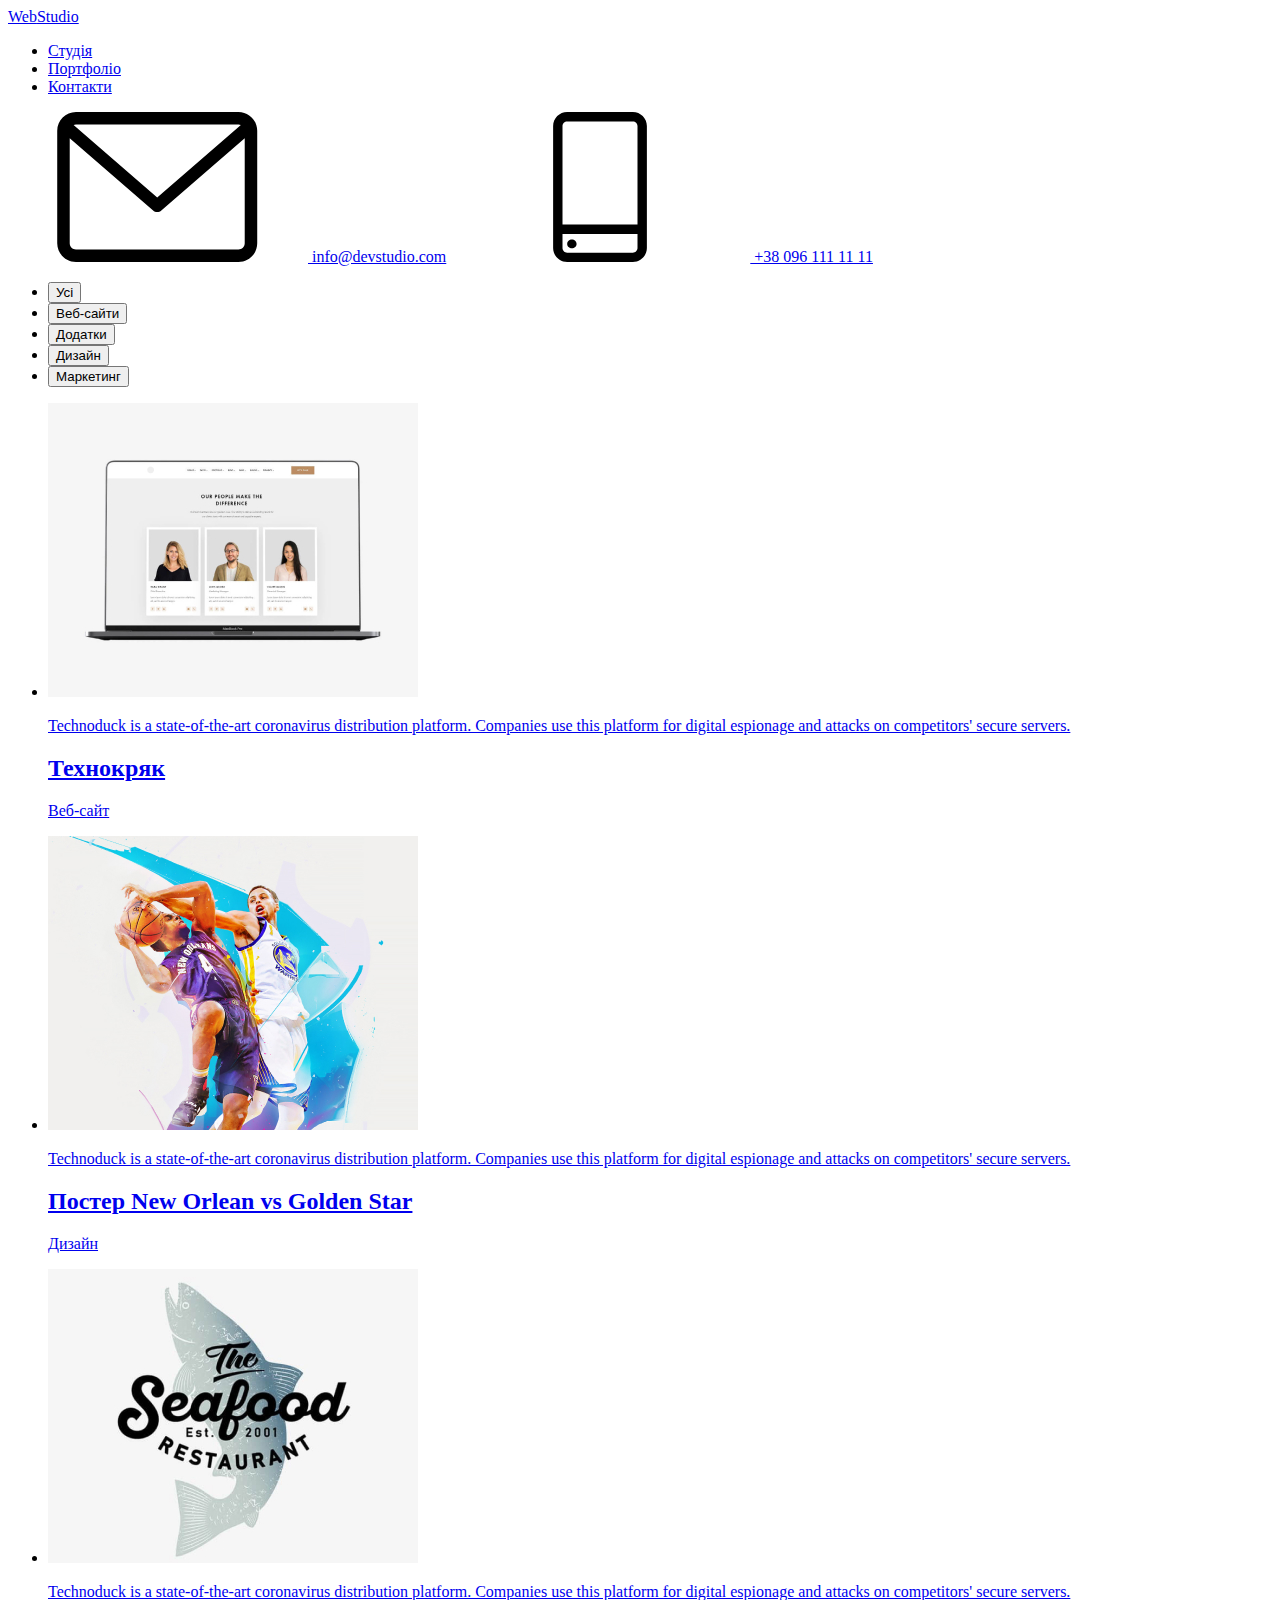
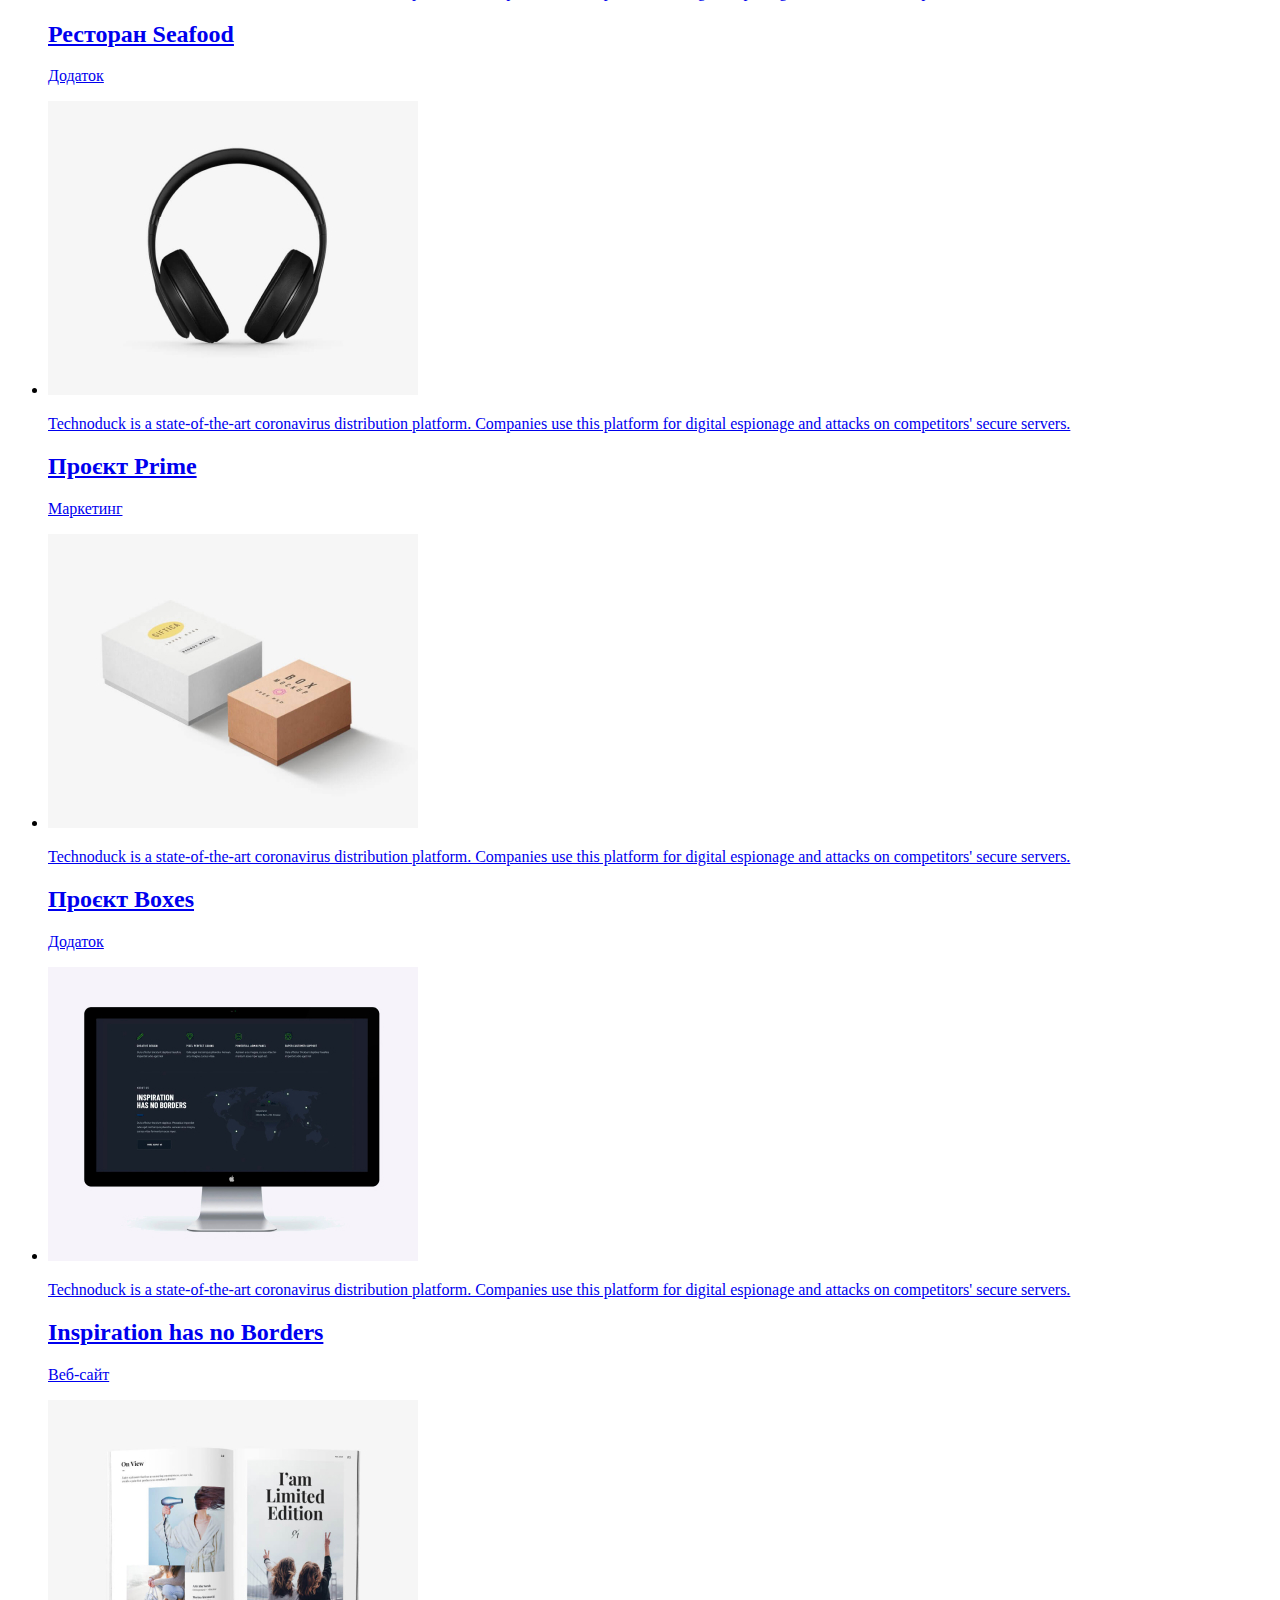
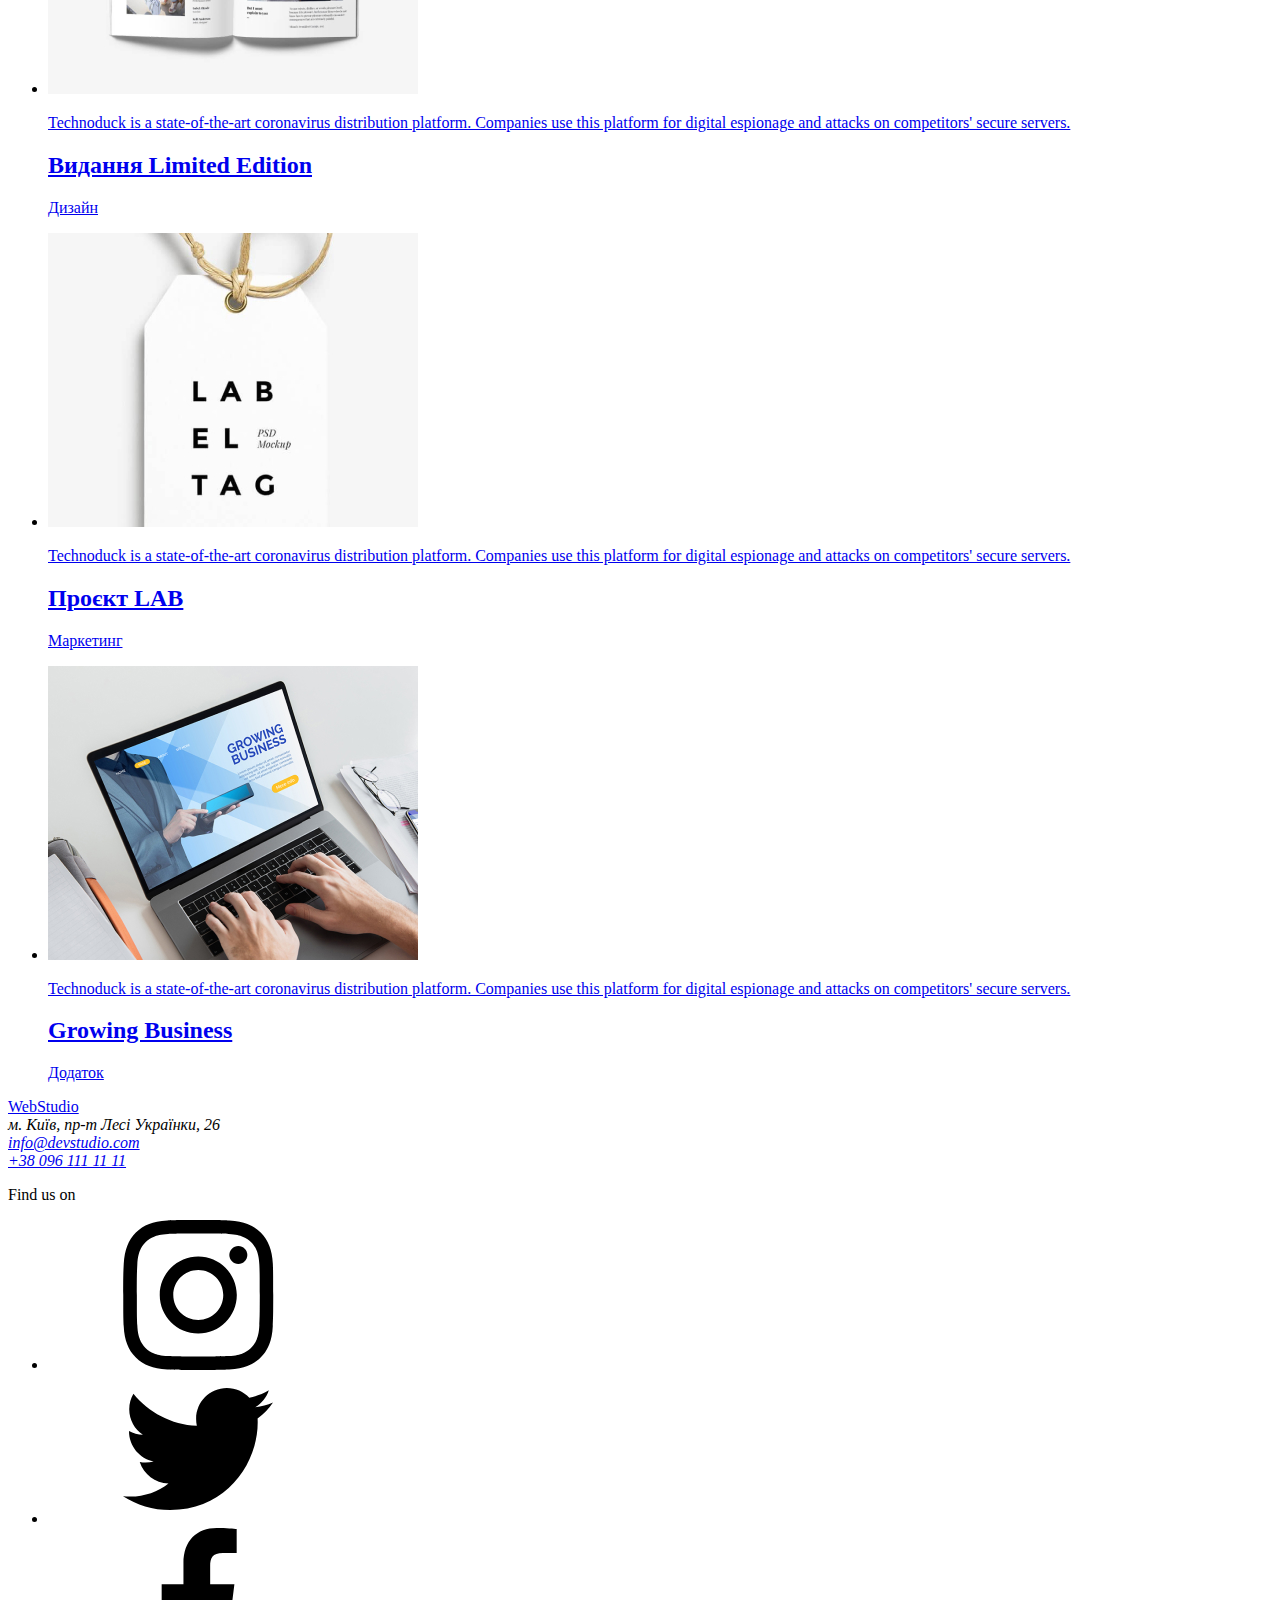
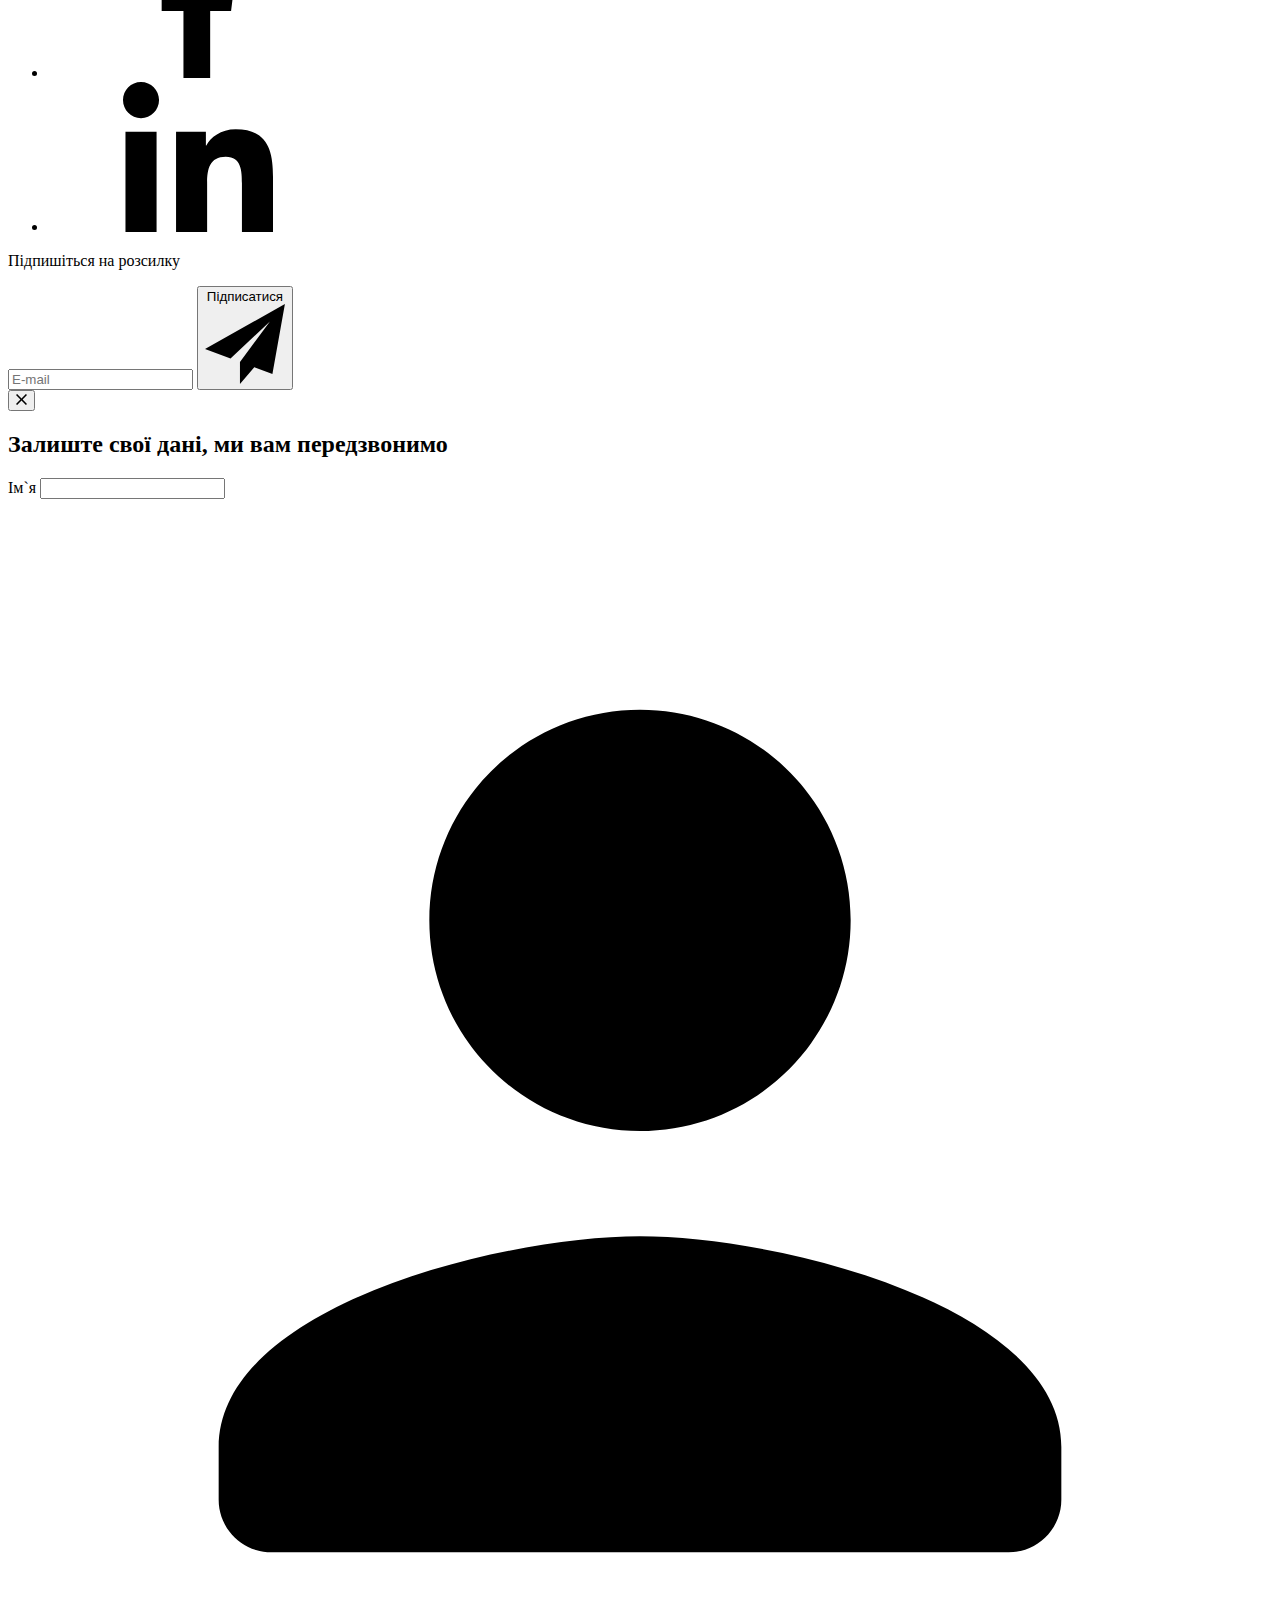
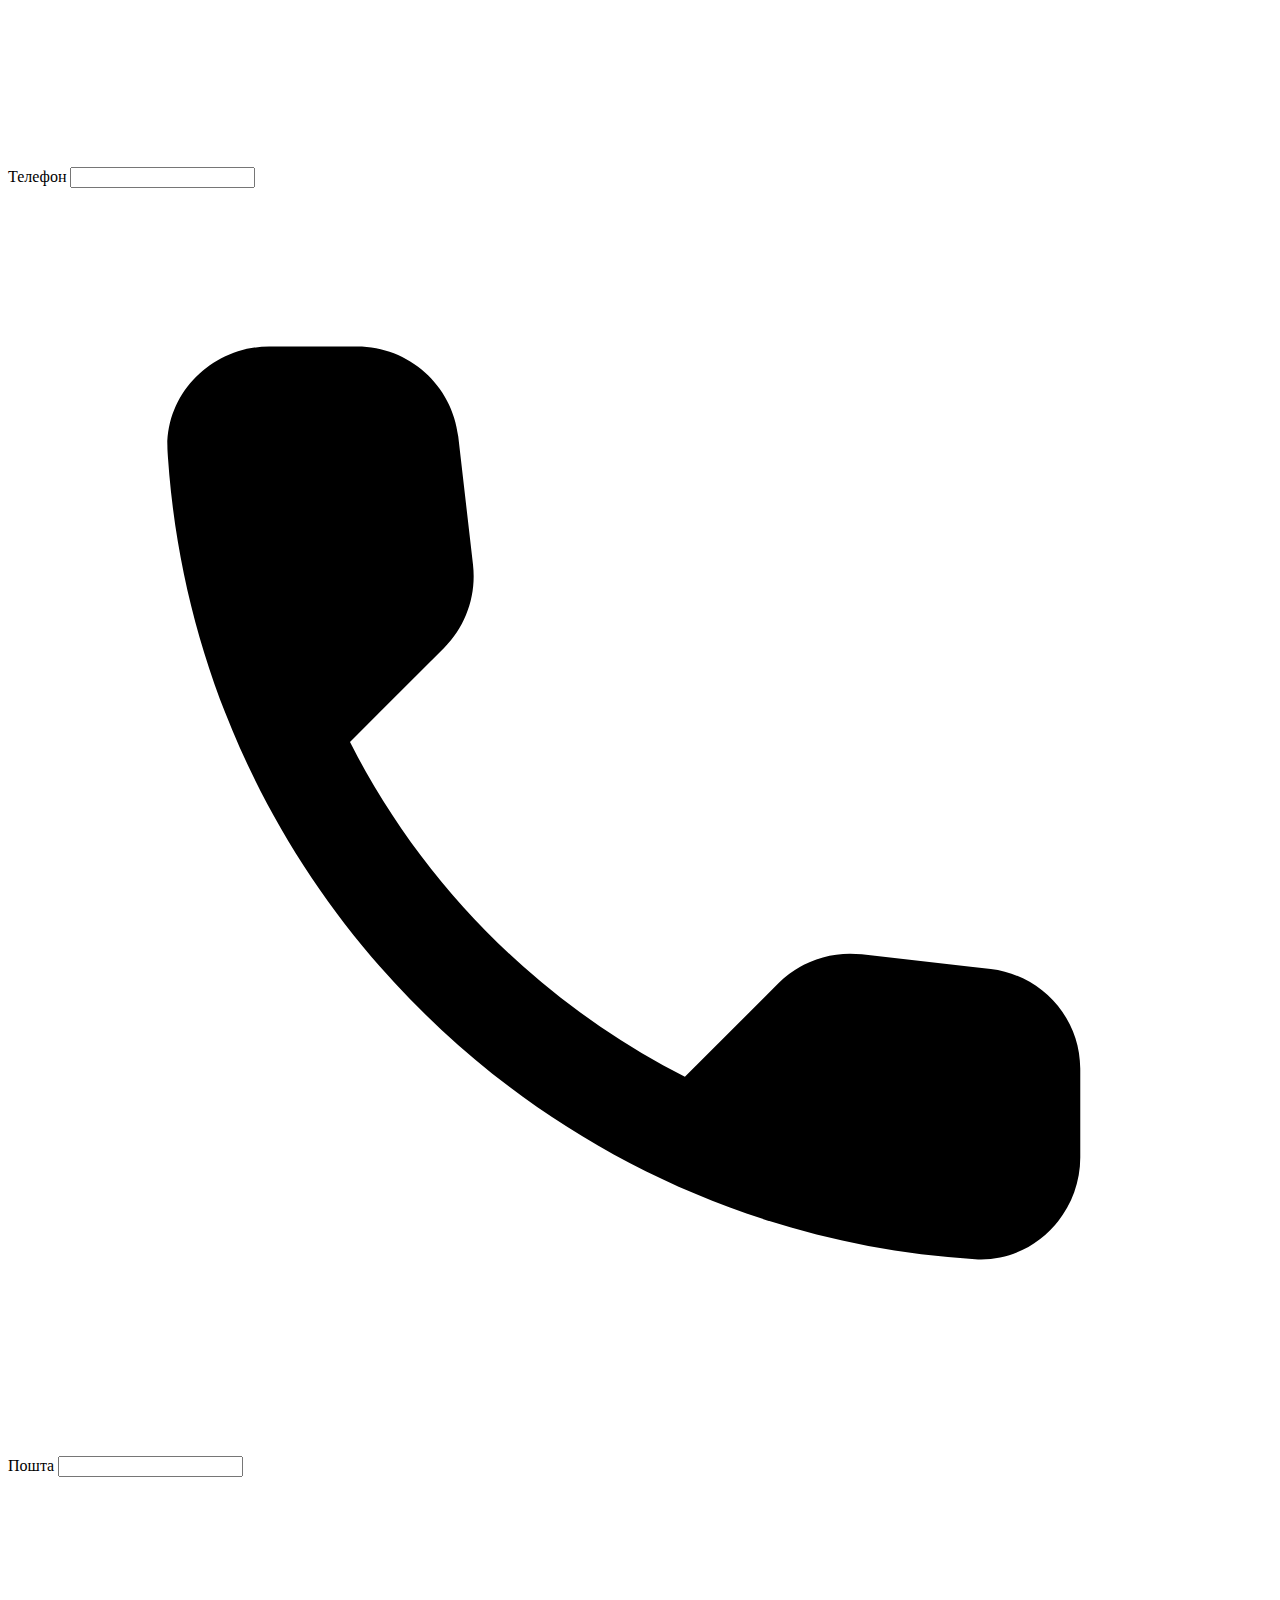
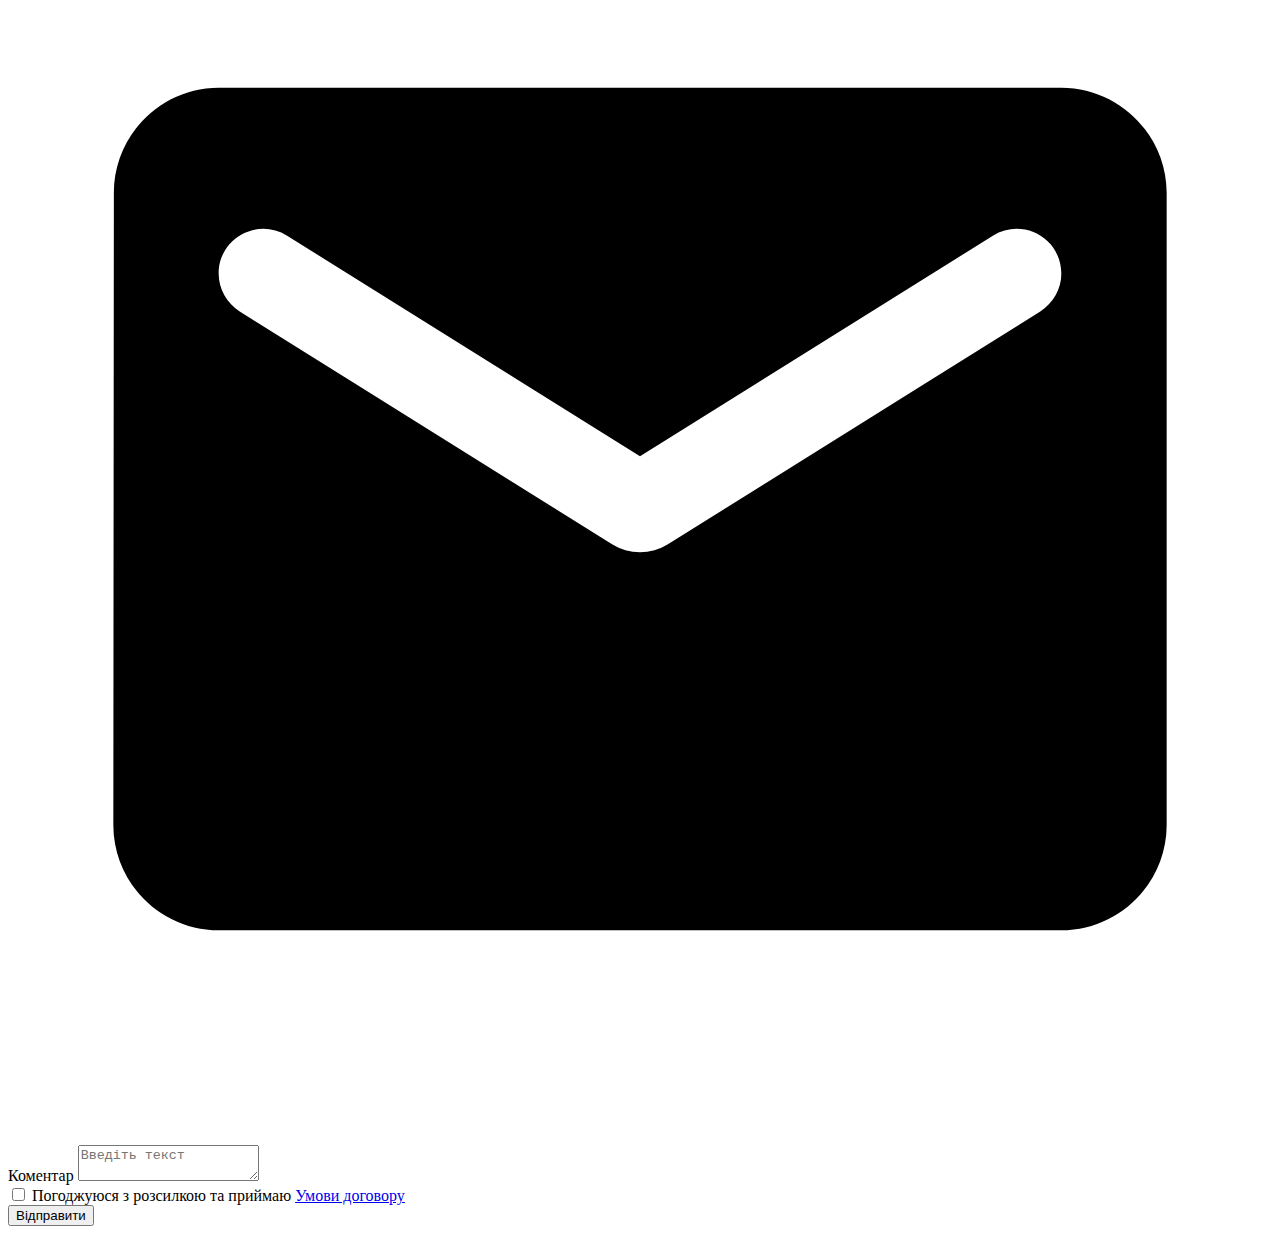
==== portfolio.html @ 4c1ae1be "mobile-first" ====
<!DOCTYPE html>
<html lang="en">

<head>
    <meta charset="UTF-8">
    <meta http-equiv="X-UA-Compatible" content="IE=edge">
    <meta name="viewport" content="width=device-width, initial-scale=1.0">
    <title>Portfolio</title>
    <link rel="preconnect" href="https://fonts.googleapis.com">
    <link rel="preconnect" href="https://fonts.gstatic.com" crossorigin>
    <link
        href="https://fonts.googleapis.com/css2?family=Raleway:wght@700&family=Roboto:wght@400;500;700;900&display=swap"
        rel="stylesheet">
    <link rel="stylesheet" href="./dist/css/main.min.css">
    <link rel="stylesheet" href="./dist/css/portfolio.min.css">

   

</head>

<body>
    <header>
        <div class="container header-design">
            <nav>
                <a href="index.html" class="logo"><span class="accent">Web</span>Studio</a>
                <ul class="nav-list">
                    <li><a href="./index.html" class="nav-link">Студія</a></li>
                    <li><a href="#" class="nav-link accent">Портфоліо</a></li>
                    <li><a href="#" class="nav-link">Контакти</a></li>
                </ul>
            </nav>
            <div class="contact-link">
                <a href="mailto:contact@forstudy.space" target="_blank" rel="nofollow noopener" class="mail">
                    <svg class="icon-envelope">
                        <use href="./images/symbol-defs.svg#icon-envelope"></use>
                    </svg>
                    info@devstudio.com</a>
                <a href="tel:+380961111111" target="_blank" rel="nofollow noopener" class="phone">
                    <svg class="icon-phone">
                        <use href="./images/symbol-defs.svg#icon-smartphone"></use>
                    </svg>
                    +38 096 111 11 11</a>
            </div>
        </div>
    </header>
    <main>
        <section class="filter container">
            <ul class="filter-list">
                <li><button class="btn btn-filter" type="button">Усі</button></li>
                <li><button class="btn btn-filter" type="button">Веб-сайти</button></li>
                <li><button class="btn btn-filter" type="button">Додатки</button></li>
                <li><button class="btn btn-filter" type="button">Дизайн</button></li>
                <li><button class="btn btn-filter" type="button">Маркетинг</button></li>
            </ul>
        </section>
        <section class="portfolio container">
            <ul class="portfolio-list">
                <li class="portfolio-card">
                    <a href="#" class="portfolio-link">
                        <div class="card-decoration">
                            <img src="./images/technokryak.jpg" alt="technokryak">
                            <p class="overlay">Technoduck is a state-of-the-art coronavirus distribution platform.
                                Companies use this
                                platform for digital espionage and attacks on competitors' secure servers.</p>
                        </div>

                        <div class="card-description">
                            <h2 class="portfolio-title">Технокряк</h2>
                            <p class="portfolio-text">Веб-сайт</p>
                        </div>
                    </a>
                </li>
                <li class="portfolio-card">
                    <a href="#" class="portfolio-link">
                        <div class="card-decoration">
                            <img src="./images/newOrleanvsGoldenStar.jpg" alt="newOrleanvsGoldenStar">
                            <p class="overlay">Technoduck is a state-of-the-art coronavirus distribution platform.
                                Companies use this
                                platform for digital espionage and attacks on competitors' secure servers.</p>
                        </div>

                        <div class="card-description">
                            <h2 class="portfolio-title">Постер New Orlean vs Golden Star</h2>
                            <p class="portfolio-text">Дизайн</p>
                        </div>
                    </a>
                </li>
                <li class="portfolio-card">
                    <a href="#" class="portfolio-link">
                        <div class="card-decoration">
                            <img src="./images/seafood.jpg" alt="seafood">
                            <p class="overlay">Technoduck is a state-of-the-art coronavirus distribution platform.
                                Companies use this
                                platform for digital espionage and attacks on competitors' secure servers.</p>
                        </div>

                        <div class="card-description">
                            <h2 class="portfolio-title">Ресторан Seafood</h2>
                            <p class="portfolio-text">Додаток</p>
                        </div>
                    </a>
                </li>
                <li class="portfolio-card">
                    <a href="#" class="portfolio-link">
                        <div class="card-decoration">
                            <img src="./images/projectPrime.jpg" alt="projectPrime">
                            <p class="overlay">Technoduck is a state-of-the-art coronavirus distribution platform.
                                Companies use this
                                platform for digital espionage and attacks on competitors' secure servers.</p>
                        </div>

                        <div class="card-description">
                            <h2 class="portfolio-title">Проєкт Prime</h2>
                            <p class="portfolio-text">Маркетинг</p>
                        </div>
                    </a>
                </li>
                <li class="portfolio-card">
                    <a href="#" class="portfolio-link">
                        <div class="card-decoration">
                            <img src="./images/projectBoxes.jpg" alt="projectBoxes">
                            <p class="overlay">Technoduck is a state-of-the-art coronavirus distribution platform.
                                Companies use this
                                platform for digital espionage and attacks on competitors' secure servers.</p>
                        </div>

                        <div class="card-description">
                            <h2 class="portfolio-title">Проєкт Boxes</h2>
                            <p class="portfolio-text">Додаток</p>
                        </div>
                    </a>
                </li>
                <li class="portfolio-card">
                    <a href="#" class="portfolio-link">
                        <div class="card-decoration">
                            <img src="./images/inspirationBorders.jpg" alt="inspirationBorders">
                            <p class="overlay">Technoduck is a state-of-the-art coronavirus distribution platform.
                                Companies use this
                                platform for digital espionage and attacks on competitors' secure servers.</p>
                        </div>

                        <div class="card-description">
                            <h2 class="portfolio-title">Inspiration has no Borders</h2>
                            <p class="portfolio-text">Веб-сайт</p>
                        </div>
                    </a>
                </li>

                <li class="portfolio-card">
                    <a href="#" class="portfolio-link">
                        <div class="card-decoration">
                            <img src="./images/limitedEdition.jpg" alt="limitedEdition">
                            <p class="overlay">Technoduck is a state-of-the-art coronavirus distribution platform.
                                Companies use this
                                platform for digital espionage and attacks on competitors' secure servers.</p>
                        </div>

                        <div class="card-description">
                            <h2 class="portfolio-title">Видання Limited Edition</h2>
                            <p class="portfolio-text">Дизайн</p>
                        </div>
                    </a>
                </li>

                <li class="portfolio-card">
                    <a href="#" class="portfolio-link">
                        <div class="card-decoration">
                            <img src="./images/projectLAB.jpg" alt="projectLAB">
                            <p class="overlay">Technoduck is a state-of-the-art coronavirus distribution platform.
                                Companies use this
                                platform for digital espionage and attacks on competitors' secure servers.</p>
                        </div>

                        <div class="card-description">
                            <h2 class="portfolio-title">Проєкт LAB</h2>
                            <p class="portfolio-text">Маркетинг</p>
                        </div>
                    </a>
                </li>
                <li class="portfolio-card">
                    <a href="#" class="portfolio-link">
                        <div class="card-decoration">
                            <img src="./images/growingBusiness.jpg" alt="growingBusiness">
                            <p class="overlay">Technoduck is a state-of-the-art coronavirus distribution platform.
                                Companies use this
                                platform for digital espionage and attacks on competitors' secure servers.</p>
                        </div>

                        <div class="card-description">
                            <h2 class="portfolio-title"> Growing Business</h2>
                            <p class="portfolio-text">Додаток</p>
                        </div>
                    </a>
                </li>
            </ul>
        </section>
    </main>

    <footer class="footer">
        <div class="container decoration-footer">
            <div class="adres">
                <a href="index.html" class="logo white-logo"><span class="accent">Web</span>Studio</a>
                <address class="address">м. Київ, пр-т Лесі Українки, 26 <br>
                    <a href="mailto:contact@forstudy.space" target="_blank" rel="nofollow noopener"
                        class="footer-link">info@devstudio.com</a><br>
                    <a href="tel:+380961111111" target="_blank" rel="nofollow noopener" class="footer-link">+38 096 111
                        11 11</a>
                </address>
            </div>
            <div class="social-media">
                <p class="footer-text">Find us on</p>
                <ul class="footer-social-media-list">
                    <li>
                        <a href="#" class="footer-social-link"> <svg class="footer-icon">
                                <use href="./images/symbol-defs.svg#icon-insta"></use>
                            </svg></a>

                    </li>
                    <li> <a href="#" class="footer-social-link"> <svg class="footer-icon">
                                <use href="./images/symbol-defs.svg#icon-twitter"></use>
                            </svg></a>

                    </li>
                    <li> <a href="#" class="footer-social-link"> <svg class="footer-icon">
                                <use href="./images/symbol-defs.svg#icon-facebook"></use>
                            </svg></a>

                    </li>
                    <li> <a href="#" class="footer-social-link"><svg class="footer-icon">
                                <use href="./images/symbol-defs.svg#icon-linkedin"></use>
                            </svg></a>

                    </li>
                </ul>
            </div>
            <div class="mailing">
                <p class="footer-text">Підпишіться на розсилку</p>
                <form class="footer-form">
                    <input type="email" placeholder="E-mail" class="footer-email">
                    <button class="btn footer-btn">
                        Підписатися
                        <svg class="icon-tg" xmlns="http://www.w3.org/2000/svg" viewBox="0 0 24 24">
                            <path d="M24 0L0 13.5L7.66994 16.3407L19.5 5.25002L10.5017 17.3896L10.509 
                                17.3923L10.5 17.3896V24.0001L14.8013 18.982L20.2501 21.0001L24 0Z" />
                        </svg>

                    </button>
                </form>
            </div>
        </div>
    </footer>
    <div class="backdrop is-hidden" data-modal>
        <div class="modal">
            <button class="btn-close" data-modal-close>
                <svg width="11" height="11" viewBox="0 0 11 11" xmlns="http://www.w3.org/2000/svg">
                    <path
                        d="M11 1.10786L9.89214 0L5.5 4.39214L1.10786 0L0 1.10786L4.39214 5.5L0 9.89214L1.10786 11L5.5 6.60786L9.89214 11L11 9.89214L6.60786 5.5L11 1.10786Z" />
                </svg>
            </button>
            <h2 class="title">Залиште свої дані, ми вам передзвонимо</h2>
            <form>
                <div class="field-form">
                    <label class="label-form">
                        <span class="text-form">Ім`я</span>
                        <input type="text" class="input-form">
                        <span class="icon-form">
                            <svg viewBox="0 0 18 18" xmlns="http://www.w3.org/2000/svg">
                                <g clip-path="url(#clip0_3_6998)">
                                    <path
                                        d="M9 9C10.6575 9 12 7.6575 12 6C12 4.3425 10.6575 3 9 3C7.3425 3 6 4.3425 6 6C6 7.6575 7.3425 9 9 9ZM9 10.5C6.9975 10.5 3 11.505 3 13.5V14.25C3 14.6625 3.3375 15 3.75 15H14.25C14.6625 15 15 14.6625 15 14.25V13.5C15 11.505 11.0025 10.5 9 10.5Z" />
                                </g>
                            </svg>
                        </span>
                    </label>
                </div>
                <div class="field-form">
                    <label class="label-form">
                        <span class="text-form">Телефон</span>
                        <input type="text" class="input-form">
                        <span class="icon-form">
                            <svg viewBox="0 0 18 18" xmlns="http://www.w3.org/2000/svg">
                                <g clip-path="url(#clip0_3_7004)">
                                    <path
                                        d="M13.996 11.1226L12.1579 10.9127C11.7164 10.862 11.2822 11.014 10.971 11.3252L9.63945 12.6568C7.59144 11.6147 5.91251 9.94296 4.87041 7.8877L6.20922 6.54888C6.5204 6.2377 6.67237 5.80349 6.62171 5.36205L6.41185 3.53836C6.325 2.80745 5.70988 2.25745 4.97173 2.25745H3.71976C2.902 2.25745 2.22175 2.93771 2.2724 3.75547C2.65595 9.93572 7.59868 14.8712 13.7717 15.2548C14.5894 15.3054 15.2697 14.6252 15.2697 13.8074V12.5555C15.2769 11.8245 14.7269 11.2094 13.996 11.1226Z" />
                                </g>
                            </svg>
                        </span>
                    </label>
                </div>
                <div class="field-form">
                    <label class="label-form">
                        <span class="text-form">Пошта</span>
                        <input type="text" class="input-form">
                        <span class="icon-form">
                            <svg viewBox="0 0 18 18" xmlns="http://www.w3.org/2000/svg">
                                <g clip-path="url(#clip0_3_7010)">
                                    <path
                                        d="M15 3H3C2.175 3 1.5075 3.675 1.5075 4.5L1.5 13.5C1.5 14.325 2.175 15 3 15H15C15.825 15 16.5 14.325 16.5 13.5V4.5C16.5 3.675 15.825 3 15 3ZM14.7 6.1875L9.3975 9.5025C9.1575 9.6525 8.8425 9.6525 8.6025 9.5025L3.3 6.1875C3.1125 6.0675 3 5.865 3 5.6475C3 5.145 3.5475 4.845 3.975 5.1075L9 8.25L14.025 5.1075C14.4525 4.845 15 5.145 15 5.6475C15 5.865 14.8875 6.0675 14.7 6.1875Z" />
                                </g>
                            </svg>

                        </span>
                    </label>
                </div>
                <div class="field-form textarea">
                    <label class="label-form">
                        <span class="text-form">Коментар</span>
                        <textarea placeholder="Введіть текст" class="textarea-form"></textarea>
                    </label>
                </div>
                <div class="field-form ">
                    <label class="label-form checkbox">
                        <input type="checkbox" value="confirm" class="checkbox">
                        <span class="check">
                        </span>
                        <span class="text-form checkbox">Погоджуюся з розсилкою та приймаю <a href="#"
                                class="contract-terms">Умови
                                договору</a> </span>
                    </label>
                </div>
                <div class="field-form submit-button">
                    <button type="submit" class="btn btn-form">Відправити</button>
                </div>
            </form>
        </div>
    </div>
    <script src="./js/modal.js"></script>
</body>

</html>
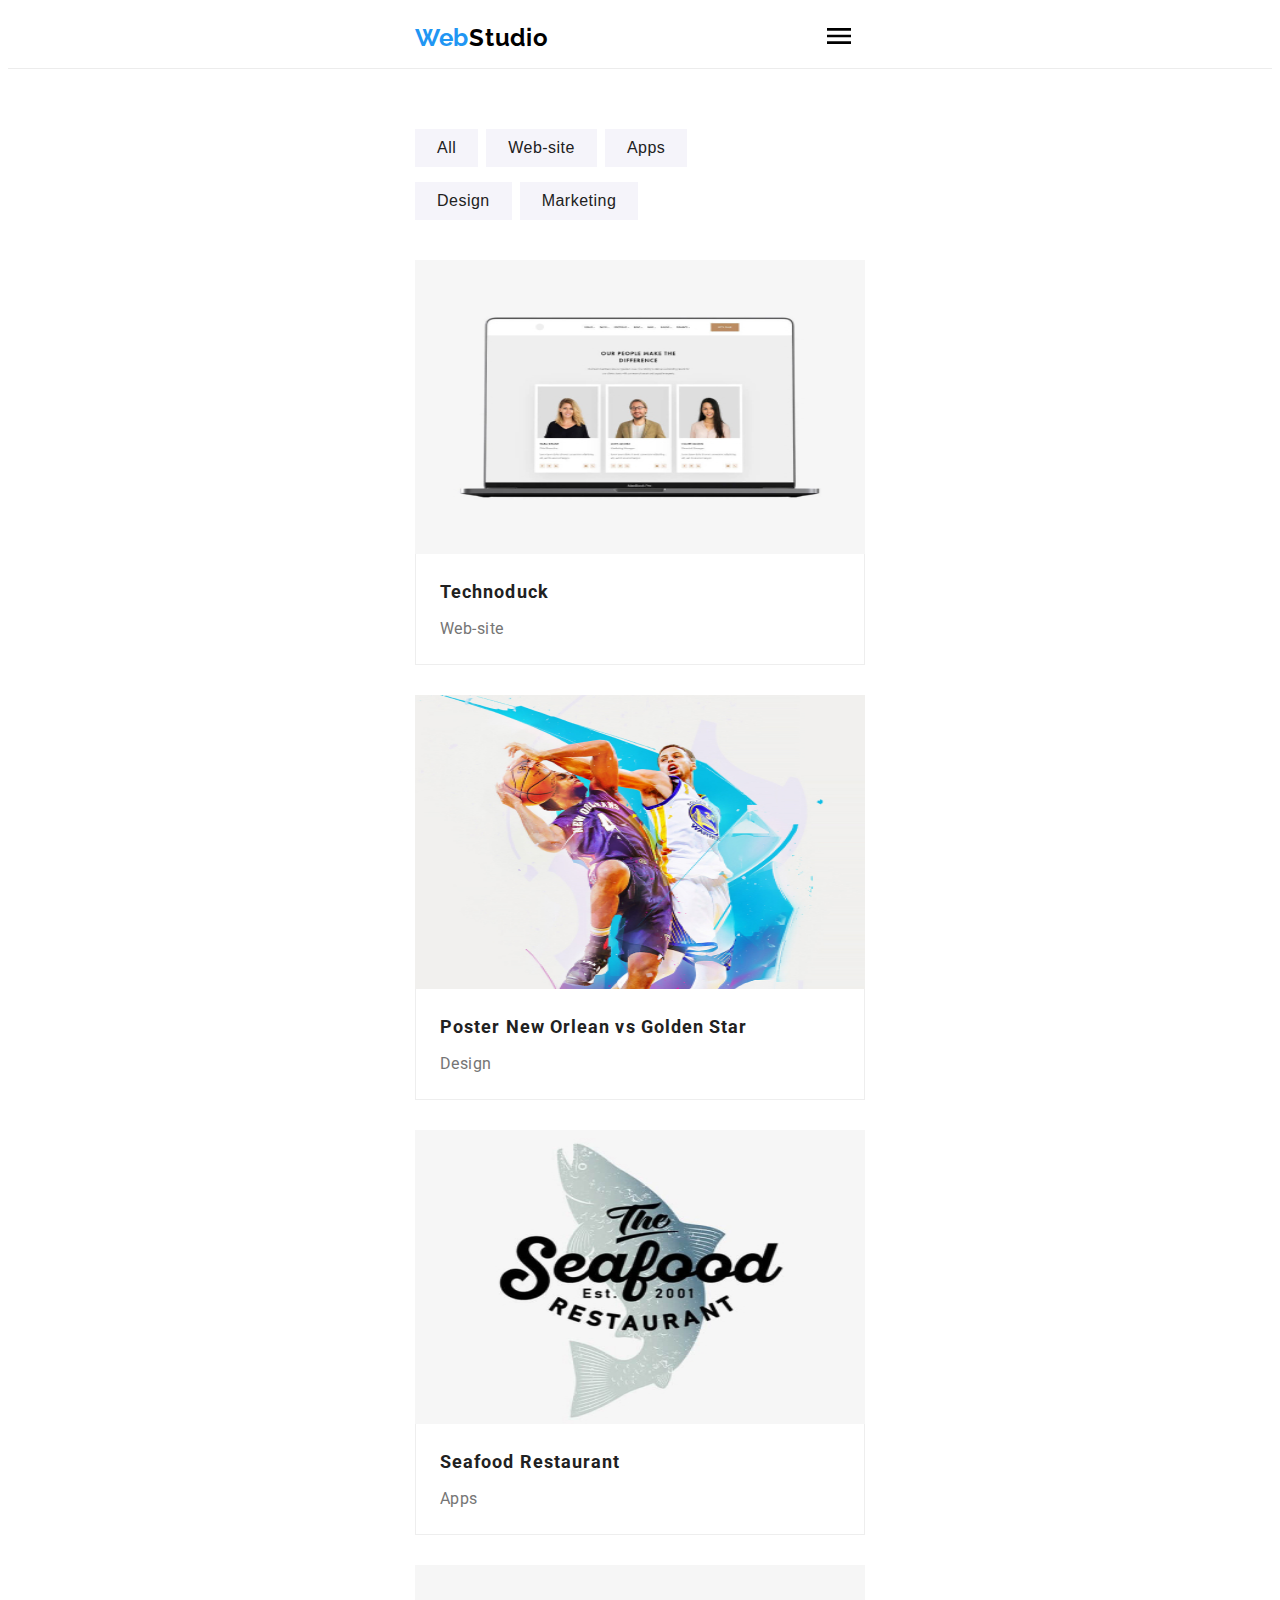
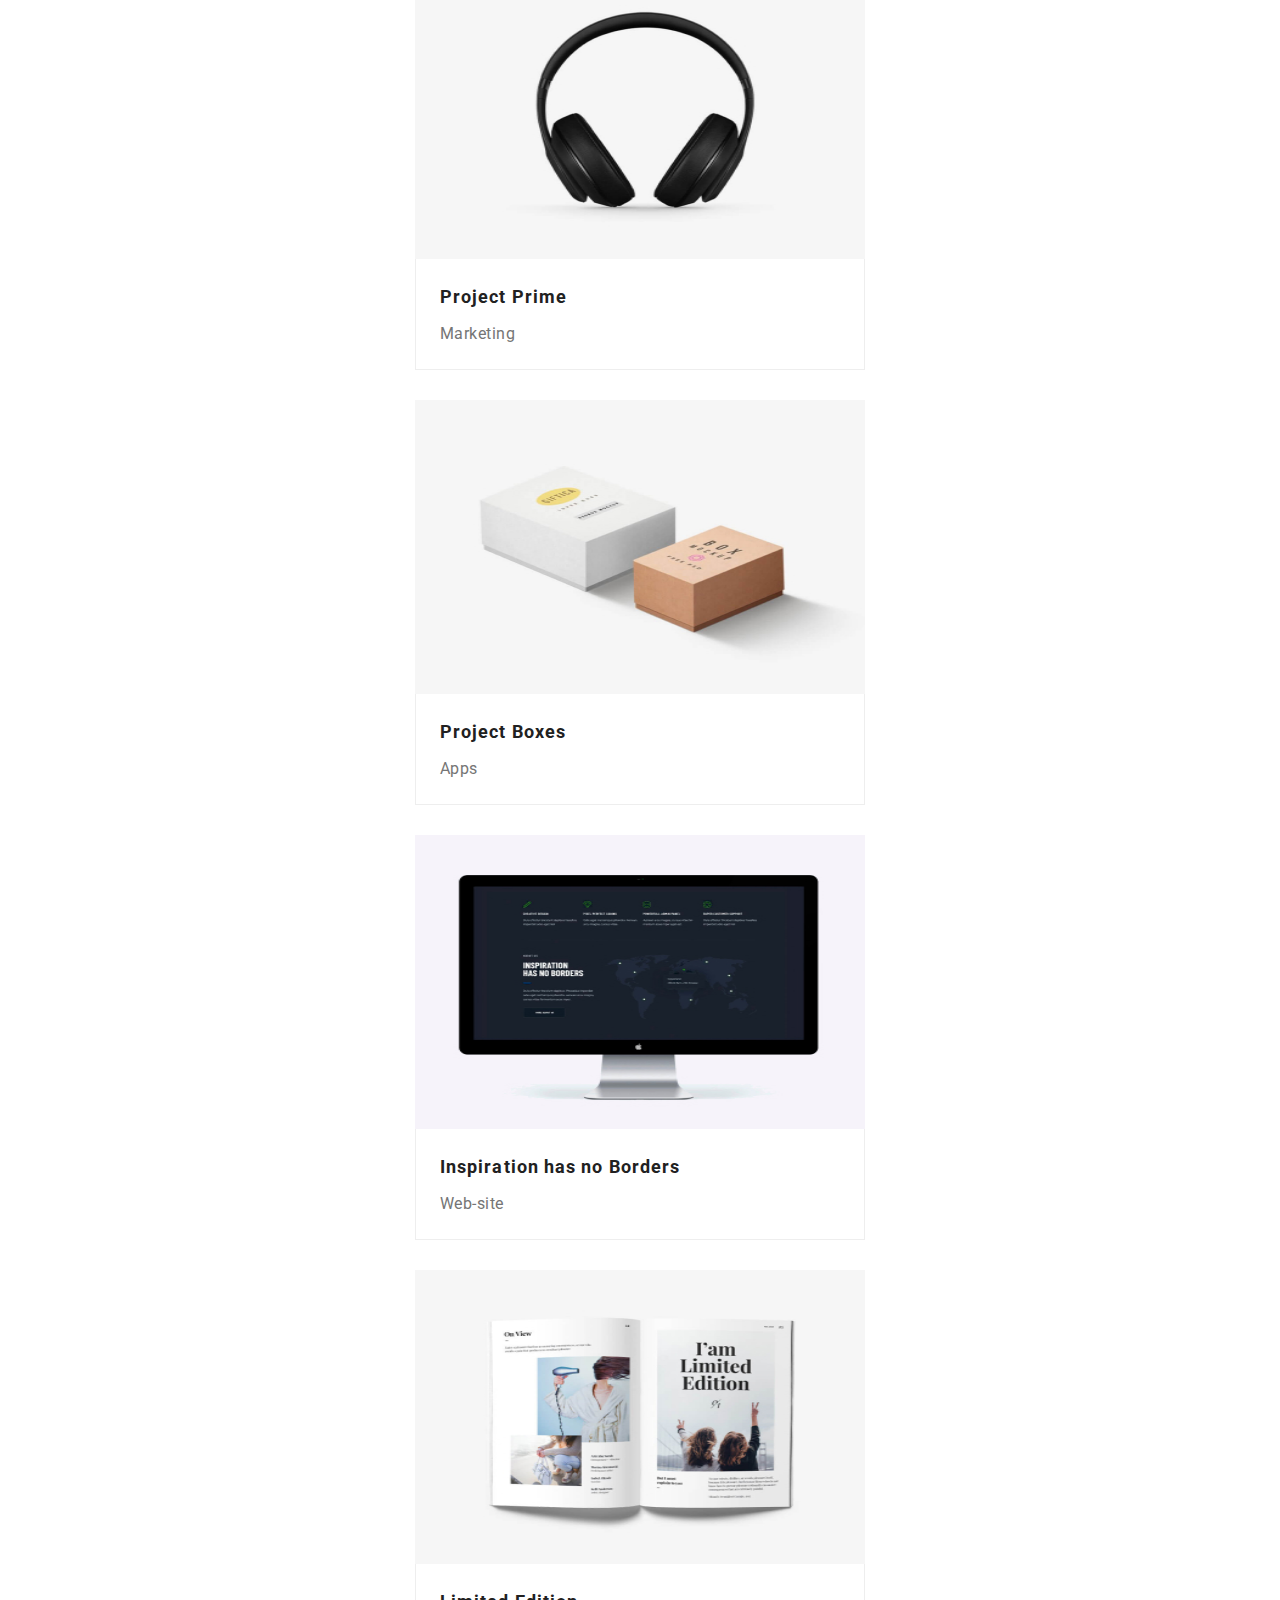
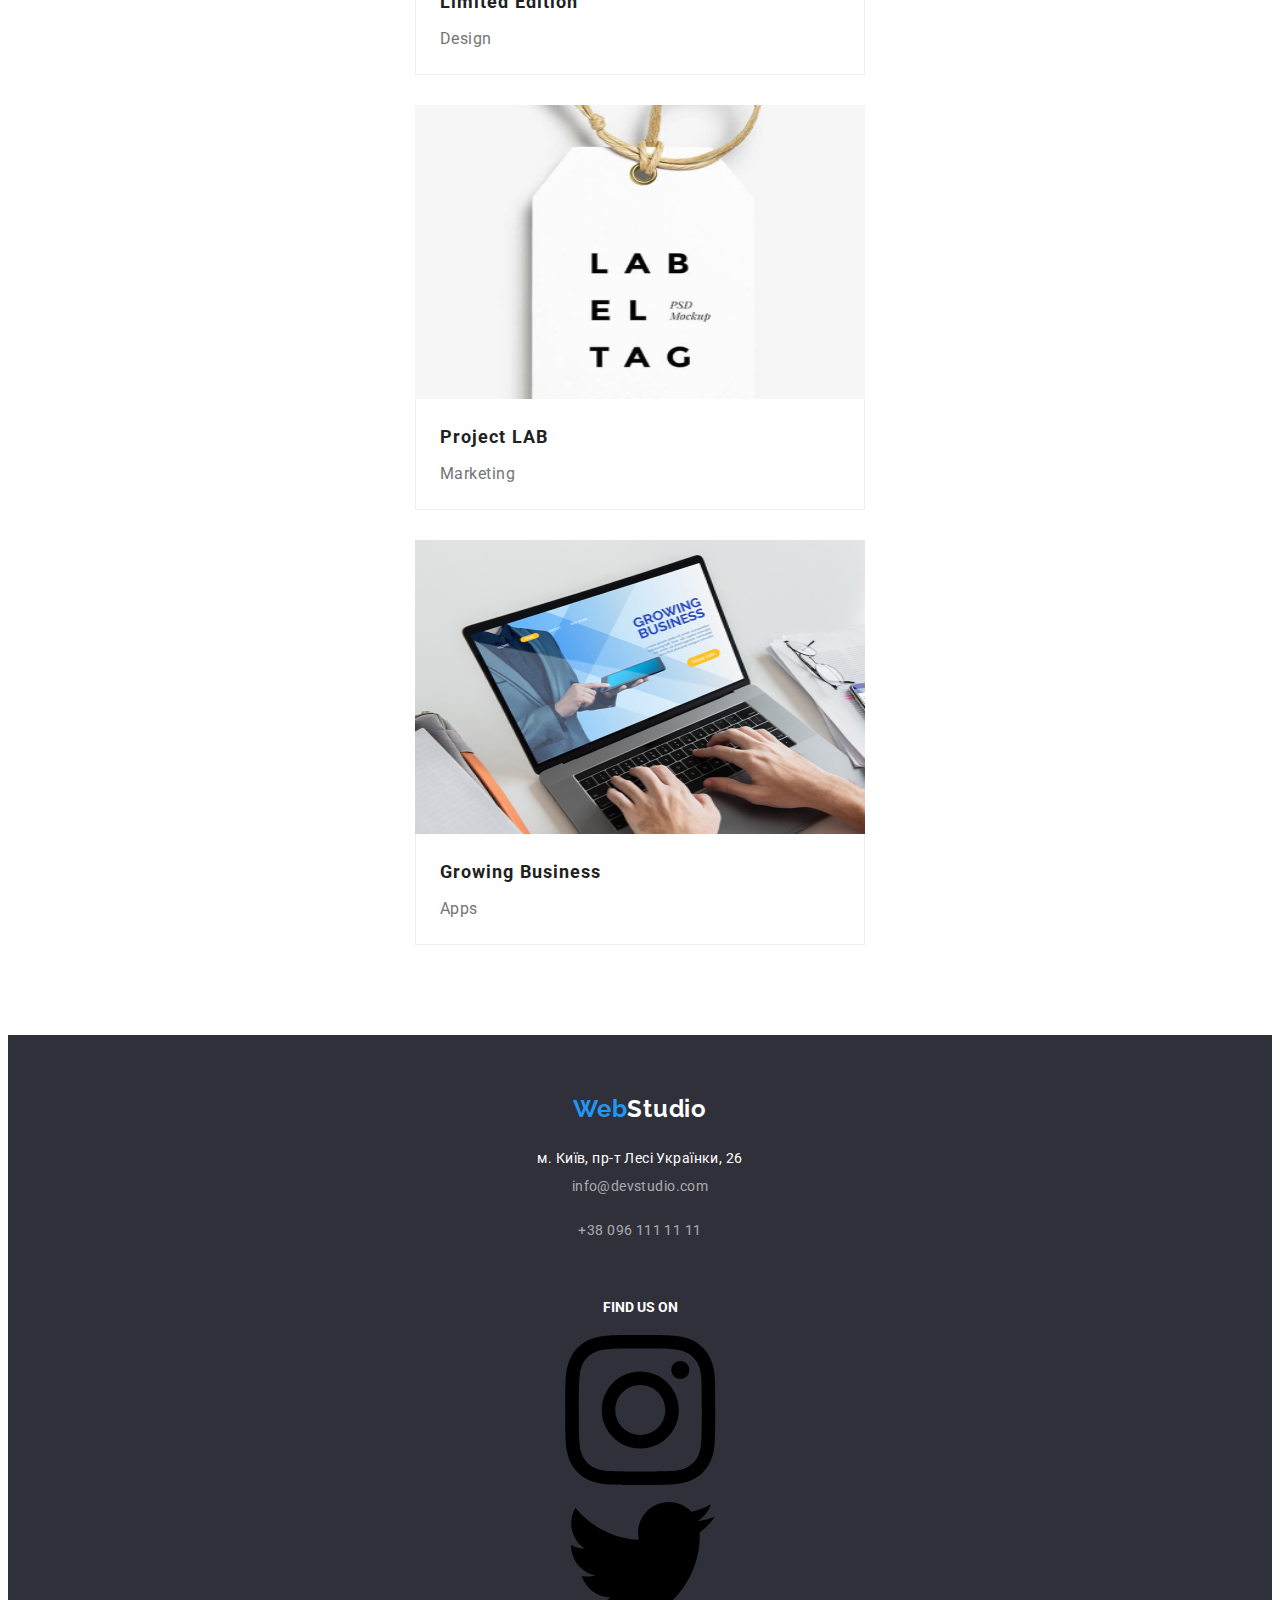
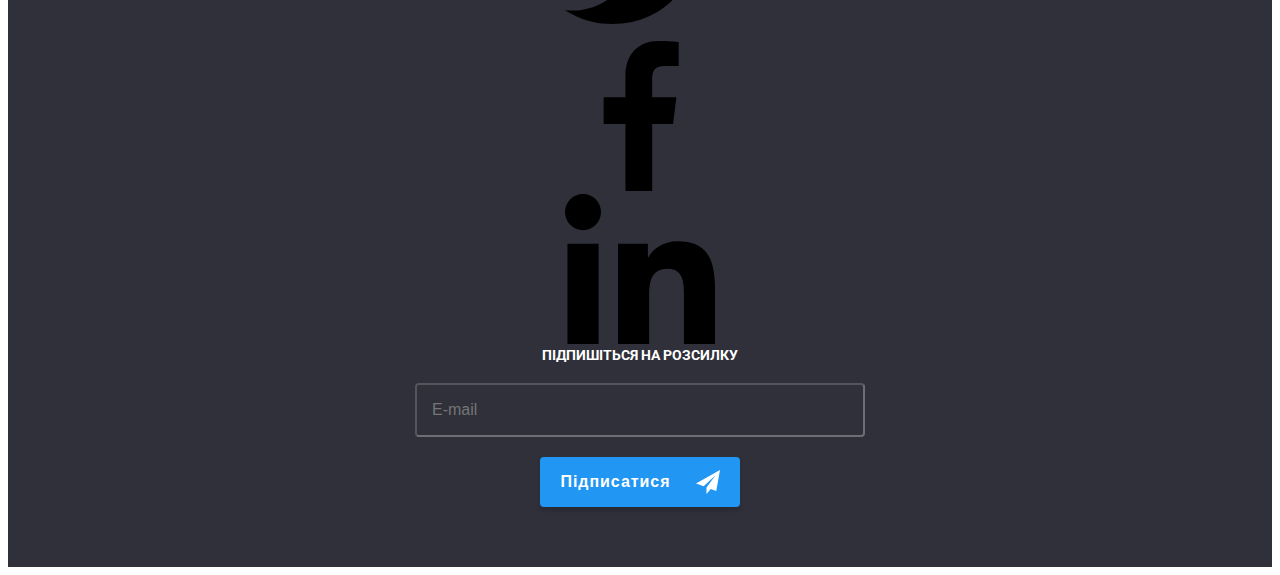
==== commit c4b39abe: "portfolio" ====
--- a/portfolio.html
+++ b/portfolio.html
@@ -11,46 +11,71 @@
     <link
         href="https://fonts.googleapis.com/css2?family=Raleway:wght@700&family=Roboto:wght@400;500;700;900&display=swap"
         rel="stylesheet">
-    <link rel="stylesheet" href="./dist/css/main.min.css">
-    <link rel="stylesheet" href="./dist/css/portfolio.min.css">
-
-   
+    <link rel="stylesheet" href="https://cdnjs.cloudflare.com/ajax/libs/modern-normalize/1.1.0/modern-normalize.min.css"
+        integrity="sha512-wpPYUAdjBVSE4KJnH1VR1HeZfpl1ub8YT/NKx4PuQ5NmX2tKuGu6U/JRp5y+Y8XG2tV+wKQpNHVUX03MfMFn9Q=="
+        crossorigin="anonymous" referrerpolicy="no-referrer" />
+
+    <link rel="stylesheet" href="./css/main.min.css">
+    <link rel="stylesheet" href="./css/portfolio.min.css">
+
+
 
 </head>
 
 <body>
-    <header>
-        <div class="container header-design">
-            <nav>
-                <a href="index.html" class="logo"><span class="accent">Web</span>Studio</a>
-                <ul class="nav-list">
-                    <li><a href="./index.html" class="nav-link">Студія</a></li>
-                    <li><a href="#" class="nav-link accent">Портфоліо</a></li>
-                    <li><a href="#" class="nav-link">Контакти</a></li>
-                </ul>
-            </nav>
-            <div class="contact-link">
-                <a href="mailto:contact@forstudy.space" target="_blank" rel="nofollow noopener" class="mail">
-                    <svg class="icon-envelope">
-                        <use href="./images/symbol-defs.svg#icon-envelope"></use>
+    <header class="header">
+        <div class="container">
+            <div class="mob-menu">
+                <a href="index.html" class="logo" data-logo-hidden><span class="accent">Web</span>Studio</a>
+                <button type="button" class="btn-burger" data-menu-button>
+                    <svg width="40px" height="40" aria-label="switch mobile menu">
+                        <use class="open-burger" href="./images/svg/symbol-defs-mobile.svg#icon-menu">
+                        </use>
+                        <use class="close-burger" href="./images/svg/symbol-defs-mobile.svg#icon-close">
+                        </use>
                     </svg>
-                    info@devstudio.com</a>
-                <a href="tel:+380961111111" target="_blank" rel="nofollow noopener" class="phone">
-                    <svg class="icon-phone">
-                        <use href="./images/symbol-defs.svg#icon-smartphone"></use>
-                    </svg>
-                    +38 096 111 11 11</a>
+                </button>
+            </div>
+            <div class="menu-container" data-menu>
+                <nav>
+                    <ul class="nav-list">
+                        <li class="item"><a href="./index.html" class="nav-link">Studio</a></li>
+                        <li class="item"><a href="#" class="nav-link">Portfolio</a></li>
+                        <li class="item"><a href="#" class="nav-link">Contacts</a></li>
+                    </ul>
+                </nav>
+                <div class="contact-link">
+                    <a href="mailto:contact@forstudy.space" target="_blank" rel="nofollow noopener" class="mail">
+                        <svg class="icon-envelope">
+                            <use href="./images/symbol-defs.svg#icon-envelope"></use>
+                        </svg>
+                        info@devstudio.com</a>
+                    <a href="tel:+380961111111" target="_blank" rel="nofollow noopener" class="phone">
+                        <svg class="icon-phone">
+                            <use href="./images/symbol-defs.svg#icon-smartphone"></use>
+                        </svg>
+                        +1 212-772-4150</a>
+                </div>
+
+                <div class="link-mobile">
+                    <ul class="social-link-list is-hidden">
+                        <li class="item"><a href="#">Instagram</a> </li>
+                        <li class="item"><a href="#">Twitter</a> </li>
+                        <li class="item"><a href="#">Facebook</a> </li>
+                        <li class="item"><a href="#">LinkedIn</a> </li>
+                    </ul>
+                </div>
             </div>
         </div>
     </header>
     <main>
         <section class="filter container">
             <ul class="filter-list">
-                <li><button class="btn btn-filter" type="button">Усі</button></li>
-                <li><button class="btn btn-filter" type="button">Веб-сайти</button></li>
-                <li><button class="btn btn-filter" type="button">Додатки</button></li>
-                <li><button class="btn btn-filter" type="button">Дизайн</button></li>
-                <li><button class="btn btn-filter" type="button">Маркетинг</button></li>
+                <li class="item"><button class="btn-filter" type="button">All</button></li>
+                <li class="item"><button class="btn-filter" type="button">Web-site</button></li>
+                <li class="item"><button class="btn-filter" type="button">Apps</button></li>
+                <li class="item"><button class="btn-filter" type="button">Design</button></li>
+                <li class="item"><button class="btn-filter" type="button">Marketing</button></li>
             </ul>
         </section>
         <section class="portfolio container">
@@ -58,82 +83,82 @@
                 <li class="portfolio-card">
                     <a href="#" class="portfolio-link">
                         <div class="card-decoration">
-                            <img src="./images/technokryak.jpg" alt="technokryak">
-                            <p class="overlay">Technoduck is a state-of-the-art coronavirus distribution platform.
-                                Companies use this
-                                platform for digital espionage and attacks on competitors' secure servers.</p>
-                        </div>
-
-                        <div class="card-description">
-                            <h2 class="portfolio-title">Технокряк</h2>
-                            <p class="portfolio-text">Веб-сайт</p>
-                        </div>
-                    </a>
-                </li>
-                <li class="portfolio-card">
-                    <a href="#" class="portfolio-link">
-                        <div class="card-decoration">
-                            <img src="./images/newOrleanvsGoldenStar.jpg" alt="newOrleanvsGoldenStar">
-                            <p class="overlay">Technoduck is a state-of-the-art coronavirus distribution platform.
-                                Companies use this
-                                platform for digital espionage and attacks on competitors' secure servers.</p>
-                        </div>
-
-                        <div class="card-description">
-                            <h2 class="portfolio-title">Постер New Orlean vs Golden Star</h2>
-                            <p class="portfolio-text">Дизайн</p>
-                        </div>
-                    </a>
-                </li>
-                <li class="portfolio-card">
-                    <a href="#" class="portfolio-link">
-                        <div class="card-decoration">
-                            <img src="./images/seafood.jpg" alt="seafood">
-                            <p class="overlay">Technoduck is a state-of-the-art coronavirus distribution platform.
-                                Companies use this
-                                platform for digital espionage and attacks on competitors' secure servers.</p>
-                        </div>
-
-                        <div class="card-description">
-                            <h2 class="portfolio-title">Ресторан Seafood</h2>
-                            <p class="portfolio-text">Додаток</p>
-                        </div>
-                    </a>
-                </li>
-                <li class="portfolio-card">
-                    <a href="#" class="portfolio-link">
-                        <div class="card-decoration">
-                            <img src="./images/projectPrime.jpg" alt="projectPrime">
-                            <p class="overlay">Technoduck is a state-of-the-art coronavirus distribution platform.
-                                Companies use this
-                                platform for digital espionage and attacks on competitors' secure servers.</p>
-                        </div>
-
-                        <div class="card-description">
-                            <h2 class="portfolio-title">Проєкт Prime</h2>
-                            <p class="portfolio-text">Маркетинг</p>
-                        </div>
-                    </a>
-                </li>
-                <li class="portfolio-card">
-                    <a href="#" class="portfolio-link">
-                        <div class="card-decoration">
-                            <img src="./images/projectBoxes.jpg" alt="projectBoxes">
-                            <p class="overlay">Technoduck is a state-of-the-art coronavirus distribution platform.
-                                Companies use this
-                                platform for digital espionage and attacks on competitors' secure servers.</p>
-                        </div>
-
-                        <div class="card-description">
-                            <h2 class="portfolio-title">Проєкт Boxes</h2>
-                            <p class="portfolio-text">Додаток</p>
-                        </div>
-                    </a>
-                </li>
-                <li class="portfolio-card">
-                    <a href="#" class="portfolio-link">
-                        <div class="card-decoration">
-                            <img src="./images/inspirationBorders.jpg" alt="inspirationBorders">
+                            <img src="../images/technokryak.jpg" alt="technokryak">
+                            <p class="overlay">Technoduck is a state-of-the-art coronavirus distribution platform.
+                                Companies use this
+                                platform for digital espionage and attacks on competitors' secure servers.</p>
+                        </div>
+
+                        <div class="card-description">
+                            <h2 class="portfolio-title">Technoduck</h2>
+                            <p class="portfolio-text">Web-site</p>
+                        </div>
+                    </a>
+                </li>
+                <li class="portfolio-card">
+                    <a href="#" class="portfolio-link">
+                        <div class="card-decoration">
+                            <img src="../images/newOrleanvsGoldenStar.jpg" alt="newOrleanvsGoldenStar">
+                            <p class="overlay">Technoduck is a state-of-the-art coronavirus distribution platform.
+                                Companies use this
+                                platform for digital espionage and attacks on competitors' secure servers.</p>
+                        </div>
+
+                        <div class="card-description">
+                            <h2 class="portfolio-title">Poster New Orlean vs Golden Star</h2>
+                            <p class="portfolio-text">Design</p>
+                        </div>
+                    </a>
+                </li>
+                <li class="portfolio-card">
+                    <a href="#" class="portfolio-link">
+                        <div class="card-decoration">
+                            <img src="../images/seafood.jpg" alt="seafood">
+                            <p class="overlay">Technoduck is a state-of-the-art coronavirus distribution platform.
+                                Companies use this
+                                platform for digital espionage and attacks on competitors' secure servers.</p>
+                        </div>
+
+                        <div class="card-description">
+                            <h2 class="portfolio-title">Seafood Restaurant</h2>
+                            <p class="portfolio-text">Apps</p>
+                        </div>
+                    </a>
+                </li>
+                <li class="portfolio-card">
+                    <a href="#" class="portfolio-link">
+                        <div class="card-decoration">
+                            <img src="../images/projectPrime.jpg" alt="projectPrime">
+                            <p class="overlay">Technoduck is a state-of-the-art coronavirus distribution platform.
+                                Companies use this
+                                platform for digital espionage and attacks on competitors' secure servers.</p>
+                        </div>
+
+                        <div class="card-description">
+                            <h2 class="portfolio-title">Project Prime</h2>
+                            <p class="portfolio-text">Marketing</p>
+                        </div>
+                    </a>
+                </li>
+                <li class="portfolio-card">
+                    <a href="#" class="portfolio-link">
+                        <div class="card-decoration">
+                            <img src="../images/projectBoxes.jpg" alt="projectBoxes">
+                            <p class="overlay">Technoduck is a state-of-the-art coronavirus distribution platform.
+                                Companies use this
+                                platform for digital espionage and attacks on competitors' secure servers.</p>
+                        </div>
+
+                        <div class="card-description">
+                            <h2 class="portfolio-title">Project Boxes</h2>
+                            <p class="portfolio-text">Apps</p>
+                        </div>
+                    </a>
+                </li>
+                <li class="portfolio-card">
+                    <a href="#" class="portfolio-link">
+                        <div class="card-decoration">
+                            <img src="../images/inspirationBorders.jpg" alt="inspirationBorders">
                             <p class="overlay">Technoduck is a state-of-the-art coronavirus distribution platform.
                                 Companies use this
                                 platform for digital espionage and attacks on competitors' secure servers.</p>
@@ -141,46 +166,46 @@
 
                         <div class="card-description">
                             <h2 class="portfolio-title">Inspiration has no Borders</h2>
-                            <p class="portfolio-text">Веб-сайт</p>
-                        </div>
-                    </a>
-                </li>
-
-                <li class="portfolio-card">
-                    <a href="#" class="portfolio-link">
-                        <div class="card-decoration">
-                            <img src="./images/limitedEdition.jpg" alt="limitedEdition">
-                            <p class="overlay">Technoduck is a state-of-the-art coronavirus distribution platform.
-                                Companies use this
-                                platform for digital espionage and attacks on competitors' secure servers.</p>
-                        </div>
-
-                        <div class="card-description">
-                            <h2 class="portfolio-title">Видання Limited Edition</h2>
-                            <p class="portfolio-text">Дизайн</p>
-                        </div>
-                    </a>
-                </li>
-
-                <li class="portfolio-card">
-                    <a href="#" class="portfolio-link">
-                        <div class="card-decoration">
-                            <img src="./images/projectLAB.jpg" alt="projectLAB">
-                            <p class="overlay">Technoduck is a state-of-the-art coronavirus distribution platform.
-                                Companies use this
-                                platform for digital espionage and attacks on competitors' secure servers.</p>
-                        </div>
-
-                        <div class="card-description">
-                            <h2 class="portfolio-title">Проєкт LAB</h2>
-                            <p class="portfolio-text">Маркетинг</p>
-                        </div>
-                    </a>
-                </li>
-                <li class="portfolio-card">
-                    <a href="#" class="portfolio-link">
-                        <div class="card-decoration">
-                            <img src="./images/growingBusiness.jpg" alt="growingBusiness">
+                            <p class="portfolio-text">Web-site</p>
+                        </div>
+                    </a>
+                </li>
+
+                <li class="portfolio-card">
+                    <a href="#" class="portfolio-link">
+                        <div class="card-decoration">
+                            <img src="../images/limitedEdition.jpg" alt="limitedEdition">
+                            <p class="overlay">Technoduck is a state-of-the-art coronavirus distribution platform.
+                                Companies use this
+                                platform for digital espionage and attacks on competitors' secure servers.</p>
+                        </div>
+
+                        <div class="card-description">
+                            <h2 class="portfolio-title">Limited Edition</h2>
+                            <p class="portfolio-text">Design</p>
+                        </div>
+                    </a>
+                </li>
+
+                <li class="portfolio-card">
+                    <a href="#" class="portfolio-link">
+                        <div class="card-decoration">
+                            <img src="../images/projectLAB.jpg" alt="projectLAB">
+                            <p class="overlay">Technoduck is a state-of-the-art coronavirus distribution platform.
+                                Companies use this
+                                platform for digital espionage and attacks on competitors' secure servers.</p>
+                        </div>
+
+                        <div class="card-description">
+                            <h2 class="portfolio-title">Project LAB</h2>
+                            <p class="portfolio-text">Marketing</p>
+                        </div>
+                    </a>
+                </li>
+                <li class="portfolio-card">
+                    <a href="#" class="portfolio-link">
+                        <div class="card-decoration">
+                            <img src="../images/growingBusiness.jpg" alt="growingBusiness">
                             <p class="overlay">Technoduck is a state-of-the-art coronavirus distribution platform.
                                 Companies use this
                                 platform for digital espionage and attacks on competitors' secure servers.</p>
@@ -188,7 +213,7 @@
 
                         <div class="card-description">
                             <h2 class="portfolio-title"> Growing Business</h2>
-                            <p class="portfolio-text">Додаток</p>
+                            <p class="portfolio-text">Apps</p>
                         </div>
                     </a>
                 </li>
@@ -325,6 +350,7 @@
         </div>
     </div>
     <script src="./js/modal.js"></script>
+    <script src="./js/menu.js"></script>
 </body>
 
 </html>--- a/css/main.min.css
+++ b/css/main.min.css
@@ -0,0 +1 @@
+html{box-sizing:border-box;margin-left:auto;margin-right:auto}section{padding-top:60px;padding-bottom:60px}*,*::after,*::before{box-sizing:inherit}body{font-family:"Roboto",sans-serif;font-weight:500;font-size:14px}body.modal-open{overflow:hidden}a{color:var(--main-color);cursor:pointer;text-decoration:none}ul{margin-top:0;margin-bottom:0;padding-left:0}li{list-style:none}img{display:block}.container{width:100%;max-width:480px;padding-left:15px;padding-right:15px;margin-left:auto;margin-right:auto}:root{--main-color: #212121;--accent-color: #2196f3;--bg-color: #2f303a;--secondary-color: #757575}.accent{color:var(--accent-color)}.visually-hidden{position:absolute;width:1px;height:1px;margin:-1px;padding:0;overflow:hidden;border:0;clip:rect(0 0 0 0)}.title{margin-top:0;margin-bottom:50px;font-size:28px;line-height:1.18;text-align:center;letter-spacing:.03em;color:var(--main-color)}.logo{display:inline-block;padding-top:16px;padding-bottom:16px;font-family:"Raleway",sans-serif;font-weight:700;font-size:24px;line-height:1.16;letter-spacing:.03em;color:#000}.logo.is-hidden{display:none}.btn-form,.hero-button,.footer-btn{font-weight:700;font-size:16px;line-height:1.88;text-align:center;letter-spacing:.06em;border-radius:4px;border:none;background-color:var(--accent-color);box-shadow:0px 4px 4px rgba(0,0,0,.15);color:#fff}.btn-form:hover,.hero-button:hover,.footer-btn:hover{background-color:#188ce8;color:#fff}.btn-form:active,.hero-button:active,.footer-btn:active{background-color:#02579d}.header{position:relative;border-bottom:1px solid #ececec}.nav-list,.contact-link{display:none}.mob-menu{position:relative;display:flex;justify-content:space-between}.btn-burger{background-color:rgba(0,0,0,0);border:none}.btn-burger:hover svg{fill:var(--accent-color)}.close-burger.is-hidden{display:none}.footer{background-color:#2f303a;padding-top:60px;padding-bottom:60px;text-align:center;color:#fff}.logo.white-logo{padding:0;margin-bottom:28px;color:#fff}.address{margin-bottom:60px;font-weight:400;font-style:normal;line-height:1.14;letter-spacing:.03em}.address .footer-link{display:block;margin-top:12px;color:rgba(255,255,255,.6)}.footer-text{margin-top:0;margin-bottom:20px;font-weight:700;text-transform:uppercase}.social-media-footer{margin-bottom:60px}.social-media-footer li .social-link{border-radius:50%;background-color:rgba(255,255,255,.1)}.social-media-footer li .social-link .icon{fill:#fff}.footer-email{width:100%;padding:15px;margin-bottom:20px;font-size:16px;line-height:1.25;border-radius:4px;border-color:rgba(255,255,255,.3);background-color:inherit;color:inherit}.footer-email:focus-visible{outline:1px solid #fff}.footer-email ::-moz-placeholder{color:rgba(255,255,255,.3)}.footer-email :-ms-input-placeholder{color:rgba(255,255,255,.3)}.footer-email ::placeholder{color:rgba(255,255,255,.3)}.footer-btn{display:inline-flex;justify-content:center;align-items:center;width:200px;padding:12px 0;font-weight:900;line-height:1.6}.footer-btn .icon-tg{width:24px;height:24px;fill:#fff;margin-left:25px}.hero{background-color:rgba(47,48,58,.4);background-image:url("../images/hero_bg.jpg");padding:118px 0;text-align:center}.hero-tltle{color:#fff;margin-top:0;margin-bottom:30px;font-weight:900;font-size:26px;line-height:1.61;letter-spacing:.06em;text-transform:uppercase}.hero-button{padding:10px 20px}.advantages-list .item::before{content:"";display:block;max-width:100%;height:120px;margin-bottom:30px;background-color:#f5f4fa;background-repeat:no-repeat;background-size:70px 70px;background-position:center}.advantages-list .item .title{margin-bottom:10px;margin-top:0;text-align:center;font-size:14px;line-height:1.14;letter-spacing:.03em;text-transform:uppercase;color:var(--main-color)}.advantages-list .item .text{margin-top:0;margin-bottom:30px;font-weight:400;line-height:1.71;letter-spacing:.03em;color:var(--secondary-color)}.advantages-list .item:last-child .text{margin-bottom:0}.antena::before{background-image:url("../images/antena.svg")}.clock::before{background-image:url("../images/clock.svg")}.diagram::before{background-image:url("../images/diagram.svg")}.astronaut::before{background-image:url("../images/astronaut.svg")}.whatWeDo{display:none}.team{background-color:#f5f4fa}.team-list .item{background-color:#fff;box-shadow:0px 1px 3px rgba(0,0,0,.12),0px 1px 1px rgba(0,0,0,.14),0px 2px 1px rgba(0,0,0,.2);border-radius:0px 0px 4px 4px}.team-list .item:not(:last-child){margin-bottom:30px}.team-list .item .photo{width:100%;margin-bottom:30px}.team-list .item .name{margin-top:0;margin-bottom:10px;font-size:16px;line-height:1.18;text-align:center;letter-spacing:.03em;color:var(--main-color)}.team-list .item .position{margin-top:0;margin-bottom:16px;font-weight:400;font-size:16px;line-height:1.18;text-align:center;letter-spacing:.03em;color:var(--secondary-color)}.social-media-list{display:flex;justify-content:center}.social-media-list li:not(:last-child){margin-right:10px;margin-bottom:24px}.social-link{display:flex;align-items:center;justify-content:center;width:44px;height:44px;border-radius:50%}.social-link:hover{background-color:var(--accent-color)}.social-link:hover .icon{fill:#fff}.icon{width:20px;height:20px;fill:#afb1b8}.client-list{display:flex;flex-wrap:wrap}.client-list .item:not(:nth-child(even)){margin-right:30px}.client-list .item:nth-child(-n+4){margin-bottom:30px}.client-list .item{display:flex;width:calc(50% - 15px);height:92px;align-items:center;justify-content:center;border:1px solid #afb1b8;border-radius:4px}.client-list .item:hover{border-color:var(--accent-color)}.client-list .item:hover .logo-client{fill:var(--accent-color)}.logo-client{width:100px;height:60px;fill:#afb1b8}.menu-container{display:none}.menu-container.is-open{display:block;max-height:100vh;overflow:hidden;max-width:480px;padding-left:25px;padding-bottom:50px;padding-top:50px}.nav-list{display:block;margin-bottom:306px;font-size:40px;line-height:1.18;letter-spacing:.02em}.nav-list .item:not(:last-child){margin-bottom:32px}.nav-list .item a:hover{color:var(--accent-color)}.contact-link{display:flex;flex-direction:column-reverse}.contact-link svg{display:none}.contact-link .mail{font-size:24px;line-height:1.17;letter-spacing:.02em;color:#757575;margin-bottom:64px}.contact-link .phone{font-size:34px;line-height:1.17;letter-spacing:.02em;color:var(--accent-color);margin-bottom:32px}.social-link-list{display:flex;font-size:18px;line-height:1.22}.social-link-list .item{padding-left:10px;padding-right:10px;border-left:1px solid rgba(33,33,33,.2)}.social-link-list .item a{color:var(--accent-color)}.social-link-list .item:first-child{padding-left:0;border:none}.social-link-list .item:last-child{padding-right:0}.btn-burger.is-open{position:absolute;top:8px;right:0}.btn-burger .close-burger{display:none}.btn-burger.is-open .close-burger{display:block}.btn-burger.is-open .open-burger{display:none}.backdrop.is-hidden{display:none}.backdrop{position:absolute;top:0;left:0;display:block;width:100vw;height:100vh;background-color:rgba(0,0,0,.2)}.modal{position:relative;padding:40px;margin:93px 15px;background-color:#fff}.btn-close{position:absolute;top:8px;right:8px;width:30px;height:30px;display:flex;align-items:center;justify-content:center;border-radius:50%;border:1px solid rgba(0,0,0,.1);background-color:#fff;cursor:pointer}.btn-close:hover,.btn-close:focus{fill:var(--accent-color)}.modal .title{margin-bottom:12px;font-size:20px}.field-form{position:relative;margin-bottom:10px}.input-form{width:100%;padding:11px 12px 11px 42px;border:1px solid rgba(33,33,33,.2);border-radius:4px}.icon-form{position:absolute;top:50%;left:12px;width:18px;height:18px}.text-form{display:block;margin-bottom:4px;color:#757575;font-size:12px;line-height:1.17;letter-spacing:.01em}.input-form:hover+.icon-form svg,.input-form:focus+.icon-form svg{fill:var(--accent-color)}.input-form:hover,.input-form:focus,.textarea-form:hover,.textarea-form:focus{outline:1px solid var(--accent-color)}.textarea-form{width:100%;height:120px;resize:none;padding:12px 16px;border:1px solid rgba(33,33,33,.2);border-radius:4px}.textarea-form::-moz-placeholder{color:rgba(117,117,117,.5);font-size:12px;line-height:1.17;letter-spacing:.01em}.textarea-form:-ms-input-placeholder{color:rgba(117,117,117,.5);font-size:12px;line-height:1.17;letter-spacing:.01em}.textarea-form::placeholder{color:rgba(117,117,117,.5);font-size:12px;line-height:1.17;letter-spacing:.01em}.contract-terms{color:var(--accent-color)}.field-form.textarea{margin-bottom:20px}.label-form.checkbox{display:flex;align-items:center;justify-content:center;margin-bottom:30px}.text-form.checkbox{display:inline-flex;margin-left:7px;margin-bottom:0;font-size:12px;line-height:1.71;letter-spacing:.03em;cursor:pointer}.checkbox{-webkit-appearance:none;-moz-appearance:none;appearance:none}.check{width:16px;height:15px;cursor:pointer;border-radius:2px;background-size:contain;background-repeat:no-repeat;border:2px solid #212121;fill:#fff}.checkbox:checked+.check{background-color:var(--accent-color);background-image:url("../mages/svg/icon check.svg");border:2px solid var(--accent-color)}.checkbox:checked:focus+.check{background-color:var(--accent-color);background-image:url("../images/svg/icon check.svg");border:2px solid #277cc1}.checkbox:focus+.check{background-color:#fff;border:2px solid var(--accent-color)}.submit-button{text-align:center;margin-bottom:0}.btn-form{width:200px;height:50px;text-align:center}/*# sourceMappingURL=main.min.css.map */--- a/css/portfolio.min.css
+++ b/css/portfolio.min.css
@@ -0,0 +1 @@
+.filter{padding-bottom:40px}.btn-filter{padding:6px 22px;font-size:16px;font-weight:500;line-height:1.62;letter-spacing:.03em;border:none;background-color:#f5f4fa;color:#212121}.btn-filter:hover{background-color:var(--accent-color);color:#fff}.filter-list{display:flex;flex-wrap:wrap;width:274px}.filter-list .item:not(:last-child){margin-right:8px}.filter-list .item:nth-child(3){margin-right:0}.filter-list .item:nth-child(-n+3){margin-bottom:15px}.portfolio{padding-top:0}.portfolio-card{margin-bottom:30px}.portfolio-card:hover{box-shadow:0px 1px 1px rgba(0,0,0,.12),0px 4px 4px rgba(0,0,0,.06),1px 4px 6px rgba(0,0,0,.16);transition:box-shadow 250ms linear}.portfolio-card:hover .overlay{transform:translateY(0)}.card-decoration{position:relative;overflow:hidden}.card-decoration img{width:450px;height:294px}.overlay{position:absolute;top:0;margin:0;padding:77px 24px 105px 24px;font-size:18px;line-height:1.6;letter-spacing:.03em;background-color:rgba(33,150,243,.9);color:#fff;transform:translateY(100%);transition:transform 250ms cubic-bezier(0.4, 0, 0.2, 1)}.card-description{padding:20px 24px;border-bottom:1px solid #eee;border-left:1px solid #eee;border-right:1px solid #eee}.portfolio-title{margin-top:0;margin-bottom:4px;font-weight:700;font-size:18px;line-height:2;letter-spacing:.06em;color:#212121}.portfolio-text{margin-top:0;margin-bottom:0;font-weight:400;font-size:16px;line-height:1.88;letter-spacing:.03em;color:#757575}/*# sourceMappingURL=portfolio.min.css.map */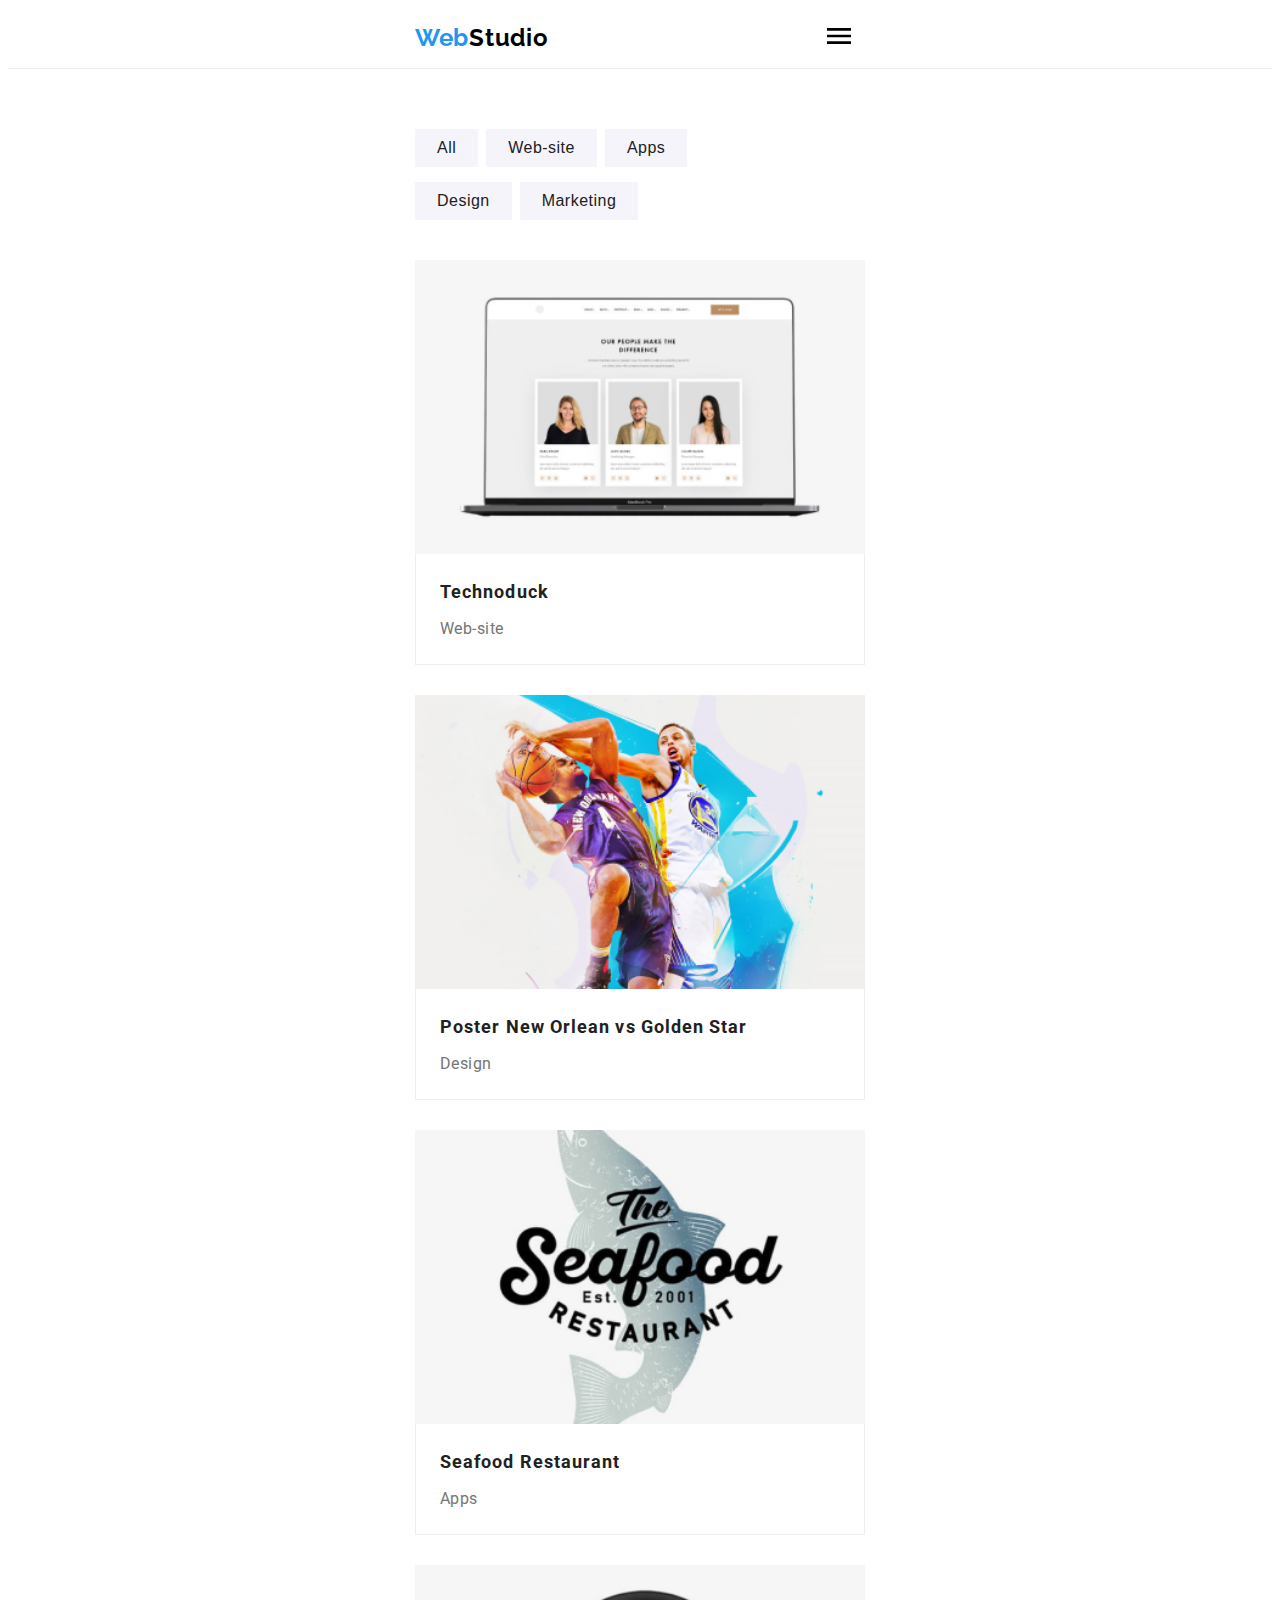
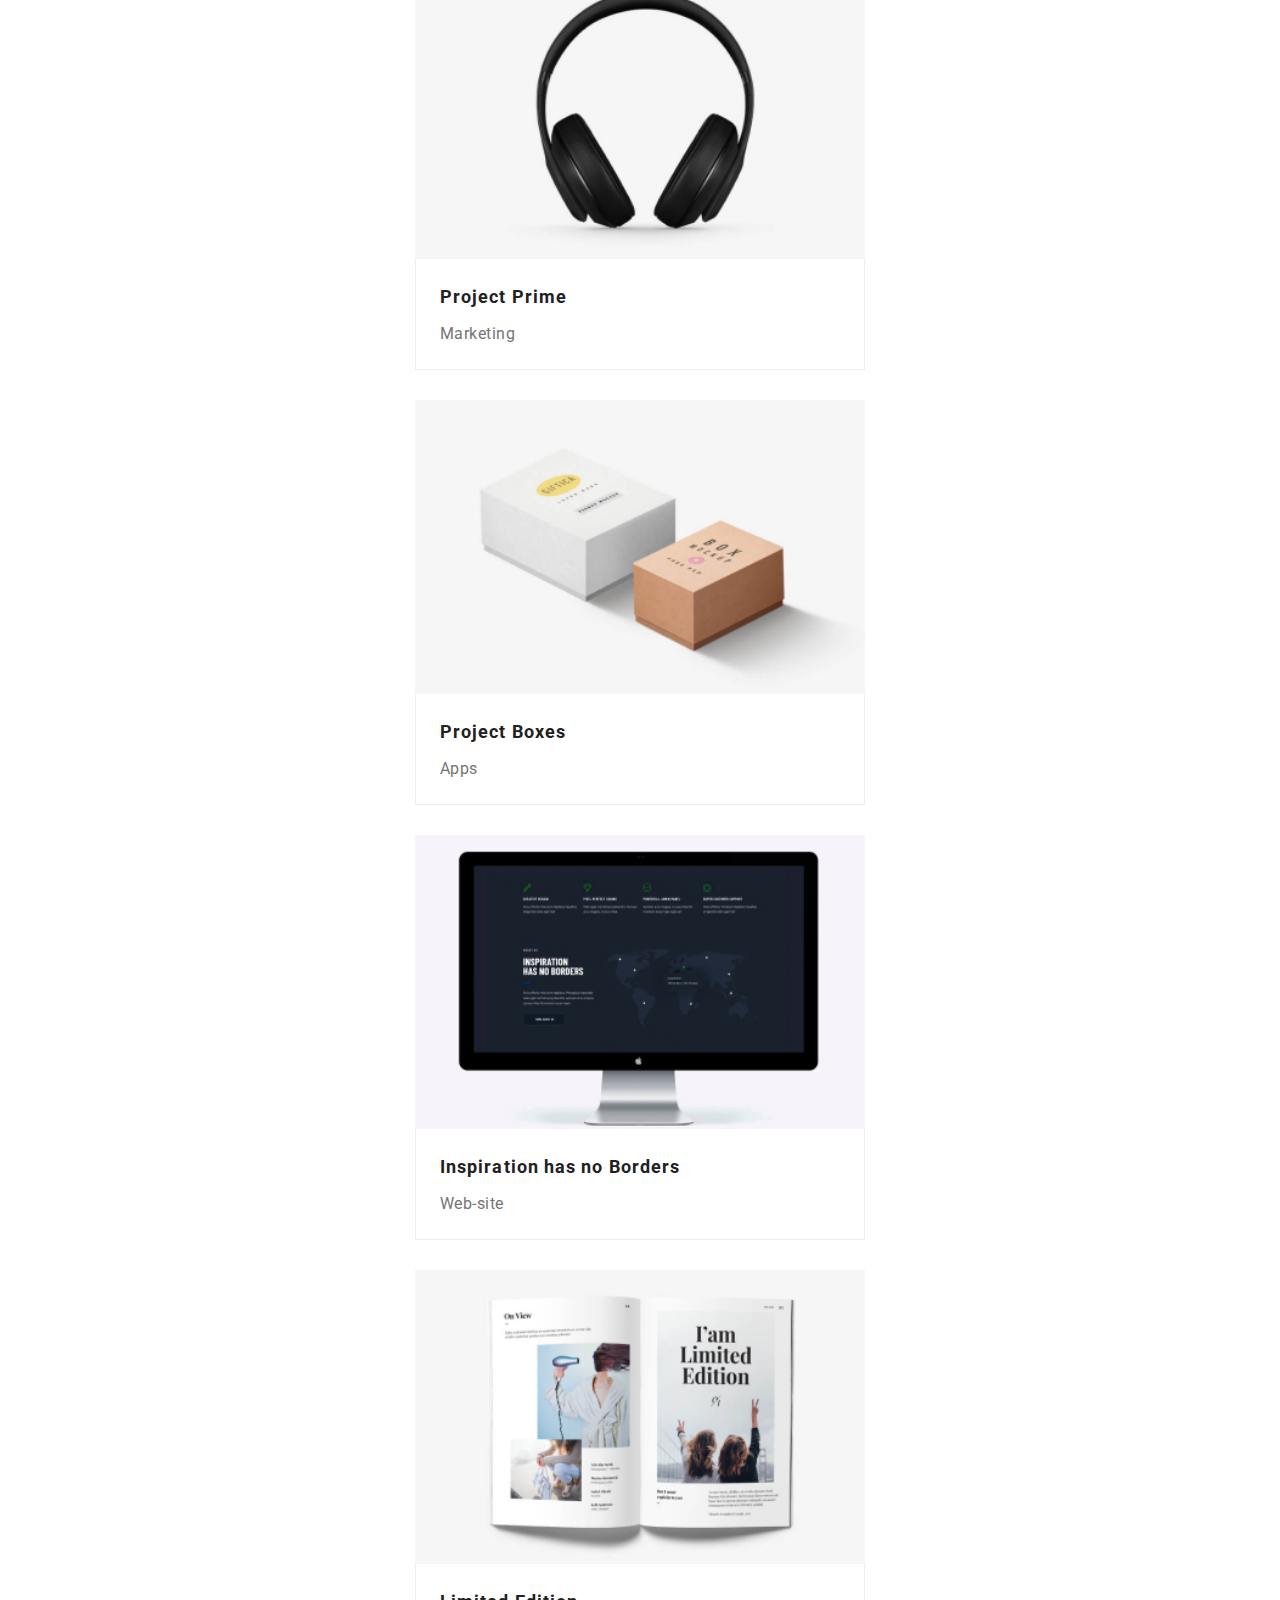
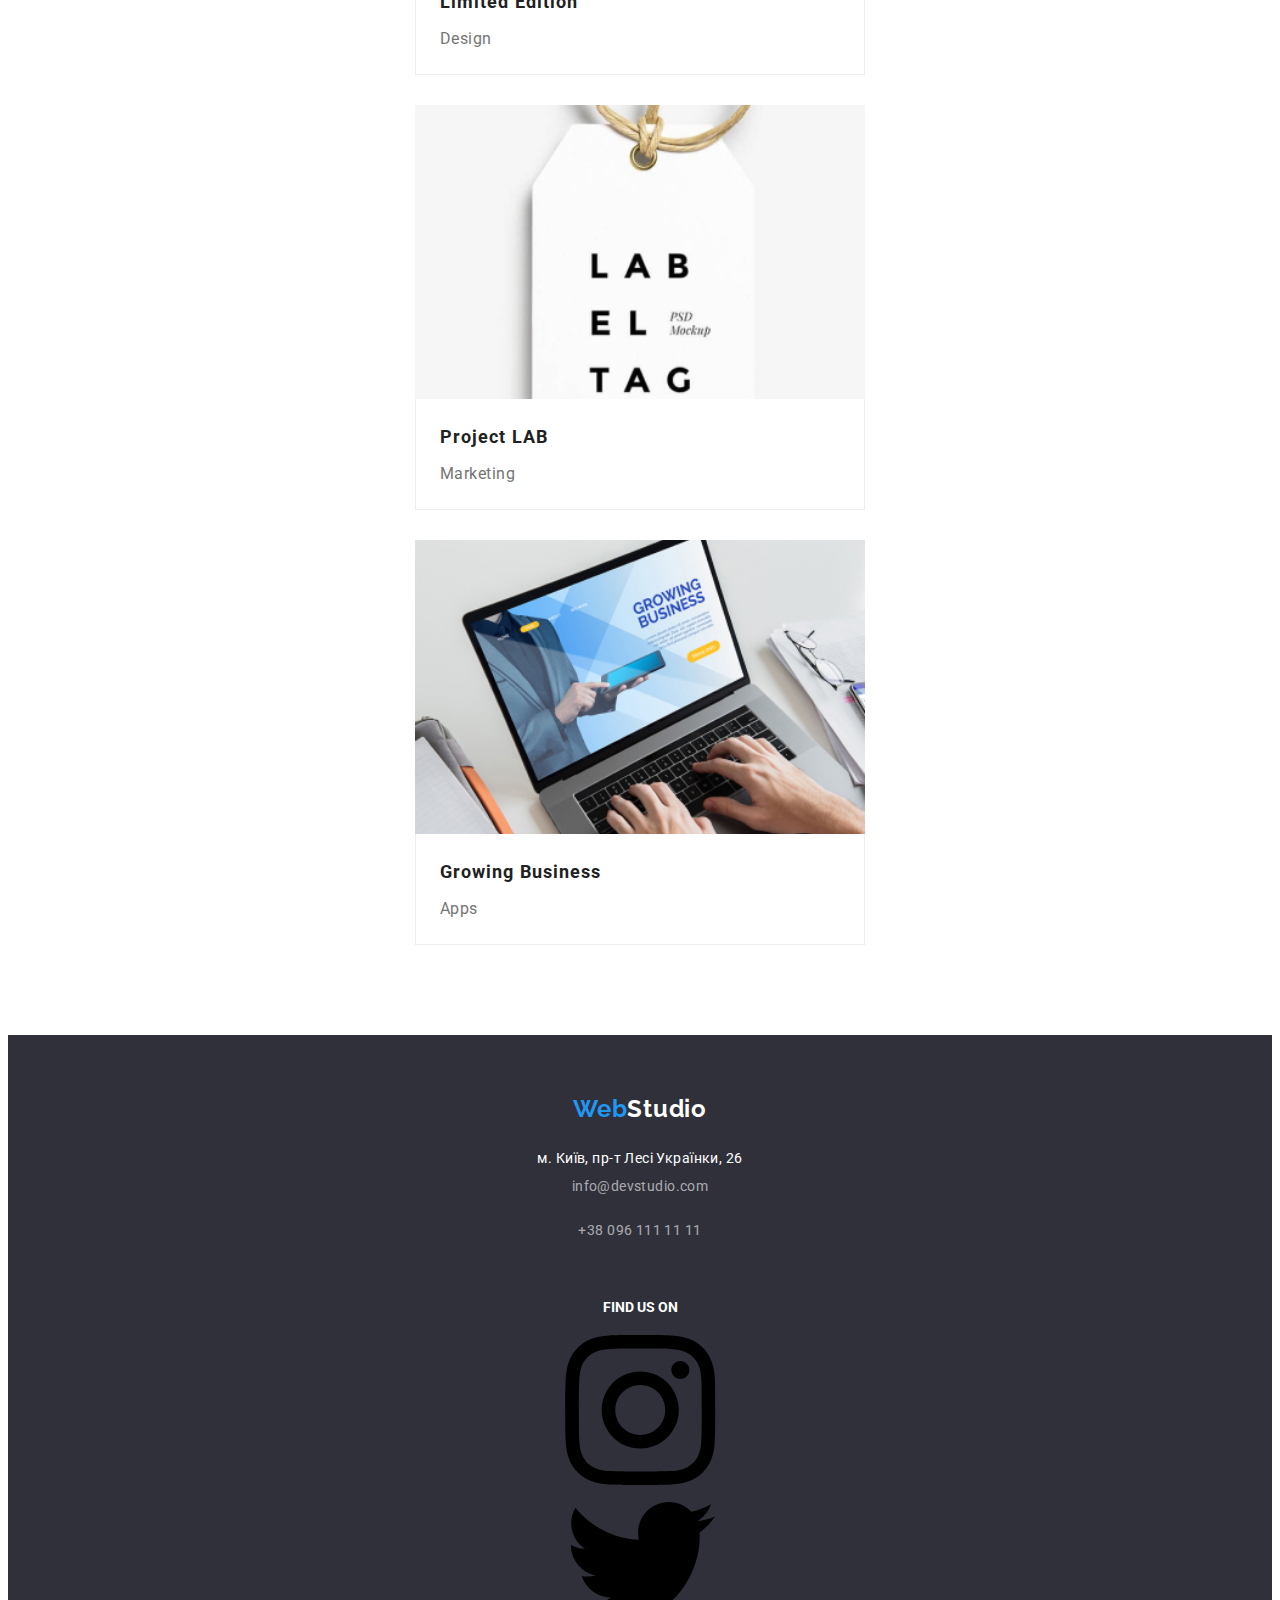
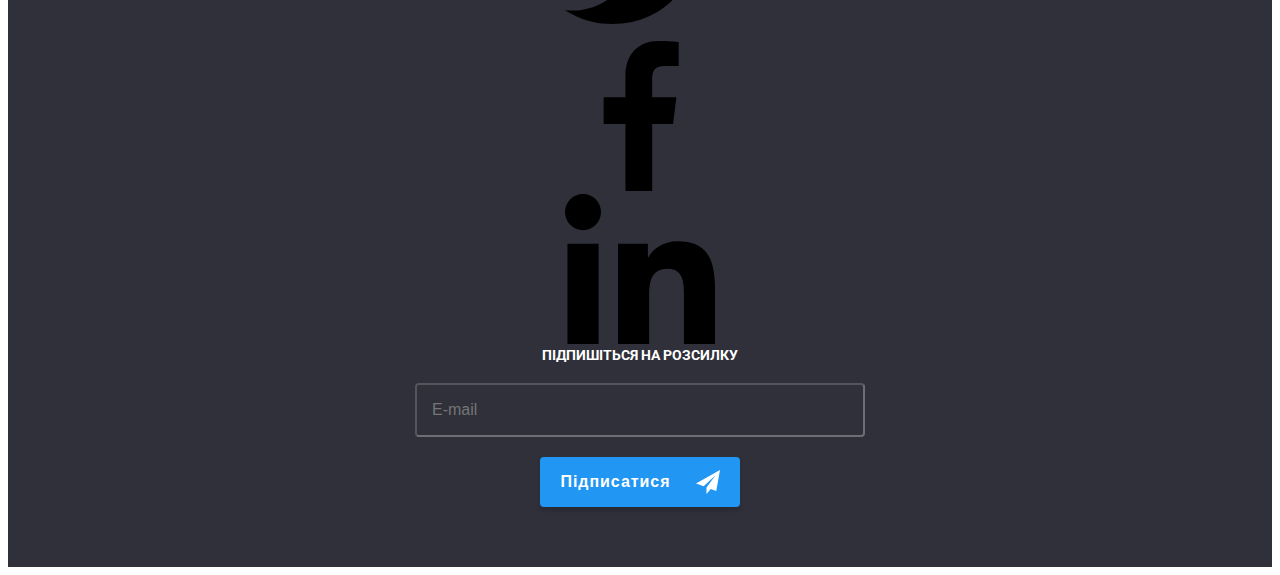
==== commit 0c658fc3: "img size" ====
--- a/portfolio.html
+++ b/portfolio.html
@@ -83,7 +83,7 @@
                 <li class="portfolio-card">
                     <a href="#" class="portfolio-link">
                         <div class="card-decoration">
-                            <img src="../images/technokryak.jpg" alt="technokryak">
+                            <img  src="./images/technokryak.jpg" alt="technokryak">
                             <p class="overlay">Technoduck is a state-of-the-art coronavirus distribution platform.
                                 Companies use this
                                 platform for digital espionage and attacks on competitors' secure servers.</p>
@@ -98,7 +98,7 @@
                 <li class="portfolio-card">
                     <a href="#" class="portfolio-link">
                         <div class="card-decoration">
-                            <img src="../images/newOrleanvsGoldenStar.jpg" alt="newOrleanvsGoldenStar">
+                            <img src="./images/newOrleanvsGoldenStar.jpg" alt="newOrleanvsGoldenStar">
                             <p class="overlay">Technoduck is a state-of-the-art coronavirus distribution platform.
                                 Companies use this
                                 platform for digital espionage and attacks on competitors' secure servers.</p>
@@ -113,7 +113,7 @@
                 <li class="portfolio-card">
                     <a href="#" class="portfolio-link">
                         <div class="card-decoration">
-                            <img src="../images/seafood.jpg" alt="seafood">
+                            <img src="./images/seafood.jpg" alt="seafood">
                             <p class="overlay">Technoduck is a state-of-the-art coronavirus distribution platform.
                                 Companies use this
                                 platform for digital espionage and attacks on competitors' secure servers.</p>
@@ -128,7 +128,7 @@
                 <li class="portfolio-card">
                     <a href="#" class="portfolio-link">
                         <div class="card-decoration">
-                            <img src="../images/projectPrime.jpg" alt="projectPrime">
+                            <img src="./images/projectPrime.jpg" alt="projectPrime">
                             <p class="overlay">Technoduck is a state-of-the-art coronavirus distribution platform.
                                 Companies use this
                                 platform for digital espionage and attacks on competitors' secure servers.</p>
@@ -143,7 +143,7 @@
                 <li class="portfolio-card">
                     <a href="#" class="portfolio-link">
                         <div class="card-decoration">
-                            <img src="../images/projectBoxes.jpg" alt="projectBoxes">
+                            <img src="./images/projectBoxes.jpg" alt="projectBoxes">
                             <p class="overlay">Technoduck is a state-of-the-art coronavirus distribution platform.
                                 Companies use this
                                 platform for digital espionage and attacks on competitors' secure servers.</p>
@@ -158,7 +158,7 @@
                 <li class="portfolio-card">
                     <a href="#" class="portfolio-link">
                         <div class="card-decoration">
-                            <img src="../images/inspirationBorders.jpg" alt="inspirationBorders">
+                            <img src="./images/inspirationBorders.jpg" alt="inspirationBorders">
                             <p class="overlay">Technoduck is a state-of-the-art coronavirus distribution platform.
                                 Companies use this
                                 platform for digital espionage and attacks on competitors' secure servers.</p>
@@ -174,7 +174,7 @@
                 <li class="portfolio-card">
                     <a href="#" class="portfolio-link">
                         <div class="card-decoration">
-                            <img src="../images/limitedEdition.jpg" alt="limitedEdition">
+                            <img src="./images/limitedEdition.jpg" alt="limitedEdition">
                             <p class="overlay">Technoduck is a state-of-the-art coronavirus distribution platform.
                                 Companies use this
                                 platform for digital espionage and attacks on competitors' secure servers.</p>
@@ -190,7 +190,7 @@
                 <li class="portfolio-card">
                     <a href="#" class="portfolio-link">
                         <div class="card-decoration">
-                            <img src="../images/projectLAB.jpg" alt="projectLAB">
+                            <img src="./images/projectLAB.jpg" alt="projectLAB">
                             <p class="overlay">Technoduck is a state-of-the-art coronavirus distribution platform.
                                 Companies use this
                                 platform for digital espionage and attacks on competitors' secure servers.</p>
@@ -205,7 +205,7 @@
                 <li class="portfolio-card">
                     <a href="#" class="portfolio-link">
                         <div class="card-decoration">
-                            <img src="../images/growingBusiness.jpg" alt="growingBusiness">
+                            <img src="./images/growingBusiness.jpg" alt="growingBusiness">
                             <p class="overlay">Technoduck is a state-of-the-art coronavirus distribution platform.
                                 Companies use this
                                 platform for digital espionage and attacks on competitors' secure servers.</p>
--- a/css/main.min.css
+++ b/css/main.min.css
@@ -1 +1 @@
-html{box-sizing:border-box;margin-left:auto;margin-right:auto}section{padding-top:60px;padding-bottom:60px}*,*::after,*::before{box-sizing:inherit}body{font-family:"Roboto",sans-serif;font-weight:500;font-size:14px}body.modal-open{overflow:hidden}a{color:var(--main-color);cursor:pointer;text-decoration:none}ul{margin-top:0;margin-bottom:0;padding-left:0}li{list-style:none}img{display:block}.container{width:100%;max-width:480px;padding-left:15px;padding-right:15px;margin-left:auto;margin-right:auto}:root{--main-color: #212121;--accent-color: #2196f3;--bg-color: #2f303a;--secondary-color: #757575}.accent{color:var(--accent-color)}.visually-hidden{position:absolute;width:1px;height:1px;margin:-1px;padding:0;overflow:hidden;border:0;clip:rect(0 0 0 0)}.title{margin-top:0;margin-bottom:50px;font-size:28px;line-height:1.18;text-align:center;letter-spacing:.03em;color:var(--main-color)}.logo{display:inline-block;padding-top:16px;padding-bottom:16px;font-family:"Raleway",sans-serif;font-weight:700;font-size:24px;line-height:1.16;letter-spacing:.03em;color:#000}.logo.is-hidden{display:none}.btn-form,.hero-button,.footer-btn{font-weight:700;font-size:16px;line-height:1.88;text-align:center;letter-spacing:.06em;border-radius:4px;border:none;background-color:var(--accent-color);box-shadow:0px 4px 4px rgba(0,0,0,.15);color:#fff}.btn-form:hover,.hero-button:hover,.footer-btn:hover{background-color:#188ce8;color:#fff}.btn-form:active,.hero-button:active,.footer-btn:active{background-color:#02579d}.header{position:relative;border-bottom:1px solid #ececec}.nav-list,.contact-link{display:none}.mob-menu{position:relative;display:flex;justify-content:space-between}.btn-burger{background-color:rgba(0,0,0,0);border:none}.btn-burger:hover svg{fill:var(--accent-color)}.close-burger.is-hidden{display:none}.footer{background-color:#2f303a;padding-top:60px;padding-bottom:60px;text-align:center;color:#fff}.logo.white-logo{padding:0;margin-bottom:28px;color:#fff}.address{margin-bottom:60px;font-weight:400;font-style:normal;line-height:1.14;letter-spacing:.03em}.address .footer-link{display:block;margin-top:12px;color:rgba(255,255,255,.6)}.footer-text{margin-top:0;margin-bottom:20px;font-weight:700;text-transform:uppercase}.social-media-footer{margin-bottom:60px}.social-media-footer li .social-link{border-radius:50%;background-color:rgba(255,255,255,.1)}.social-media-footer li .social-link .icon{fill:#fff}.footer-email{width:100%;padding:15px;margin-bottom:20px;font-size:16px;line-height:1.25;border-radius:4px;border-color:rgba(255,255,255,.3);background-color:inherit;color:inherit}.footer-email:focus-visible{outline:1px solid #fff}.footer-email ::-moz-placeholder{color:rgba(255,255,255,.3)}.footer-email :-ms-input-placeholder{color:rgba(255,255,255,.3)}.footer-email ::placeholder{color:rgba(255,255,255,.3)}.footer-btn{display:inline-flex;justify-content:center;align-items:center;width:200px;padding:12px 0;font-weight:900;line-height:1.6}.footer-btn .icon-tg{width:24px;height:24px;fill:#fff;margin-left:25px}.hero{background-color:rgba(47,48,58,.4);background-image:url("../images/hero_bg.jpg");padding:118px 0;text-align:center}.hero-tltle{color:#fff;margin-top:0;margin-bottom:30px;font-weight:900;font-size:26px;line-height:1.61;letter-spacing:.06em;text-transform:uppercase}.hero-button{padding:10px 20px}.advantages-list .item::before{content:"";display:block;max-width:100%;height:120px;margin-bottom:30px;background-color:#f5f4fa;background-repeat:no-repeat;background-size:70px 70px;background-position:center}.advantages-list .item .title{margin-bottom:10px;margin-top:0;text-align:center;font-size:14px;line-height:1.14;letter-spacing:.03em;text-transform:uppercase;color:var(--main-color)}.advantages-list .item .text{margin-top:0;margin-bottom:30px;font-weight:400;line-height:1.71;letter-spacing:.03em;color:var(--secondary-color)}.advantages-list .item:last-child .text{margin-bottom:0}.antena::before{background-image:url("../images/antena.svg")}.clock::before{background-image:url("../images/clock.svg")}.diagram::before{background-image:url("../images/diagram.svg")}.astronaut::before{background-image:url("../images/astronaut.svg")}.whatWeDo{display:none}.team{background-color:#f5f4fa}.team-list .item{background-color:#fff;box-shadow:0px 1px 3px rgba(0,0,0,.12),0px 1px 1px rgba(0,0,0,.14),0px 2px 1px rgba(0,0,0,.2);border-radius:0px 0px 4px 4px}.team-list .item:not(:last-child){margin-bottom:30px}.team-list .item .photo{width:100%;margin-bottom:30px}.team-list .item .name{margin-top:0;margin-bottom:10px;font-size:16px;line-height:1.18;text-align:center;letter-spacing:.03em;color:var(--main-color)}.team-list .item .position{margin-top:0;margin-bottom:16px;font-weight:400;font-size:16px;line-height:1.18;text-align:center;letter-spacing:.03em;color:var(--secondary-color)}.social-media-list{display:flex;justify-content:center}.social-media-list li:not(:last-child){margin-right:10px;margin-bottom:24px}.social-link{display:flex;align-items:center;justify-content:center;width:44px;height:44px;border-radius:50%}.social-link:hover{background-color:var(--accent-color)}.social-link:hover .icon{fill:#fff}.icon{width:20px;height:20px;fill:#afb1b8}.client-list{display:flex;flex-wrap:wrap}.client-list .item:not(:nth-child(even)){margin-right:30px}.client-list .item:nth-child(-n+4){margin-bottom:30px}.client-list .item{display:flex;width:calc(50% - 15px);height:92px;align-items:center;justify-content:center;border:1px solid #afb1b8;border-radius:4px}.client-list .item:hover{border-color:var(--accent-color)}.client-list .item:hover .logo-client{fill:var(--accent-color)}.logo-client{width:100px;height:60px;fill:#afb1b8}.menu-container{display:none}.menu-container.is-open{display:block;max-height:100vh;overflow:hidden;max-width:480px;padding-left:25px;padding-bottom:50px;padding-top:50px}.nav-list{display:block;margin-bottom:306px;font-size:40px;line-height:1.18;letter-spacing:.02em}.nav-list .item:not(:last-child){margin-bottom:32px}.nav-list .item a:hover{color:var(--accent-color)}.contact-link{display:flex;flex-direction:column-reverse}.contact-link svg{display:none}.contact-link .mail{font-size:24px;line-height:1.17;letter-spacing:.02em;color:#757575;margin-bottom:64px}.contact-link .phone{font-size:34px;line-height:1.17;letter-spacing:.02em;color:var(--accent-color);margin-bottom:32px}.social-link-list{display:flex;font-size:18px;line-height:1.22}.social-link-list .item{padding-left:10px;padding-right:10px;border-left:1px solid rgba(33,33,33,.2)}.social-link-list .item a{color:var(--accent-color)}.social-link-list .item:first-child{padding-left:0;border:none}.social-link-list .item:last-child{padding-right:0}.btn-burger.is-open{position:absolute;top:8px;right:0}.btn-burger .close-burger{display:none}.btn-burger.is-open .close-burger{display:block}.btn-burger.is-open .open-burger{display:none}.backdrop.is-hidden{display:none}.backdrop{position:absolute;top:0;left:0;display:block;width:100vw;height:100vh;background-color:rgba(0,0,0,.2)}.modal{position:relative;padding:40px;margin:93px 15px;background-color:#fff}.btn-close{position:absolute;top:8px;right:8px;width:30px;height:30px;display:flex;align-items:center;justify-content:center;border-radius:50%;border:1px solid rgba(0,0,0,.1);background-color:#fff;cursor:pointer}.btn-close:hover,.btn-close:focus{fill:var(--accent-color)}.modal .title{margin-bottom:12px;font-size:20px}.field-form{position:relative;margin-bottom:10px}.input-form{width:100%;padding:11px 12px 11px 42px;border:1px solid rgba(33,33,33,.2);border-radius:4px}.icon-form{position:absolute;top:50%;left:12px;width:18px;height:18px}.text-form{display:block;margin-bottom:4px;color:#757575;font-size:12px;line-height:1.17;letter-spacing:.01em}.input-form:hover+.icon-form svg,.input-form:focus+.icon-form svg{fill:var(--accent-color)}.input-form:hover,.input-form:focus,.textarea-form:hover,.textarea-form:focus{outline:1px solid var(--accent-color)}.textarea-form{width:100%;height:120px;resize:none;padding:12px 16px;border:1px solid rgba(33,33,33,.2);border-radius:4px}.textarea-form::-moz-placeholder{color:rgba(117,117,117,.5);font-size:12px;line-height:1.17;letter-spacing:.01em}.textarea-form:-ms-input-placeholder{color:rgba(117,117,117,.5);font-size:12px;line-height:1.17;letter-spacing:.01em}.textarea-form::placeholder{color:rgba(117,117,117,.5);font-size:12px;line-height:1.17;letter-spacing:.01em}.contract-terms{color:var(--accent-color)}.field-form.textarea{margin-bottom:20px}.label-form.checkbox{display:flex;align-items:center;justify-content:center;margin-bottom:30px}.text-form.checkbox{display:inline-flex;margin-left:7px;margin-bottom:0;font-size:12px;line-height:1.71;letter-spacing:.03em;cursor:pointer}.checkbox{-webkit-appearance:none;-moz-appearance:none;appearance:none}.check{width:16px;height:15px;cursor:pointer;border-radius:2px;background-size:contain;background-repeat:no-repeat;border:2px solid #212121;fill:#fff}.checkbox:checked+.check{background-color:var(--accent-color);background-image:url("../mages/svg/icon check.svg");border:2px solid var(--accent-color)}.checkbox:checked:focus+.check{background-color:var(--accent-color);background-image:url("../images/svg/icon check.svg");border:2px solid #277cc1}.checkbox:focus+.check{background-color:#fff;border:2px solid var(--accent-color)}.submit-button{text-align:center;margin-bottom:0}.btn-form{width:200px;height:50px;text-align:center}/*# sourceMappingURL=main.min.css.map */+html{box-sizing:border-box;margin-left:auto;margin-right:auto}section{padding-top:60px;padding-bottom:60px}*,*::after,*::before{box-sizing:inherit}body{font-family:"Roboto",sans-serif;font-weight:500;font-size:14px}body.modal-open{overflow:hidden}a{color:var(--main-color);cursor:pointer;text-decoration:none}ul{margin-top:0;margin-bottom:0;padding-left:0}li{list-style:none}img{display:block}.container{width:100%;max-width:480px;padding-left:15px;padding-right:15px;margin-left:auto;margin-right:auto}:root{--main-color: #212121;--accent-color: #2196f3;--bg-color: #2f303a;--secondary-color: #757575}.accent{color:var(--accent-color)}.visually-hidden{position:absolute;width:1px;height:1px;margin:-1px;padding:0;overflow:hidden;border:0;clip:rect(0 0 0 0)}.title{margin-top:0;margin-bottom:50px;font-size:28px;line-height:1.18;text-align:center;letter-spacing:.03em;color:var(--main-color)}.logo{display:inline-block;padding-top:16px;padding-bottom:16px;font-family:"Raleway",sans-serif;font-weight:700;font-size:24px;line-height:1.16;letter-spacing:.03em;color:#000}.logo.is-hidden{display:none}.btn-form,.hero-button,.footer-btn{font-weight:700;font-size:16px;line-height:1.88;text-align:center;letter-spacing:.06em;border-radius:4px;border:none;background-color:var(--accent-color);box-shadow:0px 4px 4px rgba(0,0,0,.15);color:#fff}.btn-form:hover,.hero-button:hover,.footer-btn:hover{background-color:#188ce8;color:#fff}.btn-form:active,.hero-button:active,.footer-btn:active{background-color:#02579d}.header{position:relative;border-bottom:1px solid #ececec}.nav-list,.contact-link{display:none}.mob-menu{position:relative;display:flex;justify-content:space-between}.btn-burger{background-color:rgba(0,0,0,0);border:none}.btn-burger:hover svg{fill:var(--accent-color)}.close-burger.is-hidden{display:none}.footer{background-color:#2f303a;padding-top:60px;padding-bottom:60px;text-align:center;color:#fff}.logo.white-logo{padding:0;margin-bottom:28px;color:#fff}.address{margin-bottom:60px;font-weight:400;font-style:normal;line-height:1.14;letter-spacing:.03em}.address .footer-link{display:block;margin-top:12px;color:rgba(255,255,255,.6)}.footer-text{margin-top:0;margin-bottom:20px;font-weight:700;text-transform:uppercase}.social-media-footer{margin-bottom:60px}.social-media-footer li .social-link{border-radius:50%;background-color:rgba(255,255,255,.1)}.social-media-footer li .social-link .icon{fill:#fff}.footer-email{width:100%;padding:15px;margin-bottom:20px;font-size:16px;line-height:1.25;border-radius:4px;border-color:rgba(255,255,255,.3);background-color:inherit;color:inherit}.footer-email:focus-visible{outline:1px solid #fff}.footer-email ::-moz-placeholder{color:rgba(255,255,255,.3)}.footer-email :-ms-input-placeholder{color:rgba(255,255,255,.3)}.footer-email ::placeholder{color:rgba(255,255,255,.3)}.footer-btn{display:inline-flex;justify-content:center;align-items:center;width:200px;padding:12px 0;font-weight:900;line-height:1.6}.footer-btn .icon-tg{width:24px;height:24px;fill:#fff;margin-left:25px}.hero{background-color:rgba(47,48,58,.4);background-image:url("../images/hero_bg.jpg");padding:118px 0;text-align:center}.hero-tltle{color:#fff;margin-top:0;margin-bottom:30px;font-weight:900;font-size:26px;line-height:1.61;letter-spacing:.06em;text-transform:uppercase}.hero-button{padding:10px 20px}.advantages-list .item::before{content:"";display:block;max-width:100%;height:120px;margin-bottom:30px;background-color:#f5f4fa;background-repeat:no-repeat;background-size:70px 70px;background-position:center}.advantages-list .item .title{margin-bottom:10px;margin-top:0;text-align:center;font-size:14px;line-height:1.14;letter-spacing:.03em;text-transform:uppercase;color:var(--main-color)}.advantages-list .item .text{margin-top:0;margin-bottom:30px;font-weight:400;line-height:1.71;letter-spacing:.03em;color:var(--secondary-color)}.advantages-list .item:last-child .text{margin-bottom:0}.antena::before{background-image:url("../images/antena.svg")}.clock::before{background-image:url("../images/clock.svg")}.diagram::before{background-image:url("../images/diagram.svg")}.astronaut::before{background-image:url("../images/astronaut.svg")}.whatWeDo{display:none}.team{background-color:#f5f4fa}.team-list .item{background-color:#fff;box-shadow:0px 1px 3px rgba(0,0,0,.12),0px 1px 1px rgba(0,0,0,.14),0px 2px 1px rgba(0,0,0,.2);border-radius:0px 0px 4px 4px}.team-list .item:not(:last-child){margin-bottom:30px}.team-list .item .photo{width:100%;margin-bottom:30px}.team-list .item .name{margin-top:0;margin-bottom:10px;font-size:16px;line-height:1.18;text-align:center;letter-spacing:.03em;color:var(--main-color)}.team-list .item .position{margin-top:0;margin-bottom:16px;font-weight:400;font-size:16px;line-height:1.18;text-align:center;letter-spacing:.03em;color:var(--secondary-color)}.social-media-list{display:flex;justify-content:center}.social-media-list li:not(:last-child){margin-right:10px;margin-bottom:24px}.social-link{display:flex;align-items:center;justify-content:center;width:44px;height:44px;border-radius:50%}.social-link:hover{background-color:var(--accent-color)}.social-link:hover .icon{fill:#fff}.icon{width:20px;height:20px;fill:#afb1b8}.client-list{display:flex;flex-wrap:wrap}.client-list .item:not(:nth-child(even)){margin-right:30px}.client-list .item:nth-child(-n+4){margin-bottom:30px}.client-list .item{display:flex;width:calc(50% - 15px);height:92px;align-items:center;justify-content:center;border:1px solid #afb1b8;border-radius:4px}.client-list .item:hover{border-color:var(--accent-color)}.client-list .item:hover .logo-client{fill:var(--accent-color)}.logo-client{width:100px;height:60px;fill:#afb1b8}.menu-container{display:none}.menu-container.is-open{display:flex;flex-direction:column;justify-content:space-between;height:100vh;overflow:hidden;max-width:480px;padding-left:25px;padding-bottom:50px;padding-top:50px}.nav-list{display:flex;flex-direction:column;font-size:40px;line-height:1.18;letter-spacing:.02em}.nav-list .item:not(:last-child){margin-bottom:32px}.nav-list .item a:hover{color:var(--accent-color)}.contact-link{display:flex;flex-direction:column-reverse}.contact-link svg{display:none}.contact-link .mail{font-size:24px;line-height:1.17;letter-spacing:.02em;color:#757575;margin-bottom:64px}.contact-link .phone{font-size:34px;line-height:1.17;letter-spacing:.02em;color:var(--accent-color);margin-bottom:32px}.social-link-list{display:flex;font-size:18px;line-height:1.22}.social-link-list .item{padding-left:10px;padding-right:10px;border-left:1px solid rgba(33,33,33,.2)}.social-link-list .item a{color:var(--accent-color)}.social-link-list .item:first-child{padding-left:0;border:none}.social-link-list .item:last-child{padding-right:0}.btn-burger.is-open{position:absolute;top:8px;right:0}.btn-burger .close-burger{display:none}.btn-burger.is-open .close-burger{display:block}.btn-burger.is-open .open-burger{display:none}.backdrop.is-hidden{display:none}.backdrop{position:absolute;top:0;left:0;display:block;width:100vw;height:100vh;background-color:rgba(0,0,0,.2)}.modal{position:relative;padding:40px;margin:93px 15px;background-color:#fff}.btn-close{position:absolute;top:8px;right:8px;width:30px;height:30px;display:flex;align-items:center;justify-content:center;border-radius:50%;border:1px solid rgba(0,0,0,.1);background-color:#fff;cursor:pointer}.btn-close:hover,.btn-close:focus{fill:var(--accent-color)}.modal .title{margin-bottom:12px;font-size:20px}.field-form{position:relative;margin-bottom:10px}.input-form{width:100%;padding:11px 12px 11px 42px;border:1px solid rgba(33,33,33,.2);border-radius:4px}.icon-form{position:absolute;top:50%;left:12px;width:18px;height:18px}.text-form{display:block;margin-bottom:4px;color:#757575;font-size:12px;line-height:1.17;letter-spacing:.01em}.input-form:hover+.icon-form svg,.input-form:focus+.icon-form svg{fill:var(--accent-color)}.input-form:hover,.input-form:focus,.textarea-form:hover,.textarea-form:focus{outline:1px solid var(--accent-color)}.textarea-form{width:100%;height:120px;resize:none;padding:12px 16px;border:1px solid rgba(33,33,33,.2);border-radius:4px}.textarea-form::-moz-placeholder{color:rgba(117,117,117,.5);font-size:12px;line-height:1.17;letter-spacing:.01em}.textarea-form:-ms-input-placeholder{color:rgba(117,117,117,.5);font-size:12px;line-height:1.17;letter-spacing:.01em}.textarea-form::placeholder{color:rgba(117,117,117,.5);font-size:12px;line-height:1.17;letter-spacing:.01em}.contract-terms{color:var(--accent-color)}.field-form.textarea{margin-bottom:20px}.label-form.checkbox{display:flex;align-items:center;justify-content:center;margin-bottom:30px}.text-form.checkbox{display:inline-flex;margin-left:7px;margin-bottom:0;font-size:12px;line-height:1.71;letter-spacing:.03em;cursor:pointer}.checkbox{-webkit-appearance:none;-moz-appearance:none;appearance:none}.check{width:16px;height:15px;cursor:pointer;border-radius:2px;background-size:contain;background-repeat:no-repeat;border:2px solid #212121;fill:#fff}.checkbox:checked+.check{background-color:var(--accent-color);background-image:url("../mages/svg/icon check.svg");border:2px solid var(--accent-color)}.checkbox:checked:focus+.check{background-color:var(--accent-color);background-image:url("../images/svg/icon check.svg");border:2px solid #277cc1}.checkbox:focus+.check{background-color:#fff;border:2px solid var(--accent-color)}.submit-button{text-align:center;margin-bottom:0}.btn-form{width:200px;height:50px;text-align:center}/*# sourceMappingURL=main.min.css.map */--- a/css/portfolio.min.css
+++ b/css/portfolio.min.css
@@ -1 +1 @@
-.filter{padding-bottom:40px}.btn-filter{padding:6px 22px;font-size:16px;font-weight:500;line-height:1.62;letter-spacing:.03em;border:none;background-color:#f5f4fa;color:#212121}.btn-filter:hover{background-color:var(--accent-color);color:#fff}.filter-list{display:flex;flex-wrap:wrap;width:274px}.filter-list .item:not(:last-child){margin-right:8px}.filter-list .item:nth-child(3){margin-right:0}.filter-list .item:nth-child(-n+3){margin-bottom:15px}.portfolio{padding-top:0}.portfolio-card{margin-bottom:30px}.portfolio-card:hover{box-shadow:0px 1px 1px rgba(0,0,0,.12),0px 4px 4px rgba(0,0,0,.06),1px 4px 6px rgba(0,0,0,.16);transition:box-shadow 250ms linear}.portfolio-card:hover .overlay{transform:translateY(0)}.card-decoration{position:relative;overflow:hidden}.card-decoration img{width:450px;height:294px}.overlay{position:absolute;top:0;margin:0;padding:77px 24px 105px 24px;font-size:18px;line-height:1.6;letter-spacing:.03em;background-color:rgba(33,150,243,.9);color:#fff;transform:translateY(100%);transition:transform 250ms cubic-bezier(0.4, 0, 0.2, 1)}.card-description{padding:20px 24px;border-bottom:1px solid #eee;border-left:1px solid #eee;border-right:1px solid #eee}.portfolio-title{margin-top:0;margin-bottom:4px;font-weight:700;font-size:18px;line-height:2;letter-spacing:.06em;color:#212121}.portfolio-text{margin-top:0;margin-bottom:0;font-weight:400;font-size:16px;line-height:1.88;letter-spacing:.03em;color:#757575}/*# sourceMappingURL=portfolio.min.css.map */+.filter{padding-bottom:40px}.btn-filter{padding:6px 22px;font-size:16px;font-weight:500;line-height:1.62;letter-spacing:.03em;border:none;background-color:#f5f4fa;color:#212121}.btn-filter:hover{background-color:var(--accent-color);color:#fff}.filter-list{display:flex;flex-wrap:wrap;width:274px}.filter-list .item:not(:last-child){margin-right:8px}.filter-list .item:nth-child(3){margin-right:0}.filter-list .item:nth-child(-n+3){margin-bottom:15px}.portfolio{padding-top:0}.portfolio-card{margin-bottom:30px}.portfolio-card:hover{box-shadow:0px 1px 1px rgba(0,0,0,.12),0px 4px 4px rgba(0,0,0,.06),1px 4px 6px rgba(0,0,0,.16);transition:box-shadow 250ms linear}.portfolio-card:hover .overlay{transform:translateY(0)}.card-decoration{position:relative;overflow:hidden;height:294px}.card-decoration img{height:100%;width:100%;-o-object-fit:cover;object-fit:cover}.overlay{position:absolute;top:0;margin:0;padding:77px 24px 105px 24px;font-size:18px;line-height:1.6;letter-spacing:.03em;background-color:rgba(33,150,243,.9);color:#fff;transform:translateY(100%);transition:transform 250ms cubic-bezier(0.4, 0, 0.2, 1)}.card-description{padding:20px 24px;border-bottom:1px solid #eee;border-left:1px solid #eee;border-right:1px solid #eee}.portfolio-title{margin-top:0;margin-bottom:4px;font-weight:700;font-size:18px;line-height:2;letter-spacing:.06em;color:#212121}.portfolio-text{margin-top:0;margin-bottom:0;font-weight:400;font-size:16px;line-height:1.88;letter-spacing:.03em;color:#757575}/*# sourceMappingURL=portfolio.min.css.map */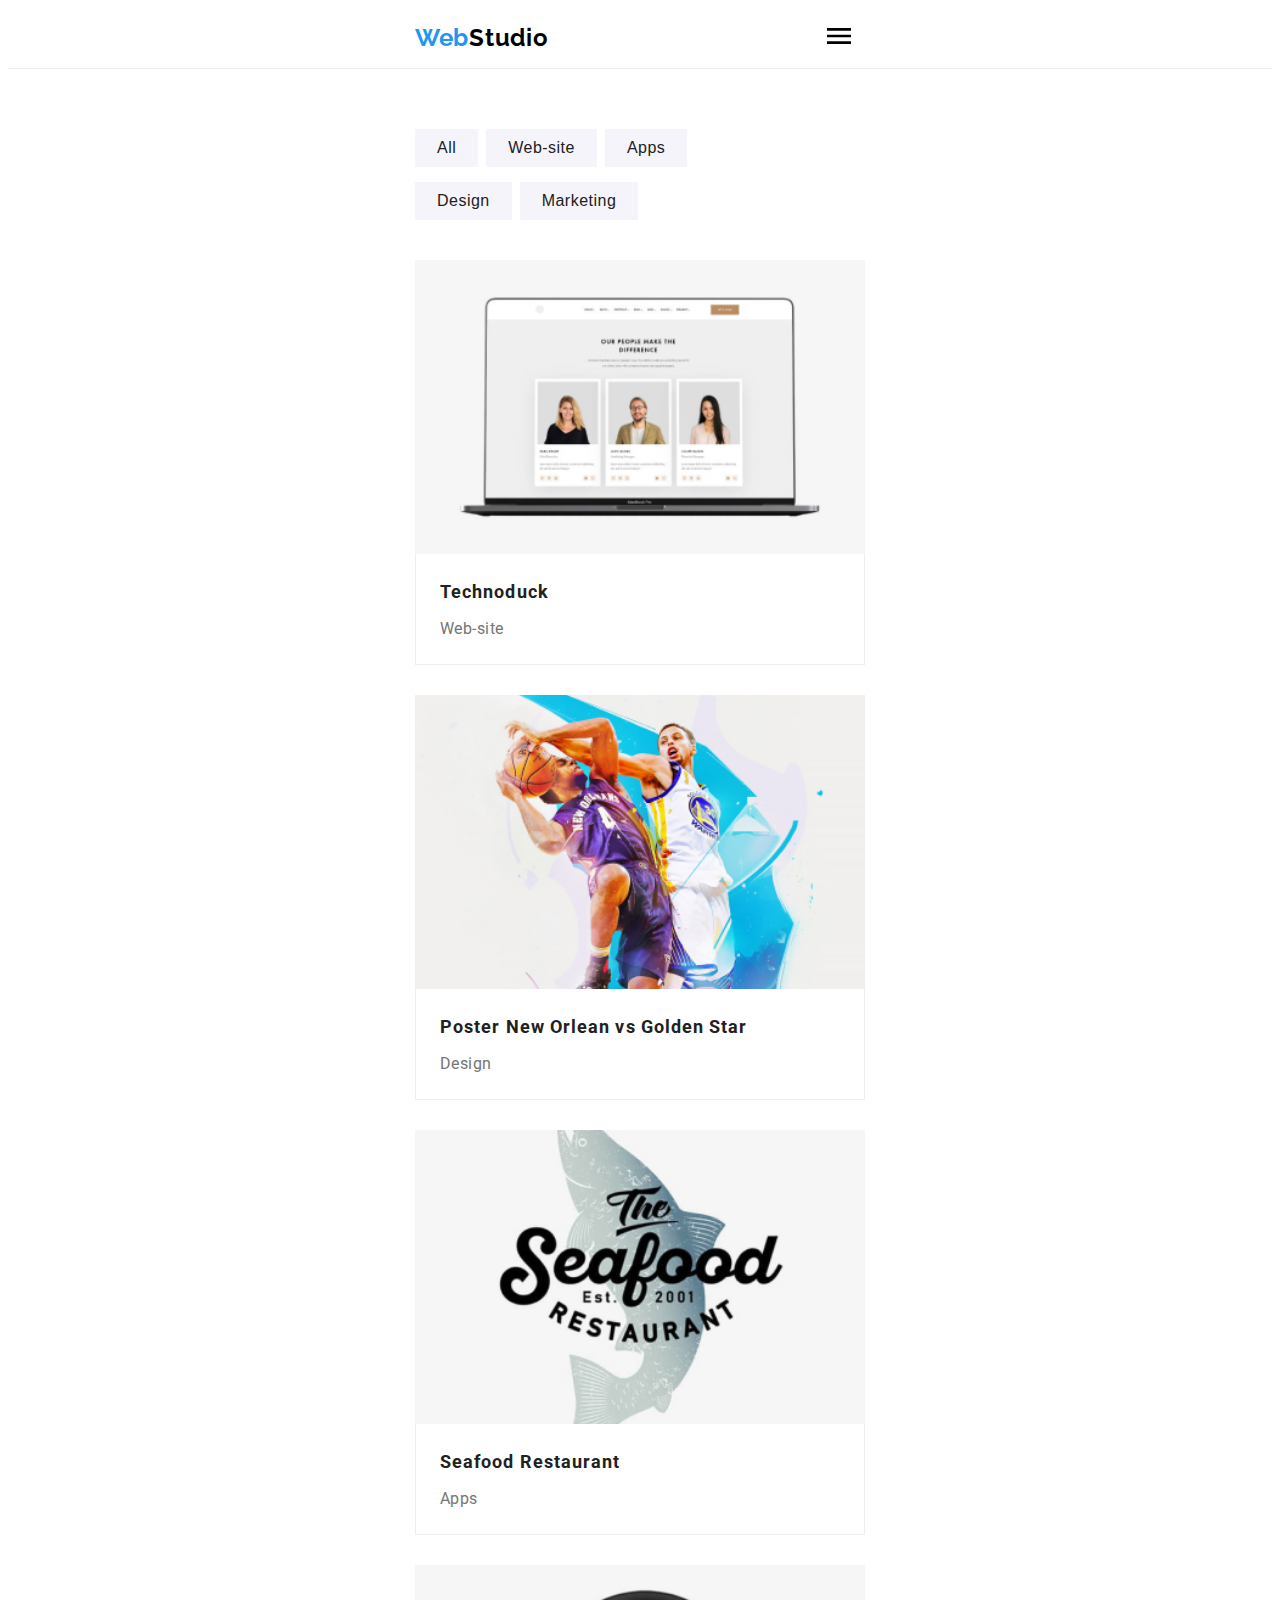
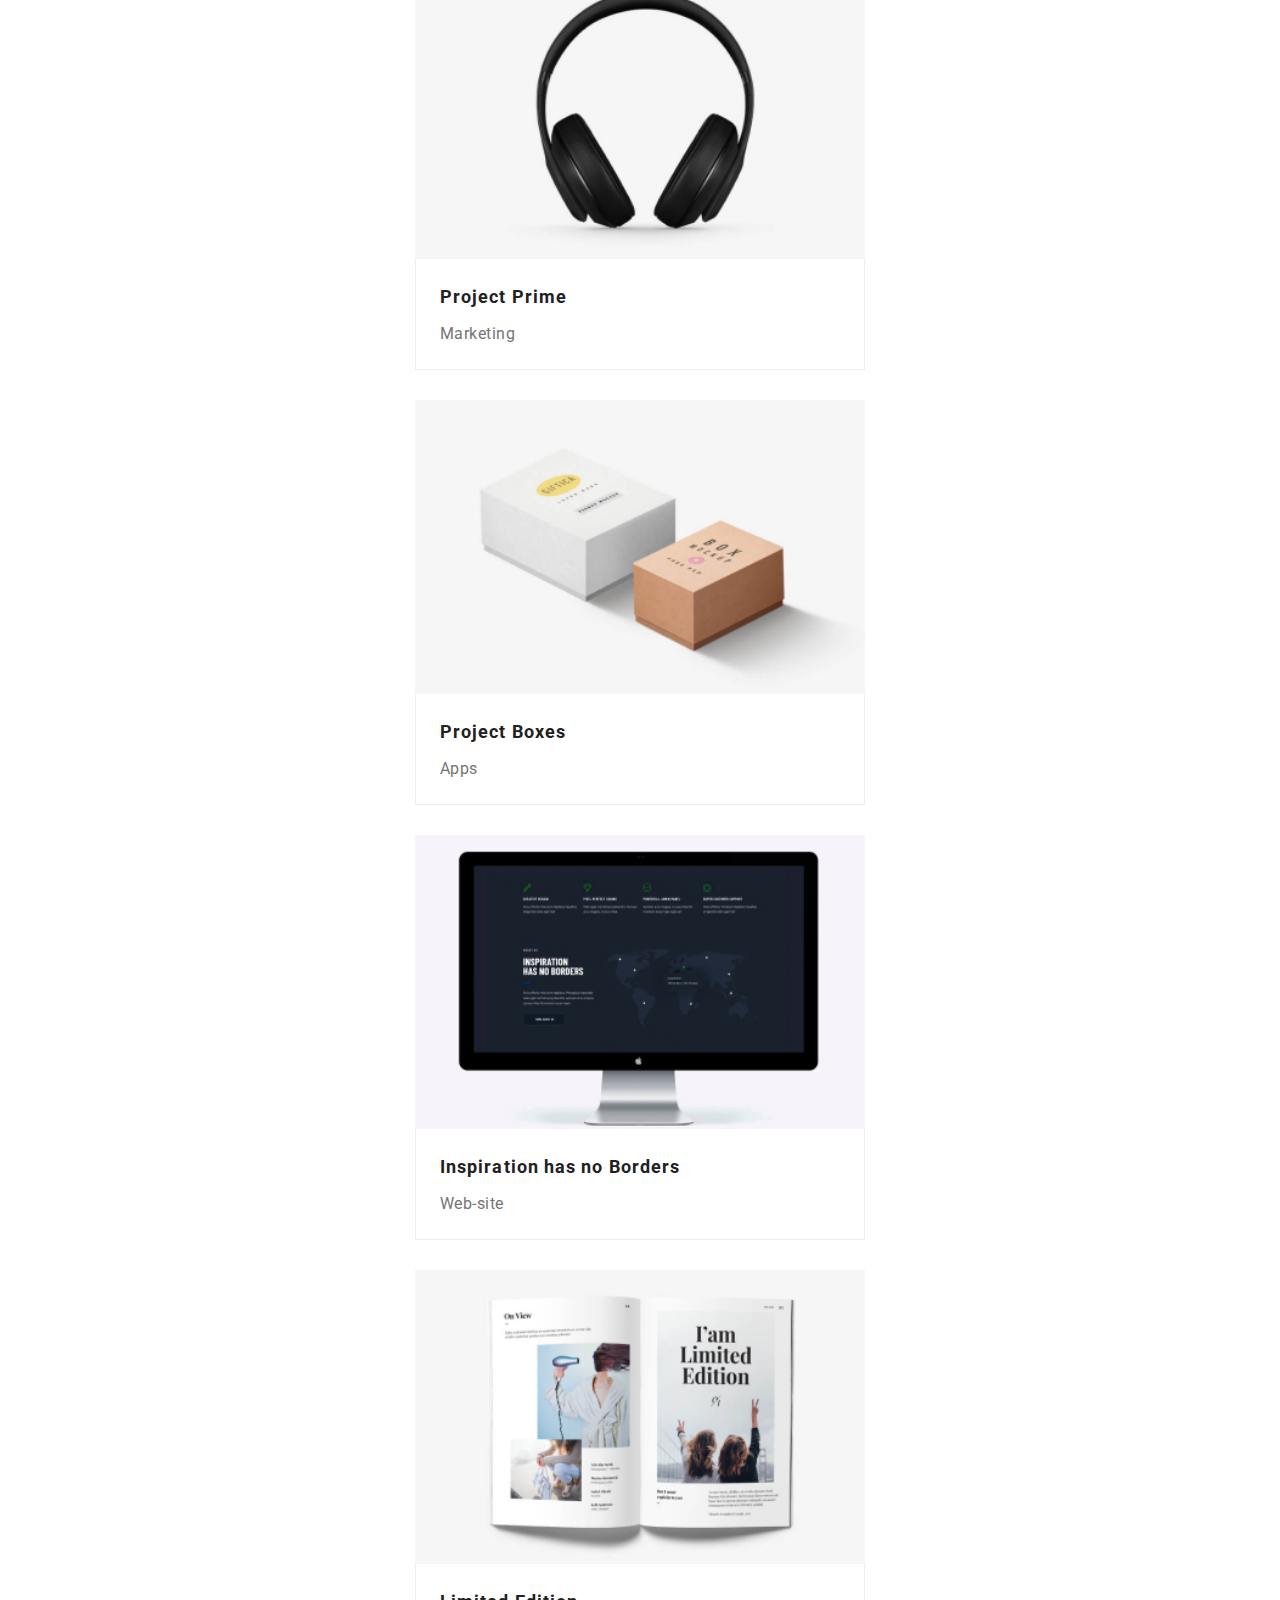
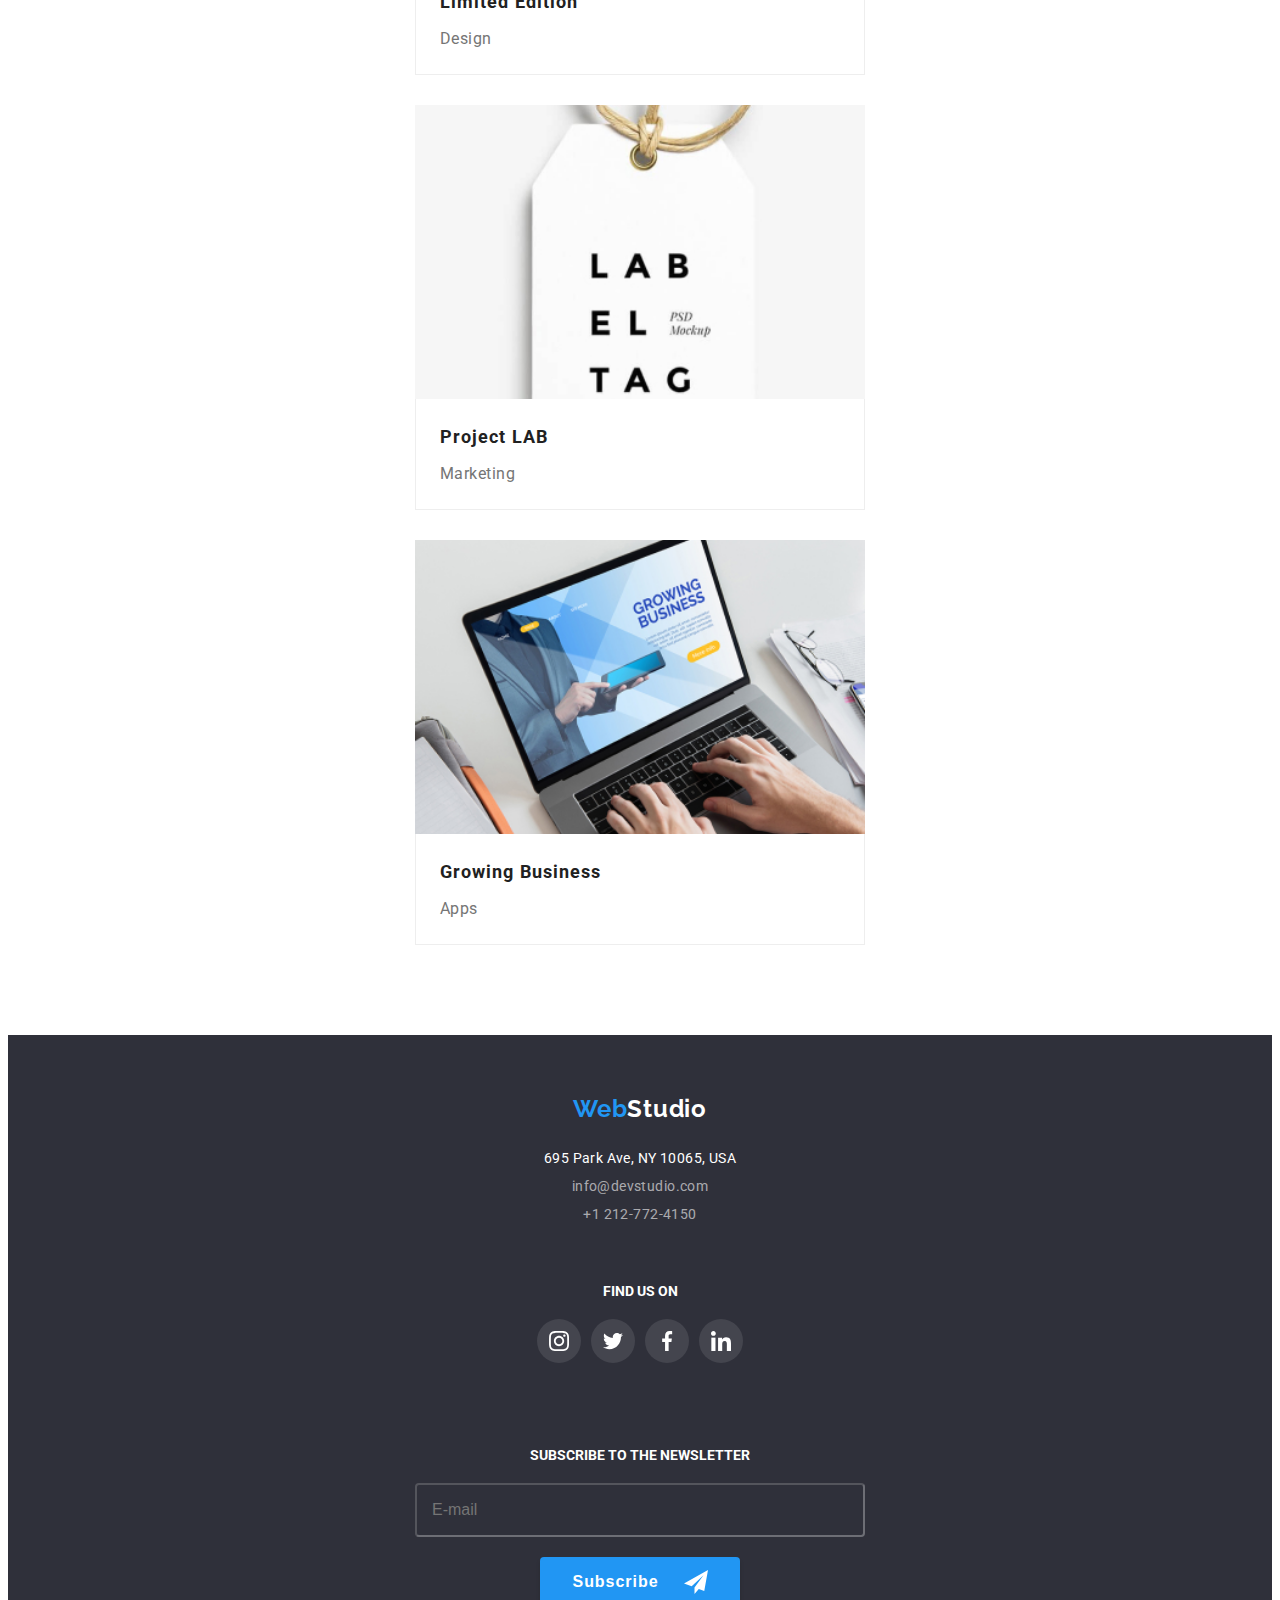
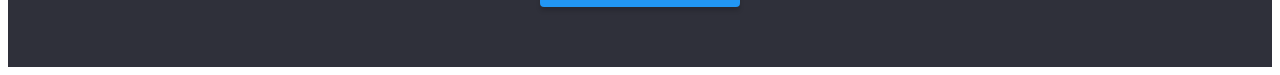
==== commit 71aa9e1f: "mobile-menu" ====
--- a/portfolio.html
+++ b/portfolio.html
@@ -220,135 +220,59 @@
             </ul>
         </section>
     </main>
-
-    <footer class="footer">
-        <div class="container decoration-footer">
-            <div class="adres">
-                <a href="index.html" class="logo white-logo"><span class="accent">Web</span>Studio</a>
-                <address class="address">м. Київ, пр-т Лесі Українки, 26 <br>
-                    <a href="mailto:contact@forstudy.space" target="_blank" rel="nofollow noopener"
-                        class="footer-link">info@devstudio.com</a><br>
-                    <a href="tel:+380961111111" target="_blank" rel="nofollow noopener" class="footer-link">+38 096 111
-                        11 11</a>
-                </address>
-            </div>
-            <div class="social-media">
-                <p class="footer-text">Find us on</p>
-                <ul class="footer-social-media-list">
-                    <li>
-                        <a href="#" class="footer-social-link"> <svg class="footer-icon">
-                                <use href="./images/symbol-defs.svg#icon-insta"></use>
-                            </svg></a>
-
-                    </li>
-                    <li> <a href="#" class="footer-social-link"> <svg class="footer-icon">
-                                <use href="./images/symbol-defs.svg#icon-twitter"></use>
-                            </svg></a>
-
-                    </li>
-                    <li> <a href="#" class="footer-social-link"> <svg class="footer-icon">
-                                <use href="./images/symbol-defs.svg#icon-facebook"></use>
-                            </svg></a>
-
-                    </li>
-                    <li> <a href="#" class="footer-social-link"><svg class="footer-icon">
-                                <use href="./images/symbol-defs.svg#icon-linkedin"></use>
-                            </svg></a>
-
-                    </li>
-                </ul>
-            </div>
-            <div class="mailing">
-                <p class="footer-text">Підпишіться на розсилку</p>
-                <form class="footer-form">
-                    <input type="email" placeholder="E-mail" class="footer-email">
-                    <button class="btn footer-btn">
-                        Підписатися
-                        <svg class="icon-tg" xmlns="http://www.w3.org/2000/svg" viewBox="0 0 24 24">
-                            <path d="M24 0L0 13.5L7.66994 16.3407L19.5 5.25002L10.5017 17.3896L10.509 
+<footer class="footer">
+    <div class="container decoration-footer">
+        <div class="contacts">
+            <a href="index.html" class="logo white-logo"><span class="accent">Web</span>Studio</a>
+            <address class="address">695 Park Ave, NY 10065, USA
+                <a href="mailto:contact@forstudy.space" target="_blank" rel="nofollow noopener"
+                    class="footer-link">info@devstudio.com</a>
+                <a href="tel:+380961111111" target="_blank" rel="nofollow noopener" class="footer-link">+1
+                    212-772-4150</a>
+            </address>
+        </div>
+        <div class="social-media-footer">
+            <p class="footer-text">Find us on</p>
+            <ul class="social-media-list">
+                <li>
+                    <a href="#" class="social-link"> <svg class="icon">
+                            <use href="./images/symbol-defs.svg#icon-insta"></use>
+                        </svg></a>
+
+                </li>
+                <li> <a href="#" class="social-link"> <svg class="icon">
+                            <use href="./images/symbol-defs.svg#icon-twitter"></use>
+                        </svg></a>
+
+                </li>
+                <li> <a href="#" class="social-link"> <svg class="icon">
+                            <use href="./images/symbol-defs.svg#icon-facebook"></use>
+                        </svg></a>
+
+                </li>
+                <li> <a href="#" class="social-link"><svg class="icon">
+                            <use href="./images/symbol-defs.svg#icon-linkedin"></use>
+                        </svg></a>
+
+                </li>
+            </ul>
+        </div>
+        <div class="mailing">
+            <p class="footer-text">Subscribe to the newsletter</p>
+            <form class="footer-form">
+                <input type="email" placeholder="E-mail" class="footer-email">
+                <button class="btn footer-btn">
+                    Subscribe
+                    <svg class="icon-tg" xmlns="http://www.w3.org/2000/svg" viewBox="0 0 24 24">
+                        <path d="M24 0L0 13.5L7.66994 16.3407L19.5 5.25002L10.5017 17.3896L10.509 
                                 17.3923L10.5 17.3896V24.0001L14.8013 18.982L20.2501 21.0001L24 0Z" />
-                        </svg>
-
-                    </button>
-                </form>
-            </div>
-        </div>
-    </footer>
-    <div class="backdrop is-hidden" data-modal>
-        <div class="modal">
-            <button class="btn-close" data-modal-close>
-                <svg width="11" height="11" viewBox="0 0 11 11" xmlns="http://www.w3.org/2000/svg">
-                    <path
-                        d="M11 1.10786L9.89214 0L5.5 4.39214L1.10786 0L0 1.10786L4.39214 5.5L0 9.89214L1.10786 11L5.5 6.60786L9.89214 11L11 9.89214L6.60786 5.5L11 1.10786Z" />
-                </svg>
-            </button>
-            <h2 class="title">Залиште свої дані, ми вам передзвонимо</h2>
-            <form>
-                <div class="field-form">
-                    <label class="label-form">
-                        <span class="text-form">Ім`я</span>
-                        <input type="text" class="input-form">
-                        <span class="icon-form">
-                            <svg viewBox="0 0 18 18" xmlns="http://www.w3.org/2000/svg">
-                                <g clip-path="url(#clip0_3_6998)">
-                                    <path
-                                        d="M9 9C10.6575 9 12 7.6575 12 6C12 4.3425 10.6575 3 9 3C7.3425 3 6 4.3425 6 6C6 7.6575 7.3425 9 9 9ZM9 10.5C6.9975 10.5 3 11.505 3 13.5V14.25C3 14.6625 3.3375 15 3.75 15H14.25C14.6625 15 15 14.6625 15 14.25V13.5C15 11.505 11.0025 10.5 9 10.5Z" />
-                                </g>
-                            </svg>
-                        </span>
-                    </label>
-                </div>
-                <div class="field-form">
-                    <label class="label-form">
-                        <span class="text-form">Телефон</span>
-                        <input type="text" class="input-form">
-                        <span class="icon-form">
-                            <svg viewBox="0 0 18 18" xmlns="http://www.w3.org/2000/svg">
-                                <g clip-path="url(#clip0_3_7004)">
-                                    <path
-                                        d="M13.996 11.1226L12.1579 10.9127C11.7164 10.862 11.2822 11.014 10.971 11.3252L9.63945 12.6568C7.59144 11.6147 5.91251 9.94296 4.87041 7.8877L6.20922 6.54888C6.5204 6.2377 6.67237 5.80349 6.62171 5.36205L6.41185 3.53836C6.325 2.80745 5.70988 2.25745 4.97173 2.25745H3.71976C2.902 2.25745 2.22175 2.93771 2.2724 3.75547C2.65595 9.93572 7.59868 14.8712 13.7717 15.2548C14.5894 15.3054 15.2697 14.6252 15.2697 13.8074V12.5555C15.2769 11.8245 14.7269 11.2094 13.996 11.1226Z" />
-                                </g>
-                            </svg>
-                        </span>
-                    </label>
-                </div>
-                <div class="field-form">
-                    <label class="label-form">
-                        <span class="text-form">Пошта</span>
-                        <input type="text" class="input-form">
-                        <span class="icon-form">
-                            <svg viewBox="0 0 18 18" xmlns="http://www.w3.org/2000/svg">
-                                <g clip-path="url(#clip0_3_7010)">
-                                    <path
-                                        d="M15 3H3C2.175 3 1.5075 3.675 1.5075 4.5L1.5 13.5C1.5 14.325 2.175 15 3 15H15C15.825 15 16.5 14.325 16.5 13.5V4.5C16.5 3.675 15.825 3 15 3ZM14.7 6.1875L9.3975 9.5025C9.1575 9.6525 8.8425 9.6525 8.6025 9.5025L3.3 6.1875C3.1125 6.0675 3 5.865 3 5.6475C3 5.145 3.5475 4.845 3.975 5.1075L9 8.25L14.025 5.1075C14.4525 4.845 15 5.145 15 5.6475C15 5.865 14.8875 6.0675 14.7 6.1875Z" />
-                                </g>
-                            </svg>
-
-                        </span>
-                    </label>
-                </div>
-                <div class="field-form textarea">
-                    <label class="label-form">
-                        <span class="text-form">Коментар</span>
-                        <textarea placeholder="Введіть текст" class="textarea-form"></textarea>
-                    </label>
-                </div>
-                <div class="field-form ">
-                    <label class="label-form checkbox">
-                        <input type="checkbox" value="confirm" class="checkbox">
-                        <span class="check">
-                        </span>
-                        <span class="text-form checkbox">Погоджуюся з розсилкою та приймаю <a href="#"
-                                class="contract-terms">Умови
-                                договору</a> </span>
-                    </label>
-                </div>
-                <div class="field-form submit-button">
-                    <button type="submit" class="btn btn-form">Відправити</button>
-                </div>
+                    </svg>
+
+                </button>
             </form>
         </div>
     </div>
+</footer>
     <script src="./js/modal.js"></script>
     <script src="./js/menu.js"></script>
 </body>
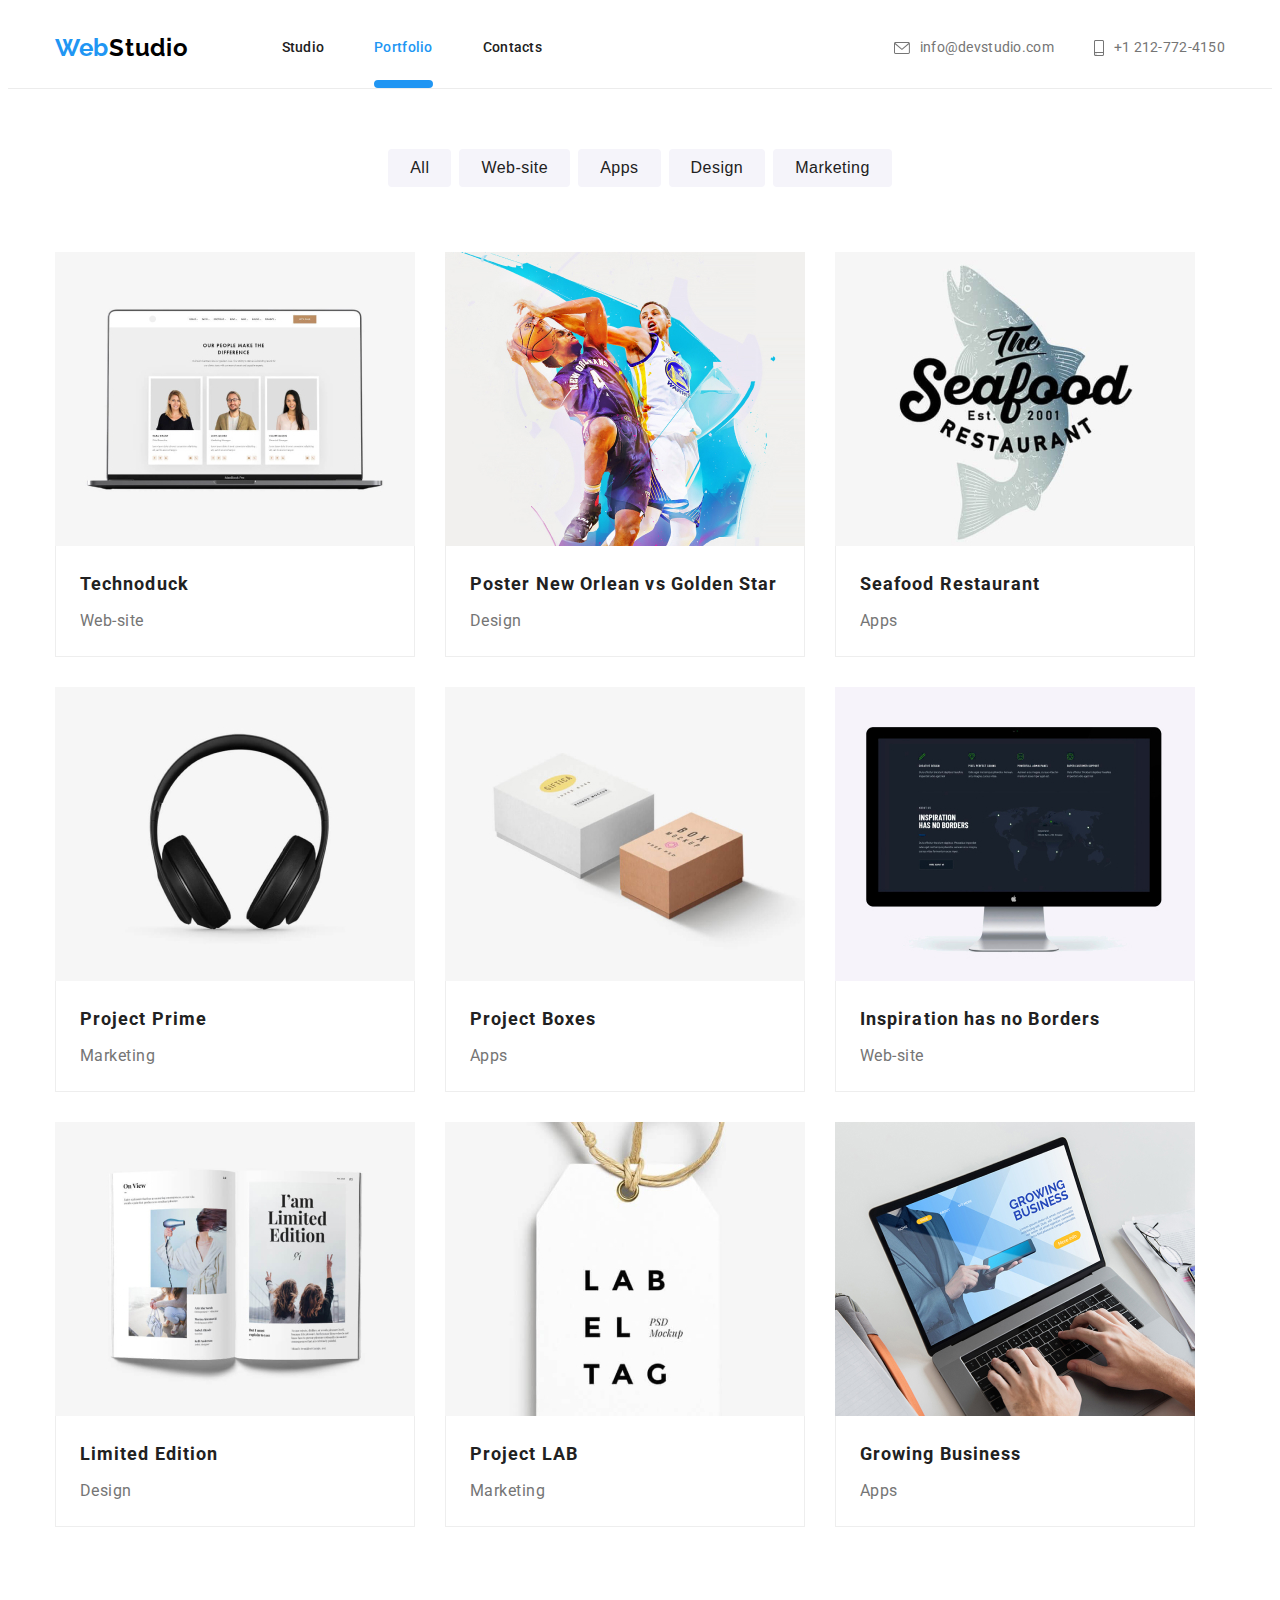
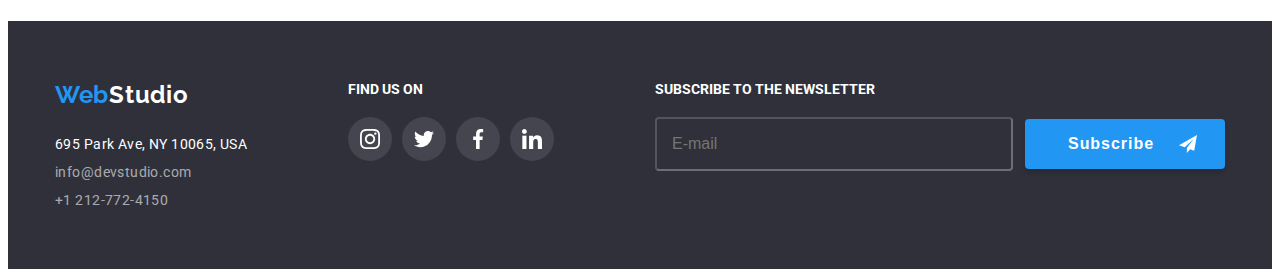
==== commit ab7ee157: "portfolio pade" ====
--- a/portfolio.html
+++ b/portfolio.html
@@ -40,30 +40,31 @@
                 <nav>
                     <ul class="nav-list">
                         <li class="item"><a href="./index.html" class="nav-link">Studio</a></li>
-                        <li class="item"><a href="#" class="nav-link">Portfolio</a></li>
+                        <li class="item"><a href="#" class="nav-link accent">Portfolio</a></li>
                         <li class="item"><a href="#" class="nav-link">Contacts</a></li>
                     </ul>
                 </nav>
-                <div class="contact-link">
-                    <a href="mailto:contact@forstudy.space" target="_blank" rel="nofollow noopener" class="mail">
-                        <svg class="icon-envelope">
-                            <use href="./images/symbol-defs.svg#icon-envelope"></use>
-                        </svg>
-                        info@devstudio.com</a>
-                    <a href="tel:+380961111111" target="_blank" rel="nofollow noopener" class="phone">
-                        <svg class="icon-phone">
-                            <use href="./images/symbol-defs.svg#icon-smartphone"></use>
-                        </svg>
-                        +1 212-772-4150</a>
-                </div>
-
-                <div class="link-mobile">
-                    <ul class="social-link-list is-hidden">
-                        <li class="item"><a href="#">Instagram</a> </li>
-                        <li class="item"><a href="#">Twitter</a> </li>
-                        <li class="item"><a href="#">Facebook</a> </li>
-                        <li class="item"><a href="#">LinkedIn</a> </li>
-                    </ul>
+                <div>
+                    <div class="contact-link">
+                        <a href="mailto:contact@forstudy.space" target="_blank" rel="nofollow noopener" class="mail">
+                            <svg class="icon-envelope">
+                                <use href="./images/symbol-defs.svg#icon-envelope"></use>
+                            </svg>
+                            info@devstudio.com</a>
+                        <a href="tel:+380961111111" target="_blank" rel="nofollow noopener" class="phone">
+                            <svg class="icon-phone">
+                                <use href="./images/symbol-defs.svg#icon-smartphone"></use>
+                            </svg>
+                            +1 212-772-4150</a>
+                    </div>
+                    <div class="link-mobile">
+                        <ul class="social-link-list is-hidden">
+                            <li class="item"><a href="#">Instagram</a> </li>
+                            <li class="item"><a href="#">Twitter</a> </li>
+                            <li class="item"><a href="#">Facebook</a> </li>
+                            <li class="item"><a href="#">LinkedIn</a> </li>
+                        </ul>
+                    </div>
                 </div>
             </div>
         </div>
@@ -83,7 +84,7 @@
                 <li class="portfolio-card">
                     <a href="#" class="portfolio-link">
                         <div class="card-decoration">
-                            <img  src="./images/technokryak.jpg" alt="technokryak">
+                            <img src="./images/technokryak.jpg" alt="technokryak">
                             <p class="overlay">Technoduck is a state-of-the-art coronavirus distribution platform.
                                 Companies use this
                                 platform for digital espionage and attacks on competitors' secure servers.</p>
@@ -220,59 +221,59 @@
             </ul>
         </section>
     </main>
-<footer class="footer">
-    <div class="container decoration-footer">
-        <div class="contacts">
-            <a href="index.html" class="logo white-logo"><span class="accent">Web</span>Studio</a>
-            <address class="address">695 Park Ave, NY 10065, USA
-                <a href="mailto:contact@forstudy.space" target="_blank" rel="nofollow noopener"
-                    class="footer-link">info@devstudio.com</a>
-                <a href="tel:+380961111111" target="_blank" rel="nofollow noopener" class="footer-link">+1
-                    212-772-4150</a>
-            </address>
+    <footer class="footer">
+        <div class="container decoration-footer">
+            <div class="contacts">
+                <a href="index.html" class="logo white-logo"><span class="accent">Web</span>Studio</a>
+                <address class="address">695 Park Ave, NY 10065, USA
+                    <a href="mailto:contact@forstudy.space" target="_blank" rel="nofollow noopener"
+                        class="footer-link">info@devstudio.com</a>
+                    <a href="tel:+380961111111" target="_blank" rel="nofollow noopener" class="footer-link">+1
+                        212-772-4150</a>
+                </address>
+            </div>
+            <div class="social-media-footer">
+                <p class="footer-text">Find us on</p>
+                <ul class="social-media-list">
+                    <li>
+                        <a href="#" class="social-link"> <svg class="icon">
+                                <use href="./images/symbol-defs.svg#icon-insta"></use>
+                            </svg></a>
+
+                    </li>
+                    <li> <a href="#" class="social-link"> <svg class="icon">
+                                <use href="./images/symbol-defs.svg#icon-twitter"></use>
+                            </svg></a>
+
+                    </li>
+                    <li> <a href="#" class="social-link"> <svg class="icon">
+                                <use href="./images/symbol-defs.svg#icon-facebook"></use>
+                            </svg></a>
+
+                    </li>
+                    <li> <a href="#" class="social-link"><svg class="icon">
+                                <use href="./images/symbol-defs.svg#icon-linkedin"></use>
+                            </svg></a>
+
+                    </li>
+                </ul>
+            </div>
+            <div class="mailing">
+                <p class="footer-text">Subscribe to the newsletter</p>
+                <form class="footer-form">
+                    <input type="email" placeholder="E-mail" class="footer-email">
+                    <button class="footer-btn">
+                        Subscribe
+                        <svg class="icon-tg" xmlns="http://www.w3.org/2000/svg" viewBox="0 0 24 24">
+                            <path d="M24 0L0 13.5L7.66994 16.3407L19.5 5.25002L10.5017 17.3896L10.509 
+                                17.3923L10.5 17.3896V24.0001L14.8013 18.982L20.2501 21.0001L24 0Z" />
+                        </svg>
+
+                    </button>
+                </form>
+            </div>
         </div>
-        <div class="social-media-footer">
-            <p class="footer-text">Find us on</p>
-            <ul class="social-media-list">
-                <li>
-                    <a href="#" class="social-link"> <svg class="icon">
-                            <use href="./images/symbol-defs.svg#icon-insta"></use>
-                        </svg></a>
-
-                </li>
-                <li> <a href="#" class="social-link"> <svg class="icon">
-                            <use href="./images/symbol-defs.svg#icon-twitter"></use>
-                        </svg></a>
-
-                </li>
-                <li> <a href="#" class="social-link"> <svg class="icon">
-                            <use href="./images/symbol-defs.svg#icon-facebook"></use>
-                        </svg></a>
-
-                </li>
-                <li> <a href="#" class="social-link"><svg class="icon">
-                            <use href="./images/symbol-defs.svg#icon-linkedin"></use>
-                        </svg></a>
-
-                </li>
-            </ul>
-        </div>
-        <div class="mailing">
-            <p class="footer-text">Subscribe to the newsletter</p>
-            <form class="footer-form">
-                <input type="email" placeholder="E-mail" class="footer-email">
-                <button class="btn footer-btn">
-                    Subscribe
-                    <svg class="icon-tg" xmlns="http://www.w3.org/2000/svg" viewBox="0 0 24 24">
-                        <path d="M24 0L0 13.5L7.66994 16.3407L19.5 5.25002L10.5017 17.3896L10.509 
-                                17.3923L10.5 17.3896V24.0001L14.8013 18.982L20.2501 21.0001L24 0Z" />
-                    </svg>
-
-                </button>
-            </form>
-        </div>
-    </div>
-</footer>
+    </footer>
     <script src="./js/modal.js"></script>
     <script src="./js/menu.js"></script>
 </body>
--- a/css/main.min.css
+++ b/css/main.min.css
@@ -1 +1 @@
-html{box-sizing:border-box;margin-left:auto;margin-right:auto}section{padding-top:60px;padding-bottom:60px}*,*::after,*::before{box-sizing:inherit}body{font-family:"Roboto",sans-serif;font-weight:500;font-size:14px}body.modal-open{overflow:hidden}a{color:var(--main-color);cursor:pointer;text-decoration:none}ul{margin-top:0;margin-bottom:0;padding-left:0}li{list-style:none}img{display:block}.container{width:100%;max-width:480px;padding-left:15px;padding-right:15px;margin-left:auto;margin-right:auto}:root{--main-color: #212121;--accent-color: #2196f3;--bg-color: #2f303a;--secondary-color: #757575}.accent{color:var(--accent-color)}.visually-hidden{position:absolute;width:1px;height:1px;margin:-1px;padding:0;overflow:hidden;border:0;clip:rect(0 0 0 0)}.title{margin-top:0;margin-bottom:50px;font-size:28px;line-height:1.18;text-align:center;letter-spacing:.03em;color:var(--main-color)}.logo{display:inline-block;padding-top:16px;padding-bottom:16px;font-family:"Raleway",sans-serif;font-weight:700;font-size:24px;line-height:1.16;letter-spacing:.03em;color:#000}.logo.is-hidden{display:none}.btn-form,.hero-button,.footer-btn{font-weight:700;font-size:16px;line-height:1.88;text-align:center;letter-spacing:.06em;border-radius:4px;border:none;background-color:var(--accent-color);box-shadow:0px 4px 4px rgba(0,0,0,.15);color:#fff}.btn-form:hover,.hero-button:hover,.footer-btn:hover{background-color:#188ce8;color:#fff}.btn-form:active,.hero-button:active,.footer-btn:active{background-color:#02579d}.header{position:relative;border-bottom:1px solid #ececec}.nav-list,.contact-link{display:none}.mob-menu{position:relative;display:flex;justify-content:space-between}.btn-burger{background-color:rgba(0,0,0,0);border:none}.btn-burger:hover svg{fill:var(--accent-color)}.close-burger.is-hidden{display:none}.footer{background-color:#2f303a;padding-top:60px;padding-bottom:60px;text-align:center;color:#fff}.logo.white-logo{padding:0;margin-bottom:28px;color:#fff}.address{margin-bottom:60px;font-weight:400;font-style:normal;line-height:1.14;letter-spacing:.03em}.address .footer-link{display:block;margin-top:12px;color:rgba(255,255,255,.6)}.footer-text{margin-top:0;margin-bottom:20px;font-weight:700;text-transform:uppercase}.social-media-footer{margin-bottom:60px}.social-media-footer li .social-link{border-radius:50%;background-color:rgba(255,255,255,.1)}.social-media-footer li .social-link .icon{fill:#fff}.footer-email{width:100%;padding:15px;margin-bottom:20px;font-size:16px;line-height:1.25;border-radius:4px;border-color:rgba(255,255,255,.3);background-color:inherit;color:inherit}.footer-email:focus-visible{outline:1px solid #fff}.footer-email ::-moz-placeholder{color:rgba(255,255,255,.3)}.footer-email :-ms-input-placeholder{color:rgba(255,255,255,.3)}.footer-email ::placeholder{color:rgba(255,255,255,.3)}.footer-btn{display:inline-flex;justify-content:center;align-items:center;width:200px;padding:12px 0;font-weight:900;line-height:1.6}.footer-btn .icon-tg{width:24px;height:24px;fill:#fff;margin-left:25px}.hero{background-color:rgba(47,48,58,.4);background-image:url("../images/hero_bg.jpg");padding:118px 0;text-align:center}.hero-tltle{color:#fff;margin-top:0;margin-bottom:30px;font-weight:900;font-size:26px;line-height:1.61;letter-spacing:.06em;text-transform:uppercase}.hero-button{padding:10px 20px}.advantages-list .item::before{content:"";display:block;max-width:100%;height:120px;margin-bottom:30px;background-color:#f5f4fa;background-repeat:no-repeat;background-size:70px 70px;background-position:center}.advantages-list .item .title{margin-bottom:10px;margin-top:0;text-align:center;font-size:14px;line-height:1.14;letter-spacing:.03em;text-transform:uppercase;color:var(--main-color)}.advantages-list .item .text{margin-top:0;margin-bottom:30px;font-weight:400;line-height:1.71;letter-spacing:.03em;color:var(--secondary-color)}.advantages-list .item:last-child .text{margin-bottom:0}.antena::before{background-image:url("../images/antena.svg")}.clock::before{background-image:url("../images/clock.svg")}.diagram::before{background-image:url("../images/diagram.svg")}.astronaut::before{background-image:url("../images/astronaut.svg")}.whatWeDo{display:none}.team{background-color:#f5f4fa}.team-list .item{background-color:#fff;box-shadow:0px 1px 3px rgba(0,0,0,.12),0px 1px 1px rgba(0,0,0,.14),0px 2px 1px rgba(0,0,0,.2);border-radius:0px 0px 4px 4px}.team-list .item:not(:last-child){margin-bottom:30px}.team-list .item .photo{width:100%;margin-bottom:30px}.team-list .item .name{margin-top:0;margin-bottom:10px;font-size:16px;line-height:1.18;text-align:center;letter-spacing:.03em;color:var(--main-color)}.team-list .item .position{margin-top:0;margin-bottom:16px;font-weight:400;font-size:16px;line-height:1.18;text-align:center;letter-spacing:.03em;color:var(--secondary-color)}.social-media-list{display:flex;justify-content:center}.social-media-list li:not(:last-child){margin-right:10px;margin-bottom:24px}.social-link{display:flex;align-items:center;justify-content:center;width:44px;height:44px;border-radius:50%}.social-link:hover{background-color:var(--accent-color)}.social-link:hover .icon{fill:#fff}.icon{width:20px;height:20px;fill:#afb1b8}.client-list{display:flex;flex-wrap:wrap}.client-list .item:not(:nth-child(even)){margin-right:30px}.client-list .item:nth-child(-n+4){margin-bottom:30px}.client-list .item{display:flex;width:calc(50% - 15px);height:92px;align-items:center;justify-content:center;border:1px solid #afb1b8;border-radius:4px}.client-list .item:hover{border-color:var(--accent-color)}.client-list .item:hover .logo-client{fill:var(--accent-color)}.logo-client{width:100px;height:60px;fill:#afb1b8}.menu-container{display:none}.menu-container.is-open{display:flex;flex-direction:column;justify-content:space-between;height:100vh;overflow:hidden;max-width:480px;padding-left:25px;padding-bottom:50px;padding-top:50px}.nav-list{display:flex;flex-direction:column;font-size:40px;line-height:1.18;letter-spacing:.02em}.nav-list .item:not(:last-child){margin-bottom:32px}.nav-list .item a:hover{color:var(--accent-color)}.contact-link{display:flex;flex-direction:column-reverse}.contact-link svg{display:none}.contact-link .mail{font-size:24px;line-height:1.17;letter-spacing:.02em;color:#757575;margin-bottom:64px}.contact-link .phone{font-size:34px;line-height:1.17;letter-spacing:.02em;color:var(--accent-color);margin-bottom:32px}.social-link-list{display:flex;font-size:18px;line-height:1.22}.social-link-list .item{padding-left:10px;padding-right:10px;border-left:1px solid rgba(33,33,33,.2)}.social-link-list .item a{color:var(--accent-color)}.social-link-list .item:first-child{padding-left:0;border:none}.social-link-list .item:last-child{padding-right:0}.btn-burger.is-open{position:absolute;top:8px;right:0}.btn-burger .close-burger{display:none}.btn-burger.is-open .close-burger{display:block}.btn-burger.is-open .open-burger{display:none}.backdrop.is-hidden{display:none}.backdrop{position:absolute;top:0;left:0;display:block;width:100vw;height:100vh;background-color:rgba(0,0,0,.2)}.modal{position:relative;padding:40px;margin:93px 15px;background-color:#fff}.btn-close{position:absolute;top:8px;right:8px;width:30px;height:30px;display:flex;align-items:center;justify-content:center;border-radius:50%;border:1px solid rgba(0,0,0,.1);background-color:#fff;cursor:pointer}.btn-close:hover,.btn-close:focus{fill:var(--accent-color)}.modal .title{margin-bottom:12px;font-size:20px}.field-form{position:relative;margin-bottom:10px}.input-form{width:100%;padding:11px 12px 11px 42px;border:1px solid rgba(33,33,33,.2);border-radius:4px}.icon-form{position:absolute;top:50%;left:12px;width:18px;height:18px}.text-form{display:block;margin-bottom:4px;color:#757575;font-size:12px;line-height:1.17;letter-spacing:.01em}.input-form:hover+.icon-form svg,.input-form:focus+.icon-form svg{fill:var(--accent-color)}.input-form:hover,.input-form:focus,.textarea-form:hover,.textarea-form:focus{outline:1px solid var(--accent-color)}.textarea-form{width:100%;height:120px;resize:none;padding:12px 16px;border:1px solid rgba(33,33,33,.2);border-radius:4px}.textarea-form::-moz-placeholder{color:rgba(117,117,117,.5);font-size:12px;line-height:1.17;letter-spacing:.01em}.textarea-form:-ms-input-placeholder{color:rgba(117,117,117,.5);font-size:12px;line-height:1.17;letter-spacing:.01em}.textarea-form::placeholder{color:rgba(117,117,117,.5);font-size:12px;line-height:1.17;letter-spacing:.01em}.contract-terms{color:var(--accent-color)}.field-form.textarea{margin-bottom:20px}.label-form.checkbox{display:flex;align-items:center;justify-content:center;margin-bottom:30px}.text-form.checkbox{display:inline-flex;margin-left:7px;margin-bottom:0;font-size:12px;line-height:1.71;letter-spacing:.03em;cursor:pointer}.checkbox{-webkit-appearance:none;-moz-appearance:none;appearance:none}.check{width:16px;height:15px;cursor:pointer;border-radius:2px;background-size:contain;background-repeat:no-repeat;border:2px solid #212121;fill:#fff}.checkbox:checked+.check{background-color:var(--accent-color);background-image:url("../mages/svg/icon check.svg");border:2px solid var(--accent-color)}.checkbox:checked:focus+.check{background-color:var(--accent-color);background-image:url("../images/svg/icon check.svg");border:2px solid #277cc1}.checkbox:focus+.check{background-color:#fff;border:2px solid var(--accent-color)}.submit-button{text-align:center;margin-bottom:0}.btn-form{width:200px;height:50px;text-align:center}/*# sourceMappingURL=main.min.css.map */+html{box-sizing:border-box;margin-left:auto;margin-right:auto}section{padding-top:60px;padding-bottom:60px}*,*::after,*::before{box-sizing:inherit}body{font-family:"Roboto",sans-serif;font-weight:500;font-size:14px}body.modal-open{overflow:hidden}a{color:var(--main-color);cursor:pointer;text-decoration:none}ul{margin-top:0;margin-bottom:0;padding-left:0}li{list-style:none}img{display:block;max-width:100%;height:auto}.container{width:100%;max-width:480px;padding-left:15px;padding-right:15px;margin-left:auto;margin-right:auto}@media(min-width: 768px){.container{max-width:768px}}@media(min-width: 1200px){.container{max-width:1200px}}:root{--main-color: #212121;--accent-color: #2196f3;--bg-color: #2f303a;--secondary-color: #757575}.accent{color:var(--accent-color)}.visually-hidden{position:absolute;width:1px;height:1px;margin:-1px;padding:0;overflow:hidden;border:0;clip:rect(0 0 0 0)}.title{margin-top:0;margin-bottom:50px;font-size:28px;line-height:1.18;text-align:center;letter-spacing:.03em;color:var(--main-color)}.logo{display:inline-block;padding-top:16px;padding-bottom:16px;font-family:"Raleway",sans-serif;font-weight:700;font-size:24px;line-height:1.16;letter-spacing:.03em;color:#000}.logo.is-hidden{display:none}.btn-form,.hero-button,.footer-btn{font-weight:700;font-size:16px;line-height:1.88;text-align:center;letter-spacing:.06em;border-radius:4px;border:none;background-color:var(--accent-color);box-shadow:0px 4px 4px rgba(0,0,0,.15);color:#fff}.btn-form:hover,.hero-button:hover,.footer-btn:hover{background-color:#188ce8;color:#fff}.btn-form:active,.hero-button:active,.footer-btn:active{background-color:#02579d}.header{position:relative;overflow:hidden;border-bottom:1px solid #ececec}@media(min-width: 768px){.header .container{display:flex}}.menu-container{display:none}.menu-container.is-open{display:flex;flex-direction:column;justify-content:space-between;width:100vw;height:100vh;overflow:hidden;max-width:480px;padding:48px 25px}@media(min-width: 768px){.menu-container{display:flex;flex-grow:1;justify-content:space-between;align-items:center}}.nav-list{display:flex;flex-direction:column;font-size:40px;line-height:1.18;letter-spacing:.02em}.nav-list .item:not(:last-child){margin-bottom:32px}@media(min-width: 768px){.nav-list .item:not(:last-child){margin-bottom:0;margin-right:50px}}.nav-list .item a:hover{color:var(--accent-color)}@media(min-width: 768px){.nav-list{flex-direction:row;margin-left:93px;margin-right:114px;font-size:14px;line-height:1.14}}.contact-link{display:flex;flex-direction:column-reverse}@media(min-width: 768px){.contact-link{flex-direction:column;margin-top:21px;margin-bottom:21px}}@media(min-width: 1200px){.contact-link{flex-direction:row;justify-content:center;align-items:center;margin-top:32px;margin-bottom:32px}}.contact-link svg{display:none}.contact-link svg.icon-envelope{width:14px;height:10px}@media(min-width: 1200px){.contact-link svg.icon-envelope{width:16px;height:12px}}.contact-link svg.icon-phone{width:10px;height:14px}@media(min-width: 1200px){.contact-link svg.icon-phone{height:16px}}@media(min-width: 768px){.contact-link svg{display:inline;margin-right:7px;fill:var(--secondary-color)}}@media(min-width: 1200px){.contact-link svg{display:inline;margin-right:10px;fill:var(--secondary-color)}}.contact-link .mail{font-weight:400;font-size:24px;line-height:1.17;letter-spacing:.02em;color:#757575;margin-bottom:64px}@media(min-width: 768px){.contact-link .mail{display:flex;align-items:center;font-size:12px;margin-bottom:10px}}@media(min-width: 1200px){.contact-link .mail{margin-bottom:0;margin-right:40px;font-size:14px;line-height:1.14}.contact-link .mail:hover{color:var(--accent-color)}.contact-link .mail:hover svg{fill:var(--accent-color)}}.contact-link .phone{margin-bottom:32px;font-weight:400;font-size:34px;line-height:1.17;letter-spacing:.02em;color:var(--accent-color)}@media(min-width: 768px){.contact-link .phone{display:flex;align-items:center;margin-bottom:0;font-size:12px;color:#757575}}@media(min-width: 1200px){.contact-link .phone{margin-bottom:0;font-size:14px;line-height:1.14}.contact-link .phone:hover{color:var(--accent-color)}.contact-link .phone:hover svg{fill:var(--accent-color)}}@media(min-width: 768px){.nav-link{display:block;padding-top:32px;padding-bottom:32px;position:relative;color:var(--main-color);line-height:1.14;letter-spacing:.02em}.nav-link.accent::after{display:block;content:"";width:100%;position:absolute;bottom:0;left:0;border:4px solid var(--accent-color);border-radius:4px}.nav-link.accent{color:var(--accent-color)}}.footer{background-color:#2f303a;padding-top:60px;padding-bottom:60px;text-align:center;color:#fff}@media(min-width: 1200px){.footer{text-align:left}}@media(min-width: 768px){.footer .container{display:flex;flex-wrap:wrap;justify-content:space-around}}@media(min-width: 1200px){.footer .container{justify-content:space-between;gap:93px}}.logo.white-logo{padding:0;margin-bottom:28px;color:#fff}.address{margin-bottom:60px;font-weight:400;font-style:normal;line-height:1.14;letter-spacing:.03em}@media(min-width: 1200px){.address{margin-bottom:0}}.address .footer-link{display:block;margin-top:12px;color:rgba(255,255,255,.6)}.footer-text{margin-top:0;margin-bottom:20px;font-weight:700;text-transform:uppercase}.social-media-footer{margin-bottom:60px}@media(min-width: 1200px){.social-media-footer{margin-bottom:0}}.social-media-footer li .social-link{border-radius:50%;background-color:rgba(255,255,255,.1)}.social-media-footer li .social-link .icon{fill:#fff}.footer-email{width:100%;padding:15px;margin-bottom:20px;font-size:16px;line-height:1.25;border-radius:4px;border-color:rgba(255,255,255,.3);background-color:inherit;color:inherit}@media(min-width: 1200px){.footer-email{margin-bottom:0;margin-right:12px;width:358px}}.footer-email:focus-visible{outline:1px solid #fff}.footer-email ::-moz-placeholder{color:rgba(255,255,255,.3)}.footer-email :-ms-input-placeholder{color:rgba(255,255,255,.3)}.footer-email ::placeholder{color:rgba(255,255,255,.3)}.footer-btn{display:inline-flex;justify-content:center;align-items:center;width:200px;padding:12px 0;font-weight:900;line-height:1.6}@media(min-width: 1200px){.footer-btn{padding:10px 28px 10px 43px;height:50px}}.footer-btn .icon-tg{width:24px;height:24px;fill:#fff;margin-left:25px}@media(min-width: 1200px){.mailing{display:flex;flex-direction:column}}@media(min-width: 1200px){.footer-form{display:flex;align-items:center}}.hero{background-color:rgba(47,48,58,.4);background-image:url("../images/hero_bg.jpg");padding:118px 0;text-align:center}.hero-tltle{width:360px;margin:0 auto 30px auto;font-weight:900;font-size:26px;line-height:1.61;letter-spacing:.06em;text-align:center;text-transform:uppercase;color:#fff}@media(min-width: 1200px){.hero-tltle{width:696px;font-size:44px;line-height:1.36}}.hero-button{padding:10px 20px}.advantages-list .item::before{content:"";display:block;max-width:100%;height:120px;margin-bottom:30px;background-color:#f5f4fa;background-repeat:no-repeat;background-size:70px 70px;background-position:center}.advantages-list .item .title{margin-bottom:10px;margin-top:0;text-align:center;font-size:14px;line-height:1.14;letter-spacing:.03em;text-transform:uppercase;color:var(--main-color)}.advantages-list .item .text{margin-top:0;margin-bottom:30px;font-weight:400;line-height:1.71;letter-spacing:.03em;color:var(--secondary-color)}@media(min-width: 1200px){.advantages-list .item .text{margin-bottom:0}}.advantages-list .item:last-child .text{margin-bottom:0}@media(min-width: 768px){.advantages-list{display:flex;flex-wrap:wrap}.advantages-list .item{width:calc(50% - 15px)}.advantages-list .item:nth-child(odd){margin-right:30px}}@media(min-width: 1200px){.advantages-list{flex-wrap:nowrap}.advantages-list .item{width:100%}.advantages-list .item:nth-child(odd){margin-right:0}.advantages-list .item:not(:last-child){margin-right:30px}}.antena::before{background-image:url("../images/antena.svg")}.clock::before{background-image:url("../images/clock.svg")}.diagram::before{background-image:url("../images/diagram.svg")}.astronaut::before{background-image:url("../images/astronaut.svg")}.whatWeDo{display:none}@media(min-width: 1200px){.whatWeDo{display:flex;padding-top:34px;padding-bottom:94px}}.whatWeDo-list{display:flex}.whatWeDo-list .item:not(:last-child){margin-right:30px}.team{background-color:#f5f4fa}@media(min-width: 768px){.title.team{margin-bottom:30px}}@media(min-width: 1200px){.title.team{margin-bottom:50px}}.team-list .item{background-color:#fff;box-shadow:0px 1px 3px rgba(0,0,0,.12),0px 1px 1px rgba(0,0,0,.14),0px 2px 1px rgba(0,0,0,.2);border-radius:0px 0px 4px 4px}.team-list .item:not(:last-child){margin-bottom:30px}@media(min-width: 1200px){.team-list .item:not(:last-child){margin-bottom:0}}.team-list .item .photo{width:100%;margin-bottom:30px}.team-list .item .name{margin-top:0;margin-bottom:10px;font-size:16px;line-height:1.18;text-align:center;letter-spacing:.03em;color:var(--main-color)}.team-list .item .position{margin-top:0;margin-bottom:16px;font-weight:400;font-size:16px;line-height:1.18;text-align:center;letter-spacing:.03em;color:var(--secondary-color)}@media(min-width: 768px){.team-list{display:flex;flex-wrap:wrap}.team-list .item{width:calc(50% - 15px)}.team-list .item:nth-child(odd){margin-right:30px}.team-list .item:last-child{margin-bottom:30px}}@media(min-width: 768px)and (min-width: 1200px){.team-list .item:last-child{margin-bottom:0}}@media(min-width: 1200px){.team-list{flex-wrap:nowrap}.team-list .item{width:100%}.team-list .item:nth-child(odd){margin-right:0}.team-list .item:not(:last-child){margin-right:30px}}.social-media-list{display:flex;justify-content:center}.social-media-list li:not(:last-child){margin-right:10px;margin-bottom:24px}@media(min-width: 1200px){.social-media-list li:not(:last-child){margin-bottom:30px}}.social-link{display:flex;align-items:center;justify-content:center;width:44px;height:44px;border-radius:50%}.social-link:hover{background-color:var(--accent-color)}.social-link:hover .icon{fill:#fff}.icon{width:20px;height:20px;fill:#afb1b8}@media(min-width: 1200px){.customers{padding-bottom:94px;padding-top:94px}}.client-list{display:flex;flex-wrap:wrap;justify-content:center}@media(min-width: 1200px){.client-list{flex-wrap:nowrap}}@media(max-width: 767px){.client-list .item:not(:nth-child(even)){margin-right:30px}}@media(max-width: 767px){.client-list .item:nth-child(-n+4){margin-bottom:30px}}@media(min-width: 1200px){.client-list .item:nth-child(-n+4){margin-bottom:0}}@media(min-width: 768px){.client-list .item:nth-child(-n+3){margin-bottom:30px}}@media(min-width: 1200px){.client-list .item:nth-child(-n+3){margin-bottom:0;margin-right:30px}}@media(min-width: 768px){.client-list .item:not(:nth-child(3n+3)){margin-right:30px}}.client-list .item{display:flex;width:calc(50% - 15px);height:92px;align-items:center;justify-content:center;border:1px solid #afb1b8;border-radius:4px}.client-list .item:hover{border-color:var(--accent-color)}.client-list .item:hover .logo-client{fill:var(--accent-color)}@media(min-width: 768px){.client-list .item{width:calc(33.3333333333% - 60px)}}@media(min-width: 768px){.client-list .item{width:calc(33.3333333333% - 60px)}}.logo-client{width:100px;height:60px;fill:#afb1b8}.mob-menu{position:relative;display:flex;justify-content:space-between;align-items:center}.btn-burger{background-color:rgba(0,0,0,0);border:none}.btn-burger:hover svg{fill:var(--accent-color)}@media(min-width: 768px){.btn-burger{display:none}}.close-burger.is-hidden{display:none}.social-link-list{display:flex;flex-wrap:wrap;font-size:18px;line-height:1.22}.social-link-list .item{padding-left:10px;padding-right:10px;border-right:1px solid rgba(33,33,33,.2)}.social-link-list .item a{color:var(--accent-color)}.social-link-list .item:nth-child(2){margin-right:10px;padding-left:0}.social-link-list .item:nth-child(3),.social-link-list .item:first-child{padding-left:0;margin-right:10px}.social-link-list .item:last-child{padding-right:0;padding-left:0;margin-left:0;border:none}@media(min-width: 768px){.social-link-list{display:none}}.btn-burger.is-open{position:absolute;top:8px;right:0}.btn-burger .close-burger{display:none}.btn-burger.is-open .close-burger{display:block}.btn-burger.is-open .open-burger{display:none}.backdrop.is-hidden{display:none}.backdrop{position:absolute;top:0;left:0;display:block;width:100vw;height:100vh;background-color:rgba(0,0,0,.2)}.modal{position:relative;top:50%;left:50%;max-width:450px;padding:40px;transform:translate(-50%, -50%);background-color:#fff}@media(min-width: 1200px){.modal{max-width:528px}}.btn-close{position:absolute;top:8px;right:8px;width:30px;height:30px;display:flex;align-items:center;justify-content:center;border-radius:50%;border:1px solid rgba(0,0,0,.1);background-color:#fff;cursor:pointer}.btn-close:hover,.btn-close:focus{fill:var(--accent-color)}.modal .title{margin-bottom:12px;font-size:20px}.field-form{position:relative;margin-bottom:10px}.input-form{width:100%;padding:11px 12px 11px 42px;border:1px solid rgba(33,33,33,.2);border-radius:4px}.icon-form{position:absolute;top:50%;left:12px;width:18px;height:18px}.text-form{display:block;margin-bottom:4px;color:#757575;font-size:12px;line-height:1.17;letter-spacing:.01em}.input-form:hover+.icon-form svg,.input-form:focus+.icon-form svg{fill:var(--accent-color)}.input-form:hover,.input-form:focus,.textarea-form:hover,.textarea-form:focus{outline:1px solid var(--accent-color)}.textarea-form{width:100%;height:120px;resize:none;padding:12px 16px;border:1px solid rgba(33,33,33,.2);border-radius:4px}.textarea-form::-moz-placeholder{color:rgba(117,117,117,.5);font-size:12px;line-height:1.17;letter-spacing:.01em}.textarea-form:-ms-input-placeholder{color:rgba(117,117,117,.5);font-size:12px;line-height:1.17;letter-spacing:.01em}.textarea-form::placeholder{color:rgba(117,117,117,.5);font-size:12px;line-height:1.17;letter-spacing:.01em}.contract-terms{text-decoration:underline;color:var(--accent-color)}.field-form.textarea{margin-bottom:20px}.label-form.checkbox{display:flex;align-items:center;justify-content:center;margin-bottom:30px}.text-form.checkbox{margin-left:7px;margin-bottom:0;font-size:12px;line-height:1.71;letter-spacing:.03em;cursor:pointer}.checkbox{-webkit-appearance:none;-moz-appearance:none;appearance:none}.check{width:16px;height:15px;cursor:pointer;border-radius:2px;background-size:contain;background-repeat:no-repeat;border:2px solid #212121;fill:#fff}.checkbox:checked+.check{background-color:var(--accent-color);background-image:url("../mages/svg/icon check.svg");border:2px solid var(--accent-color)}.checkbox:checked:focus+.check{background-color:var(--accent-color);background-image:url("../images/svg/icon check.svg");border:2px solid #277cc1}.checkbox:focus+.check{background-color:#fff;border:2px solid var(--accent-color)}.submit-button{text-align:center;margin-bottom:0}.btn-form{width:200px;height:50px;text-align:center}/*# sourceMappingURL=main.min.css.map */--- a/css/portfolio.min.css
+++ b/css/portfolio.min.css
@@ -1 +1 @@
-.filter{padding-bottom:40px}.btn-filter{padding:6px 22px;font-size:16px;font-weight:500;line-height:1.62;letter-spacing:.03em;border:none;background-color:#f5f4fa;color:#212121}.btn-filter:hover{background-color:var(--accent-color);color:#fff}.filter-list{display:flex;flex-wrap:wrap;width:274px}.filter-list .item:not(:last-child){margin-right:8px}.filter-list .item:nth-child(3){margin-right:0}.filter-list .item:nth-child(-n+3){margin-bottom:15px}.portfolio{padding-top:0}.portfolio-card{margin-bottom:30px}.portfolio-card:hover{box-shadow:0px 1px 1px rgba(0,0,0,.12),0px 4px 4px rgba(0,0,0,.06),1px 4px 6px rgba(0,0,0,.16);transition:box-shadow 250ms linear}.portfolio-card:hover .overlay{transform:translateY(0)}.card-decoration{position:relative;overflow:hidden;height:294px}.card-decoration img{height:100%;width:100%;-o-object-fit:cover;object-fit:cover}.overlay{position:absolute;top:0;margin:0;padding:77px 24px 105px 24px;font-size:18px;line-height:1.6;letter-spacing:.03em;background-color:rgba(33,150,243,.9);color:#fff;transform:translateY(100%);transition:transform 250ms cubic-bezier(0.4, 0, 0.2, 1)}.card-description{padding:20px 24px;border-bottom:1px solid #eee;border-left:1px solid #eee;border-right:1px solid #eee}.portfolio-title{margin-top:0;margin-bottom:4px;font-weight:700;font-size:18px;line-height:2;letter-spacing:.06em;color:#212121}.portfolio-text{margin-top:0;margin-bottom:0;font-weight:400;font-size:16px;line-height:1.88;letter-spacing:.03em;color:#757575}/*# sourceMappingURL=portfolio.min.css.map */+.filter{padding-bottom:40px}@media(min-width: 768px){.filter{padding-bottom:30px}}@media(min-width: 1200px){.filter{padding-bottom:50px}}.btn-filter{padding:6px 22px;font-size:16px;font-weight:500;line-height:1.62;letter-spacing:.03em;border:none;border-radius:4px;background-color:#f5f4fa;color:#212121}.btn-filter:hover{background-color:var(--accent-color);color:#fff;box-shadow:0px 3px 1px rgba(0,0,0,.1),0px 1px 2px rgba(0,0,0,.08),0px 2px 2px rgba(0,0,0,.12)}.filter-list{display:flex;flex-wrap:wrap;width:274px}@media(min-width: 768px){.filter-list{width:100%;flex-wrap:nowrap;justify-content:center}}.filter-list .item:not(:last-child){margin-right:8px}.filter-list .item:nth-child(3){margin-right:0}@media(min-width: 768px){.filter-list .item:nth-child(3){margin-right:8px}}.filter-list .item:nth-child(-n+3){margin-bottom:15px}.portfolio{padding-top:0}@media(min-width: 1200px){.portfolio{padding-bottom:94px}}@media(min-width: 768px){.portfolio-list{display:flex;flex-wrap:wrap}}.portfolio-list .portfolio-card:not(:last-child){margin-bottom:30px}.portfolio-list .portfolio-card:hover{box-shadow:0px 1px 1px rgba(0,0,0,.12),0px 4px 4px rgba(0,0,0,.06),1px 4px 6px rgba(0,0,0,.16);transition:box-shadow 250ms linear}.portfolio-list .portfolio-card:hover .overlay{transform:translateY(0)}@media(min-width: 768px)and (max-width: 1199px){.portfolio-list .portfolio-card{width:calc(50% - 15px)}.portfolio-list .portfolio-card:nth-child(odd){margin-right:30px}}@media(min-width: 1200px){.portfolio-list .portfolio-card{width:calc(33.3333333333% - 30px)}.portfolio-list .portfolio-card:not(:nth-child(3n+3)){margin-right:30px}.portfolio-list .portfolio-card:nth-last-child(-n+3){margin-bottom:0}}.card-decoration{position:relative;overflow:hidden;height:294px}.card-decoration img{width:100%;height:100%;-o-object-fit:cover;object-fit:cover}.overlay{position:absolute;top:0;margin:0;padding:77px 24px 105px 24px;font-size:18px;line-height:1.6;letter-spacing:.03em;background-color:rgba(33,150,243,.9);color:#fff;transform:translateY(100%);transition:transform 250ms cubic-bezier(0.4, 0, 0.2, 1)}.card-description{padding:20px 24px;border-bottom:1px solid #eee;border-left:1px solid #eee;border-right:1px solid #eee}.portfolio-title{margin-top:0;margin-bottom:4px;font-weight:700;font-size:18px;line-height:2;letter-spacing:.06em;color:#212121}.portfolio-text{margin-top:0;margin-bottom:0;font-weight:400;font-size:16px;line-height:1.88;letter-spacing:.03em;color:#757575}/*# sourceMappingURL=portfolio.min.css.map */